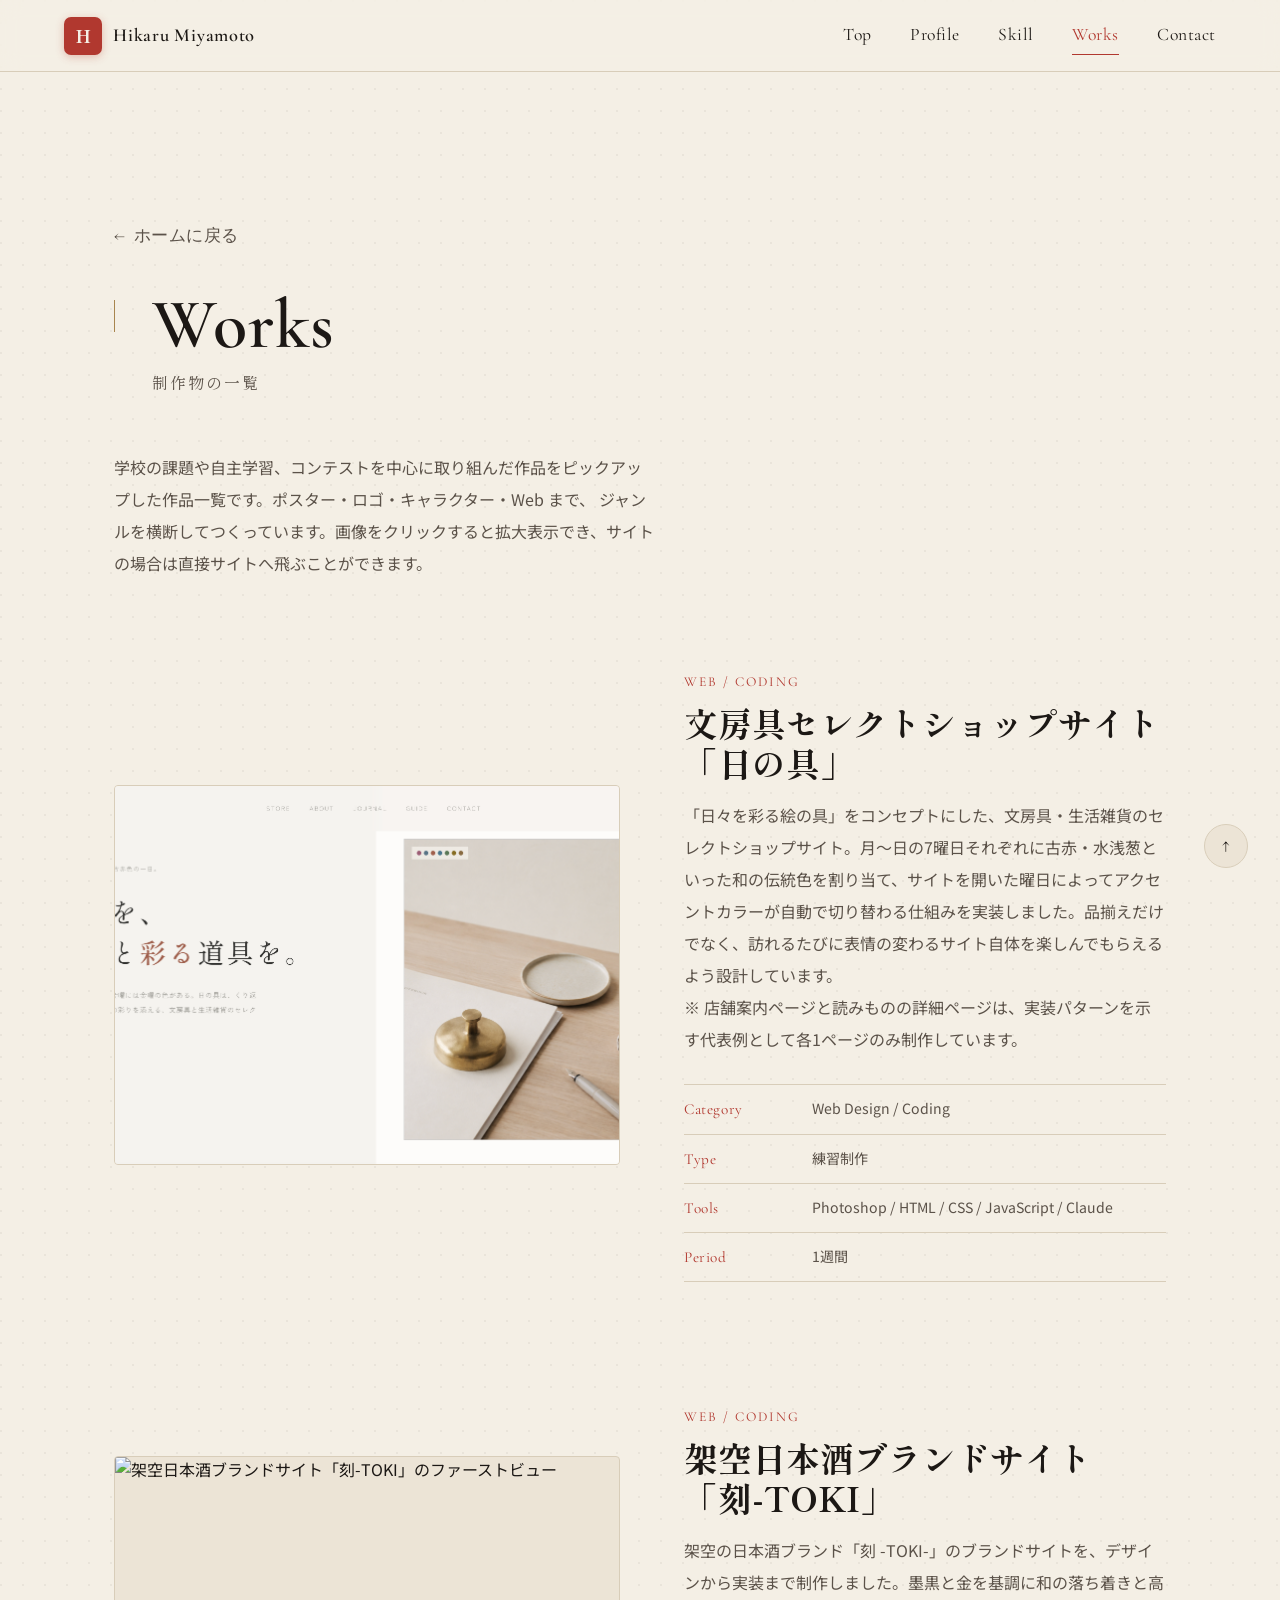
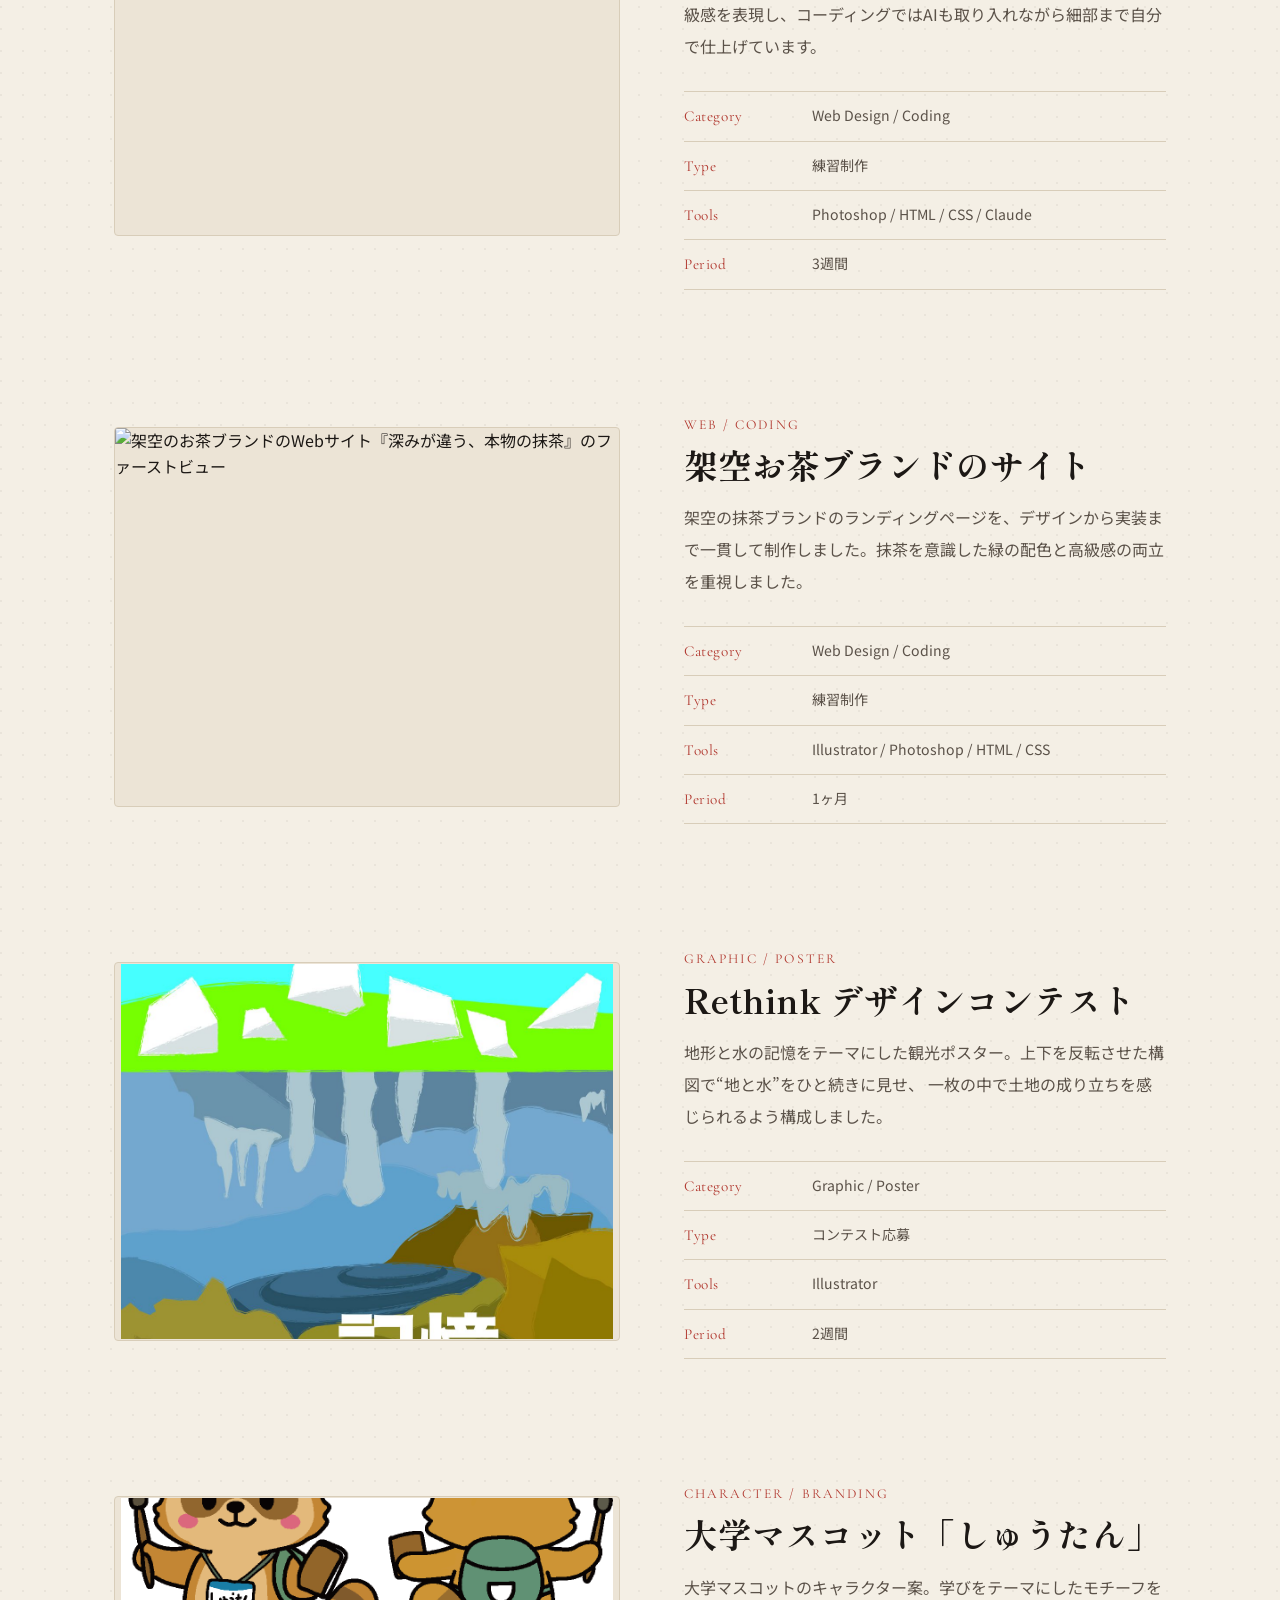
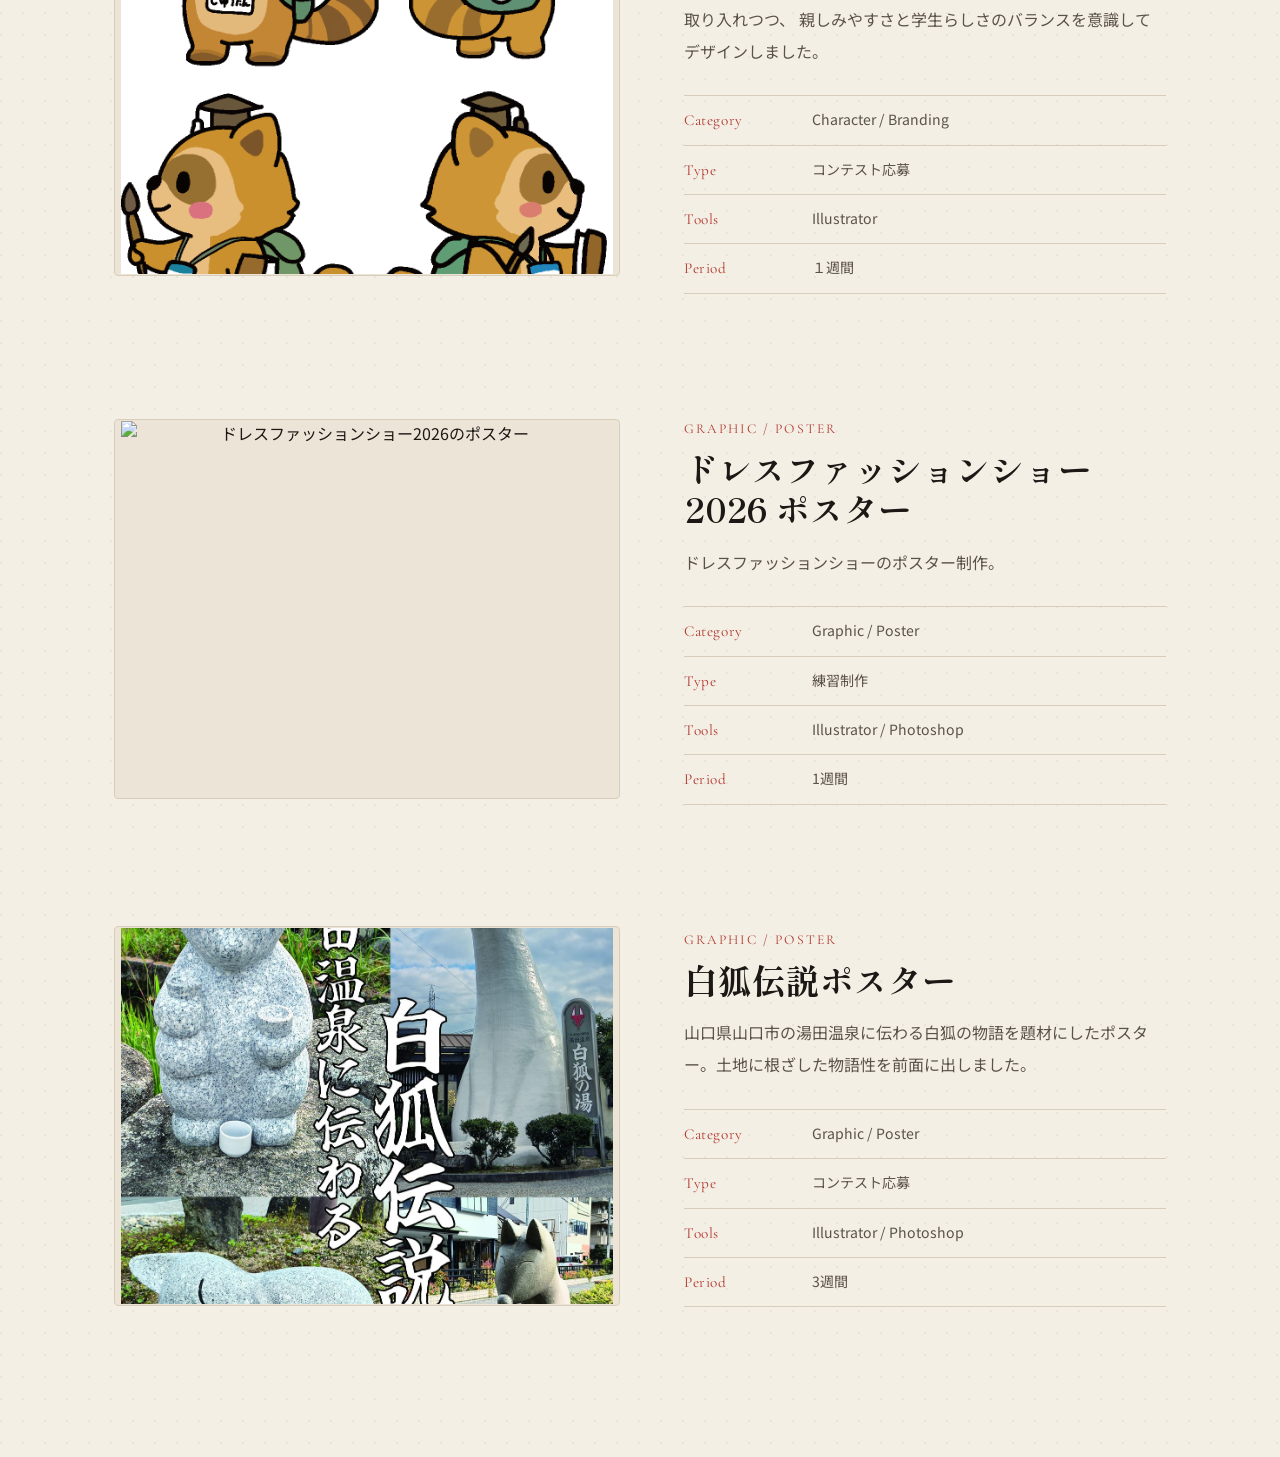
==== works.html @ 0b0c5d4d "Update works.html" ====
<!DOCTYPE html>
<html lang="ja">
<head>
  <meta charset="UTF-8">
  <meta name="viewport" content="width=device-width, initial-scale=1.0">
  <title>Works｜宮本 輝 Portfolio</title>
  <meta name="description" content="宮本 輝の全制作物。Webデザイン、ポスター、ロゴ、キャラクターデザインの作品一覧です。">
  <meta name="theme-color" content="#1c1815">

  <link rel="stylesheet" href="reset.css">
  <link rel="stylesheet" href="style.css">

  <link rel="preconnect" href="https://fonts.googleapis.com">
  <link rel="preconnect" href="https://fonts.gstatic.com" crossorigin>
  <link href="https://fonts.googleapis.com/css2?family=Cormorant+Garamond:ital,wght@0,500;0,600;1,500&family=Noto+Sans+JP:wght@400;500;700&family=Shippori+Mincho+B1:wght@600;700;800&display=swap" rel="stylesheet">
</head>
<body>

  <!-- ============ HEADER ============ -->
  <header class="site-header" id="siteHeader">
    <a class="brand" href="index.html#top" aria-label="ホームへ">
      <span class="brand__seal" aria-hidden="true">H</span>
      <span class="brand__name">Hikaru&nbsp;Miyamoto</span>
    </a>

    <button class="nav-toggle" id="navToggle" aria-expanded="false" aria-controls="primaryNav" aria-label="メニューを開く">
      <span></span><span></span><span></span>
    </button>

    <nav class="nav" id="primaryNav" aria-label="メインナビゲーション">
      <ul>
        <li><a href="index.html#top">Top</a></li>
        <li><a href="index.html#about">Profile</a></li>
        <li><a href="index.html#skill">Skill</a></li>
        <li><a href="works.html" aria-current="page" class="is-current">Works</a></li>
        <li><a href="index.html#contact">Contact</a></li>
      </ul>
    </nav>
  </header>

  <main>
    <!-- ============ PAGE HEAD ============ -->
    <section class="section works-page">
      <a href="index.html#works" class="backlink reveal">&larr; <span>ホームに戻る</span></a>

      <div class="section__head works-page__head">
        <span class="section__index" aria-hidden="true"></span>
        <h1 class="section__title">Works</h1>
        <span class="section__sub">制作物の一覧</span>
      </div>
      <p class="works-page__lead reveal">
        学校の課題や自主学習、コンテストを中心に取り組んだ作品をピックアップした作品一覧です。ポスター・ロゴ・キャラクター・Web まで、
        ジャンルを横断してつくっています。画像をクリックすると拡大表示でき、サイトの場合は直接サイトへ飛ぶことができます。
      </p>

      <!-- ============ WORK LIST ============ -->
      <div class="work-rows">

        <article class="work-row reveal">
          <a class="work-row__link" href="https://miyahikaru25-lab.github.io/Hinogu/" target="_blank" rel="noopener" aria-label="文房具セレクトショップサイト「日の具」を開く">
            <img src="img/work-hinogu.png" alt="文房具セレクトショップサイト「日の具」のファーストビュー">
          </a>
          <div class="work-row__body">
<span class="work__tag">Web / Coding</span>
            <h2 class="work-row__title">文房具セレクトショップサイト「日の具」</h2>
            <p class="work-row__desc">
              「日々を彩る絵の具」をコンセプトにした、文房具・生活雑貨のセレクトショップサイト。月〜日の7曜日それぞれに古赤・水浅葱といった和の伝統色を割り当て、サイトを開いた曜日によってアクセントカラーが自動で切り替わる仕組みを実装しました。品揃えだけでなく、訪れるたびに表情の変わるサイト自体を楽しんでもらえるよう設計しています。<br>※ 店舗案内ページと読みものの詳細ページは、実装パターンを示す代表例として各1ページのみ制作しています。
            </p>
            <dl class="work-row__meta">
              <div><dt>Category</dt><dd>Web Design / Coding</dd></div>
              <div><dt>Type</dt><dd>練習制作</dd></div>
              <div><dt>Tools</dt><dd>Photoshop / HTML / CSS / JavaScript / Claude</dd></div>
              <div><dt>Period</dt><dd>1週間</dd></div>
            </dl>
          </div>
        </article>

        <article class="work-row reveal">
          <a class="work-row__link" href="https://miyahikaru25-lab.github.io/toki/index.html" target="_blank" rel="noopener" aria-label="架空日本酒ブランドサイト「刻-TOKI」を開く">
            <img src="img/toki.png" alt="架空日本酒ブランドサイト「刻-TOKI」のファーストビュー">
          </a>
          <div class="work-row__body">
<span class="work__tag">Web / Coding</span>
            <h2 class="work-row__title">架空日本酒ブランドサイト「刻-TOKI」</h2>
            <p class="work-row__desc">
              架空の日本酒ブランド「刻 -TOKI-」のブランドサイトを、デザインから実装まで制作しました。墨黒と金を基調に和の落ち着きと高級感を表現し、コーディングではAIも取り入れながら細部まで自分で仕上げています。
            </p>
            <dl class="work-row__meta">
              <div><dt>Category</dt><dd>Web Design / Coding</dd></div>
              <div><dt>Type</dt><dd>練習制作</dd></div>
              <div><dt>Tools</dt><dd>Photoshop / HTML / CSS / Claude</dd></div>
              <div><dt>Period</dt><dd>3週間</dd></div>
            </dl>
          </div>
        </article>

        <article class="work-row reveal">
          <a class="work-row__link" href="https://miyahikaru25-lab.github.io/Matcha/" target="_blank" rel="noopener" aria-label="架空お茶ブランドサイトを開く">
            <img src="img/final_hero.png" alt="架空のお茶ブランドのWebサイト『深みが違う、本物の抹茶』のファーストビュー">
          </a>
          <div class="work-row__body">
<span class="work__tag">Web / Coding</span>
            <h2 class="work-row__title">架空お茶ブランドのサイト</h2>
            <p class="work-row__desc">
              架空の抹茶ブランドのランディングページを、デザインから実装まで一貫して制作しました。抹茶を意識した緑の配色と高級感の両立を重視しました。
            </p>
            <dl class="work-row__meta">
              <div><dt>Category</dt><dd>Web Design / Coding</dd></div>
              <div><dt>Type</dt><dd>練習制作</dd></div>
              <div><dt>Tools</dt><dd>Illustrator / Photoshop / HTML / CSS</dd></div>
              <div><dt>Period</dt><dd>1ヶ月</dd></div>
            </dl>
          </div>
        </article>

        <article class="work-row reveal">
          <button class="work-row__thumb" data-full="img/work-rethink.jpg" aria-label="Rethinkデザインコンテスト作品を拡大表示">
            <img src="img/work-rethink.jpg" alt="Rethinkデザインコンテスト応募ポスター『風が描いた台地／水が刻んだ記憶』">
          </button>
          <div class="work-row__body">
<span class="work__tag">Graphic / Poster</span>
            <h2 class="work-row__title">Rethink デザインコンテスト</h2>
            <p class="work-row__desc">
              地形と水の記憶をテーマにした観光ポスター。上下を反転させた構図で“地と水”をひと続きに見せ、
              一枚の中で土地の成り立ちを感じられるよう構成しました。
            </p>
            <dl class="work-row__meta">
              <div><dt>Category</dt><dd>Graphic / Poster</dd></div>
              <div><dt>Type</dt><dd>コンテスト応募</dd></div>
              <div><dt>Tools</dt><dd>Illustrator</dd></div>
              <div><dt>Period</dt><dd>2週間</dd></div>
            </dl>
          </div>
        </article>

        <article class="work-row reveal">
          <button class="work-row__thumb" data-full="img/syutan.png" aria-label="周南大学マスコット作品を拡大表示">
            <img src="img/syutan.png" alt="周南大学マスコットキャラクター案『しゅうたん』">
          </button>
          <div class="work-row__body">
<span class="work__tag">Character / Branding</span>
            <h2 class="work-row__title">大学マスコット「しゅうたん」</h2>
            <p class="work-row__desc">
              大学マスコットのキャラクター案。学びをテーマにしたモチーフを取り入れつつ、
              親しみやすさと学生らしさのバランスを意識してデザインしました。
            </p>
            <dl class="work-row__meta">
              <div><dt>Category</dt><dd>Character / Branding</dd></div>
              <div><dt>Type</dt><dd>コンテスト応募</dd></div>
              <div><dt>Tools</dt><dd>Illustrator</dd></div>
              <div><dt>Period</dt><dd>１週間</dd></div>
            </dl>
          </div>
        </article>

        <article class="work-row reveal">
          <button class="work-row__thumb" data-full="img/Dress Fashion Show 2026.png" aria-label="ドレスファッションショーポスターを拡大表示">
            <img src="img/Dress Fashion Show 2026.png" alt="ドレスファッションショー2026のポスター">
          </button>
          <div class="work-row__body">
<span class="work__tag">Graphic / Poster</span>
            <h2 class="work-row__title">ドレスファッションショー 2026 ポスター</h2>
            <p class="work-row__desc">
              ドレスファッションショーのポスター制作。
            </p>
            <dl class="work-row__meta">
              <div><dt>Category</dt><dd>Graphic / Poster</dd></div>
              <div><dt>Type</dt><dd>練習制作</dd></div>
              <div><dt>Tools</dt><dd>Illustrator / Photoshop</dd></div>
              <div><dt>Period</dt><dd>1週間</dd></div>
            </dl>
          </div>
        </article>

        <article class="work-row reveal">
          <button class="work-row__thumb" data-full="img/work-shirogitsune.jpg" aria-label="白狐伝説ポスター作品を拡大表示">
            <img src="img/work-shirogitsune.jpg" alt="湯田温泉の白狐伝説をテーマにしたポスター">
          </button>
          <div class="work-row__body">
<span class="work__tag">Graphic / Poster</span>
            <h2 class="work-row__title">白狐伝説ポスター</h2>
            <p class="work-row__desc">
              山口県山口市の湯田温泉に伝わる白狐の物語を題材にしたポスター。土地に根ざした物語性を前面に出しました。
            </p>
            <dl class="work-row__meta">
              <div><dt>Category</dt><dd>Graphic / Poster</dd></div>
              <div><dt>Type</dt><dd>コンテスト応募</dd></div>
              <div><dt>Tools</dt><dd>Illustrator / Photoshop</dd></div>
              <div><dt>Period</dt><dd>3週間</dd></div>
            </dl>
          </div>
        </article>

      </div>

    </section>
  </main>

  <a href="index.html#top" class="back-to-top" aria-label="ホームトップへ">&uarr;</a>

  <!-- ============ LIGHTBOX ============ -->
  <div class="lightbox" id="lightbox" aria-hidden="true">
    <button class="lightbox__close" id="lightboxClose" aria-label="閉じる">&times;</button>
    <img id="lightboxImg" alt="">
  </div>

  <script src="script.js"></script>
</body>
</html>
---- style.css ----
@charset "UTF-8";

:root {
  /* color */
  --ink:        #1c1815;   /* 墨（本文・見出し） */
  --ink-soft:   #5b5249;   /* 補助テキスト */
  --paper:      #f4efe5;   /* 紙の地色 */
  --paper-2:    #ece4d6;   /* 一段沈んだ面 */
  --line:       #d8cdb9;   /* 罫線 */
  --vermilion:  #b1382f;   /* 朱（アクセント／印） */
  --vermilion-d:#8f2b24;
  --brass:      #a8854e;   /* 真鍮（細い線・数字） */

  /* type */
  --serif: "Cormorant Garamond", serif;
  --mincho: "Shippori Mincho B1", serif;
  --sans: "Noto Sans JP", system-ui, sans-serif;

  /* layout */
  --maxw: 1180px;
  --gut: clamp(20px, 5vw, 64px);
  --header-h: 72px;

  /* motion */
  --ease: cubic-bezier(.2, .7, .2, 1);
}

/* =========================================================
   BASE
   ========================================================= */
body {
  font-family: var(--sans);
  color: var(--ink);
  background-color: var(--paper);
  background-image:
    radial-gradient(circle at 1px 1px, rgba(28,24,21,.05) 1px, transparent 0);
  background-size: 22px 22px;
  font-size: 16px;
}

main { display: block; }

/* 共通セクション */
.section {
  max-width: var(--maxw);
  margin-inline: auto;
  padding-inline: var(--gut);
  padding-block: clamp(72px, 12vw, 150px);
}

/* セクション見出し（縦の朱ラベル＋大きな英字） */
.section__head {
  position: relative;
  margin-bottom: clamp(40px, 6vw, 72px);
  padding-left: 2.4rem;
}
.section__index {
  position: absolute;
  left: 0; top: .1em;
  writing-mode: vertical-rl;
  font-family: var(--serif);
  font-size: .9rem;
  letter-spacing: .25em;
  color: var(--brass);
}
.section__index::after {
  content: "";
  display: block;
  width: 1px; height: 2.2em;
  margin: .6em auto 0;
  background: var(--brass);
}
.section__title {
  font-family: var(--serif);
  font-weight: 600;
  font-size: clamp(2.6rem, 8vw, 4.4rem);
  letter-spacing: .01em;
  line-height: 1;
}
.section__sub {
  display: block;
  margin-top: .6rem;
  font-family: var(--mincho);
  font-size: 1rem;
  color: var(--ink-soft);
  letter-spacing: .12em;
}

/* =========================================================
   HEADER
   ========================================================= */
.site-header {
  position: sticky;
  top: 0;
  z-index: 1000;
  height: var(--header-h);
  display: flex;
  align-items: center;
  justify-content: space-between;
  padding-inline: var(--gut);
  background: rgba(244, 239, 229, .82);
  -webkit-backdrop-filter: blur(10px);
  backdrop-filter: blur(10px);
  border-bottom: 1px solid var(--line);
}

.brand { display: flex; align-items: center; gap: .7rem; }
.brand__seal {
  display: grid;
  place-items: center;
  width: 38px; height: 38px;
  font-family: var(--mincho);
  font-weight: 800;
  font-size: 1.15rem;
  color: var(--paper);
  background: var(--vermilion);
  border-radius: 7px;
  box-shadow: 0 2px 8px rgba(177, 56, 47, .3);
}
.brand__name {
  font-family: var(--serif);
  font-weight: 600;
  font-size: 1.15rem;
  letter-spacing: .04em;
}

.nav ul { display: flex; gap: clamp(1rem, 3vw, 2.4rem); }
.nav a {
  position: relative;
  font-family: var(--serif);
  font-size: 1.1rem;
  letter-spacing: .03em;
  display: inline-flex;
  align-items: baseline;
  gap: .35em;
  padding-block: .3em;
}
.nav a::after {
  content: "";
  position: absolute;
  left: 0; bottom: 0;
  width: 100%; height: 1px;
  background: var(--vermilion);
  transform: scaleX(0);
  transform-origin: left;
  transition: transform .35s var(--ease);
}
.nav a:hover::after,
.nav a:focus-visible::after { transform: scaleX(1); }

/* ハンバーガー */
.nav-toggle { display: none; width: 40px; height: 40px; position: relative; z-index: 1100; }
.nav-toggle span {
  display: block;
  width: 24px; height: 2px;
  margin: 5px auto;
  background: var(--ink);
  transition: transform .3s var(--ease), opacity .3s var(--ease);
}
.nav-toggle[aria-expanded="true"] span:nth-child(1) { transform: translateY(7px) rotate(45deg); }
.nav-toggle[aria-expanded="true"] span:nth-child(2) { opacity: 0; }
.nav-toggle[aria-expanded="true"] span:nth-child(3) { transform: translateY(-7px) rotate(-45deg); }

/* =========================================================
   HERO
   ========================================================= */
.hero {
  position: relative;
  max-width: var(--maxw);
  margin-inline: auto;
  padding: clamp(70px, 18vh, 120px) var(--gut) clamp(80px, 14vh, 140px);
  overflow: hidden;
}
.hero__title {
  font-family: var(--mincho);
  font-weight: 800;
  font-size: clamp(3rem, 13vw, 7.5rem);
  line-height: 1.08;
  letter-spacing: .02em;
}
.hero__title span { display: block; }
.hero__lead {
  margin-top: 2rem;
  max-width: 42ch;
  font-size: clamp(.95rem, 2.4vw, 1.1rem);
  line-height: 2;
  color: var(--ink-soft);
}
.hero__cta {
  display: inline-flex;
  align-items: center;
  gap: .6em;
  margin-top: 2.6rem;
  padding: .85em 1.8em;
  font-family: var(--serif);
  font-size: 1.1rem;
  letter-spacing: .05em;
  color: var(--paper);
  background: var(--ink);
  border-radius: 999px;
  transition: background .3s var(--ease), transform .3s var(--ease);
}
.hero__cta span { transition: transform .3s var(--ease); }
.hero__cta:hover { background: var(--vermilion); transform: translateY(-2px); }
.hero__cta:hover span { transform: translateY(3px); }

/* =========================================================
   ABOUT
   ========================================================= */
.about__grid {
  display: grid;
  grid-template-columns: minmax(0, 320px) 1fr;
  gap: clamp(32px, 6vw, 72px);
  align-items: center;
}
.about__photo {
  aspect-ratio: 4 / 5;
  border: 1px solid var(--line);
  background: var(--paper-2);
  display: grid;
  place-items: center;
  overflow: hidden;
}
.about__photo img { width: 100%; height: 100%; object-fit: cover; }
.about__name {
  font-family: var(--mincho);
  font-weight: 700;
  font-size: clamp(1.8rem, 5vw, 2.6rem);
  margin-bottom: 1.4rem;
}
.about__romaji {
  font-family: var(--serif);
  font-weight: 500;
  font-size: .9em;
  color: #000;
  margin-left: .8em;
  letter-spacing: .05em;
}
.about__text { color: var(--ink-soft); margin-bottom: 1.1rem; line-height: 2; }
.about__text:last-child { margin-bottom: 0; }

/* =========================================================
   SKILL
   ========================================================= */
.skill__grid {
  display: grid;
  grid-template-columns: repeat(2, 1fr);
  gap: clamp(16px, 2.5vw, 28px);
}
.skill__card.skill__qual {
  grid-column: 1 / -1;
}
.skill__card {
  padding: clamp(28px, 4vw, 44px) clamp(22px, 3vw, 34px);
  background: var(--paper-2);
  border: 1px solid var(--line);
  border-radius: 4px;
  transition: transform .4s var(--ease), box-shadow .4s var(--ease);
}
.skill__card:hover {
  transform: translateY(-5px);
  box-shadow: 0 16px 32px rgba(28, 24, 21, .1);
}
.skill__cat {
  font-family: var(--serif);
  font-weight: 600;
  font-size: clamp(1.8rem, 4vw, 2.3rem);
  margin-bottom: 1.6rem;
}
.skill__tags { display: flex; flex-wrap: wrap; gap: .5rem; }
.skill__tags li {
  font-size: .82rem;
  letter-spacing: .04em;
  padding: .4em .9em;
  background: var(--paper);
  border: 1px solid var(--line);
  border-radius: 999px;
}

.skill__qual .skill__qual-list {
  margin-top: 1.6rem;
}
.skill__qual-list {
  display: flex;
  flex-wrap: wrap;
  gap: .6rem;
  list-style: none;
}
.skill__qual-list li {
  font-size: .82rem;
  letter-spacing: .04em;
  padding: .4em .9em;
  background: var(--paper);
  border: 1px solid var(--line);
  border-radius: 999px;
}

/* =========================================================
   WORKS
   ========================================================= */
.works__grid {
  display: grid;
  grid-template-columns: repeat(2, 1fr);
  gap: clamp(32px, 5vw, 64px);
}

.work__thumb {
  display: block;
  width: 100%;
  aspect-ratio: 4 / 3;
  background: var(--paper-2);
  border: 1px solid var(--line);
  overflow: hidden;
  border-radius: 4px;
}
.work__thumb img {
  width: 100%; height: 100%;
  object-fit: cover;
  transition: transform .6s var(--ease);
}
.work__thumb:hover img,
.work__thumb:focus-visible img { transform: scale(1.04); }

.work__meta { padding-top: 1.2rem; }
.work__tag {
  display: inline-block;
  font-family: var(--serif);
  font-size: .85rem;
  letter-spacing: .15em;
  text-transform: uppercase;
  color: var(--vermilion);
  margin-bottom: .5rem;
}
.work__title {
  font-family: var(--mincho);
  font-weight: 700;
  font-size: clamp(1.25rem, 3vw, 1.55rem);
  margin-bottom: .5rem;
}
.work__desc { font-size: .9rem; color: var(--ink-soft); line-height: 1.9; }

/* =========================================================
   CONTACT
   ========================================================= */
.contact__grid {
  display: grid;
  grid-template-columns: 1fr 1.3fr;
  gap: clamp(32px, 6vw, 80px);
}
.contact__intro p { font-family: var(--mincho); font-size: 1.05rem; line-height: 2; }
.contact__mail {
  display: inline-block;
  margin-top: 1.2rem;
  font-family: var(--serif);
  font-size: clamp(1.2rem, 4vw, 1.7rem);
  color: var(--vermilion);
  border-bottom: 1px solid currentColor;
  padding-bottom: .1em;
  transition: opacity .3s var(--ease);
}
.contact__mail:hover { opacity: .65; }

.contact__form { display: grid; gap: 1.2rem; }
.field { display: grid; gap: .4rem; }
.field label {
  font-family: var(--mincho);
  font-size: .9rem;
  font-weight: 700;
}
.field input,
.field textarea {
  width: 100%;
  padding: .8em 1em;
  background: var(--paper);
  border: 1px solid var(--line);
  border-radius: 4px;
  font-size: .95rem;
  transition: border-color .25s var(--ease), box-shadow .25s var(--ease);
}
.field input:focus,
.field textarea:focus {
  outline: none;
  border-color: var(--vermilion);
  box-shadow: 0 0 0 3px rgba(177, 56, 47, .12);
}
.field textarea { resize: vertical; }
.contact__submit {
  justify-self: start;
  padding: .9em 2.4em;
  font-family: var(--serif);
  font-size: 1.05rem;
  letter-spacing: .05em;
  color: var(--paper);
  background: var(--ink);
  border-radius: 999px;
  transition: background .3s var(--ease), transform .3s var(--ease);
}
.contact__submit:hover { background: var(--vermilion); transform: translateY(-2px); }
.contact__status { font-size: .85rem; color: var(--vermilion); min-height: 1.2em; }

/* =========================================================
   FOOTER
   ========================================================= */
.back-to-top {
  position: fixed;
  bottom: 2rem;
  right: 2rem;
  width: 44px;
  height: 44px;
  display: grid;
  place-items: center;
  background: var(--paper-2);
  border: 1px solid var(--line);
  border-radius: 50%;
  font-family: var(--serif);
  font-size: 1.1rem;
  color: var(--ink);
  transition: background .3s var(--ease), color .3s var(--ease);
  z-index: 100;
}
.back-to-top:hover { background: var(--ink); color: var(--paper); }

/* =========================================================
   LIGHTBOX
   ========================================================= */
.lightbox {
  position: fixed;
  inset: 0;
  z-index: 2000;
  display: grid;
  place-items: center;
  padding: 5vw;
  background: rgba(28, 24, 21, .9);
  opacity: 0;
  visibility: hidden;
  transition: opacity .35s var(--ease), visibility .35s var(--ease);
}
.lightbox.is-open { opacity: 1; visibility: visible; }
.lightbox img {
  max-width: 100%;
  max-height: 88vh;
  border-radius: 4px;
  box-shadow: 0 30px 80px rgba(0, 0, 0, .5);
  transform: scale(.96);
  transition: transform .35s var(--ease);
}
.lightbox.is-open img { transform: scale(1); }
.lightbox__close {
  position: absolute;
  top: clamp(12px, 3vw, 28px);
  right: clamp(12px, 3vw, 28px);
  width: 48px; height: 48px;
  font-size: 2rem;
  line-height: 1;
  color: var(--paper);
  border-radius: 50%;
  transition: background .25s var(--ease);
}
.lightbox__close:hover { background: rgba(255, 255, 255, .15); }

/* =========================================================
   SCROLL REVEAL
   ========================================================= */
.reveal {
  opacity: 0;
  transform: translateY(24px);
  transition: opacity .8s var(--ease), transform .8s var(--ease);
  transition-delay: var(--d, 0s);
}
.reveal.is-visible { opacity: 1; transform: none; }

/* =========================================================
   SHOW MORE / MORE LINK
   ========================================================= */
.works__more {
  margin-top: clamp(40px, 6vw, 72px);
  display: flex;
  justify-content: center;
}
.works__more--center { display: flex; justify-content: center; }

.more-link {
  display: inline-grid;
  grid-template-columns: auto auto;
  grid-template-areas:
    "label arrow"
    "sub   arrow";
  align-items: center;
  column-gap: 1.4rem;
  padding: 1.1em 2.2em;
  border: 1px solid var(--ink);
  border-radius: 999px;
  transition: background .35s var(--ease), color .35s var(--ease), border-color .35s var(--ease);
}
.more-link__label {
  grid-area: label;
  font-family: var(--serif);
  font-size: 1.35rem;
  letter-spacing: .06em;
  line-height: 1.1;
}
.more-link__sub {
  grid-area: sub;
  font-family: var(--mincho);
  font-size: .78rem;
  color: var(--ink-soft);
  transition: color .35s var(--ease);
}
.more-link__arrow {
  grid-area: arrow;
  font-size: 1.4rem;
  transition: transform .35s var(--ease);
}
.more-link:hover {
  background: var(--ink);
  color: var(--paper);
  border-color: var(--ink);
}
.more-link:hover .more-link__sub { color: rgba(244, 239, 229, .7); }
.more-link:hover .more-link__arrow { transform: translateX(6px); }

/* 現在のページを示すナビ */
.nav a.is-current { color: var(--vermilion); }
.nav a.is-current::after { transform: scaleX(1); }

/* =========================================================
   WORKS PAGE
   ========================================================= */
.backlink {
  display: inline-flex;
  align-items: center;
  gap: .5em;
  margin-bottom: 2.5rem;
  font-family: var(--serif);
  font-size: 1.05rem;
  letter-spacing: .03em;
  color: var(--ink-soft);
  transition: color .3s var(--ease), gap .3s var(--ease);
}
.backlink:hover { color: var(--vermilion); gap: .9em; }

.works-page__lead {
  max-width: 60ch;
  margin: -1rem 0 clamp(48px, 8vw, 88px);
  color: var(--ink-soft);
  line-height: 2;
}

.work-rows { display: grid; gap: clamp(64px, 10vw, 120px); }

.work-row {
  display: grid;
  grid-template-columns: 1.05fr 1fr;
  gap: clamp(32px, 5vw, 72px);
  align-items: center;
}
.work-row__link {
  display: block;
  position: relative;
  width: 100%;
  aspect-ratio: 4 / 3;
  background: var(--paper-2);
  border: 1px solid var(--line);
  border-radius: 4px;
  overflow: hidden;
}
.work-row__link img {
  position: absolute;
  inset: 0;
  width: 100%;
  height: 100%;
  object-fit: cover;
  transition: transform .6s var(--ease);
}
.work-row__link:hover img,
.work-row__link:focus-visible img { transform: scale(1.04); }

.work-row__thumb {
  display: block;
  width: 100%;
  aspect-ratio: 4 / 3;
  background: var(--paper-2);
  border: 1px solid var(--line);
  border-radius: 4px;
  overflow: hidden;
}
.work-row__thumb img {
  width: 100%; height: 100%;
  object-fit: cover;
  transition: transform .6s var(--ease);
}
.work-row__thumb:hover img,
.work-row__thumb:focus-visible img { transform: scale(1.04); }

.work-row__body { position: relative; }
.work-row .work__tag { margin-bottom: .6rem; }
.work-row__title {
  font-family: var(--mincho);
  font-weight: 700;
  font-size: clamp(1.5rem, 4vw, 2.1rem);
  margin-bottom: 1rem;
}
.work-row__desc {
  color: var(--ink-soft);
  line-height: 2;
  margin-bottom: 1.8rem;
}
.work-row__meta { border-top: 1px solid var(--line); }
.work-row__meta > div {
  display: grid;
  grid-template-columns: 7rem 1fr;
  gap: 1rem;
  padding: .75rem 0;
  border-bottom: 1px solid var(--line);
}
.work-row__meta dt {
  font-family: var(--serif);
  font-size: .95rem;
  letter-spacing: .04em;
  color: var(--vermilion);
}
.work-row__meta dd { font-size: .88rem; color: var(--ink-soft); }

/* =========================================================
   RESPONSIVE
   ========================================================= */
@media (max-width: 860px) {
  .about__grid { grid-template-columns: 1fr; }
  .about__photo { max-width: 280px; }
  .contact__grid { grid-template-columns: 1fr; }

  .work-row { grid-template-columns: 1fr; gap: 1.6rem; }
  .work-row__no { font-size: 2.2rem; }
}

@media (max-width: 720px) {
  :root { --header-h: 64px; }

  /* backdrop-filter は fixed 要素の基準になってしまうため、モバイルでは解除 */
  .site-header {
    -webkit-backdrop-filter: none;
    backdrop-filter: none;
    background: var(--paper);
  }

  /* モバイルナビ */
  .nav-toggle { display: block; }
  .nav {
    position: fixed;
    inset: 0;
    z-index: 1050;
    display: grid;
    place-items: center;
    background: var(--paper);
    transform: translateX(100%);
    transition: transform .4s var(--ease);
  }
  .nav.is-open { transform: none; }
  .nav ul { flex-direction: column; gap: 1.8rem; text-align: center; }
  .nav a { font-size: 1.6rem; flex-direction: column; gap: .2em; }
  .nav__num { font-size: .7rem; }

  .skill__grid { grid-template-columns: 1fr; }
  .works__grid { grid-template-columns: 1fr; gap: 48px; }
  .hero__lead br { display: none; }
}

/* =========================================================
   REDUCED MOTION
   ========================================================= */
@media (prefers-reduced-motion: reduce) {
  *, *::before, *::after {
    animation-duration: .01ms !important;
    transition-duration: .01ms !important;
    scroll-behavior: auto !important;
  }
  .reveal { opacity: 1; transform: none; }
}

html { scroll-behavior: smooth; scroll-padding-top: calc(var(--header-h) + 16px); }
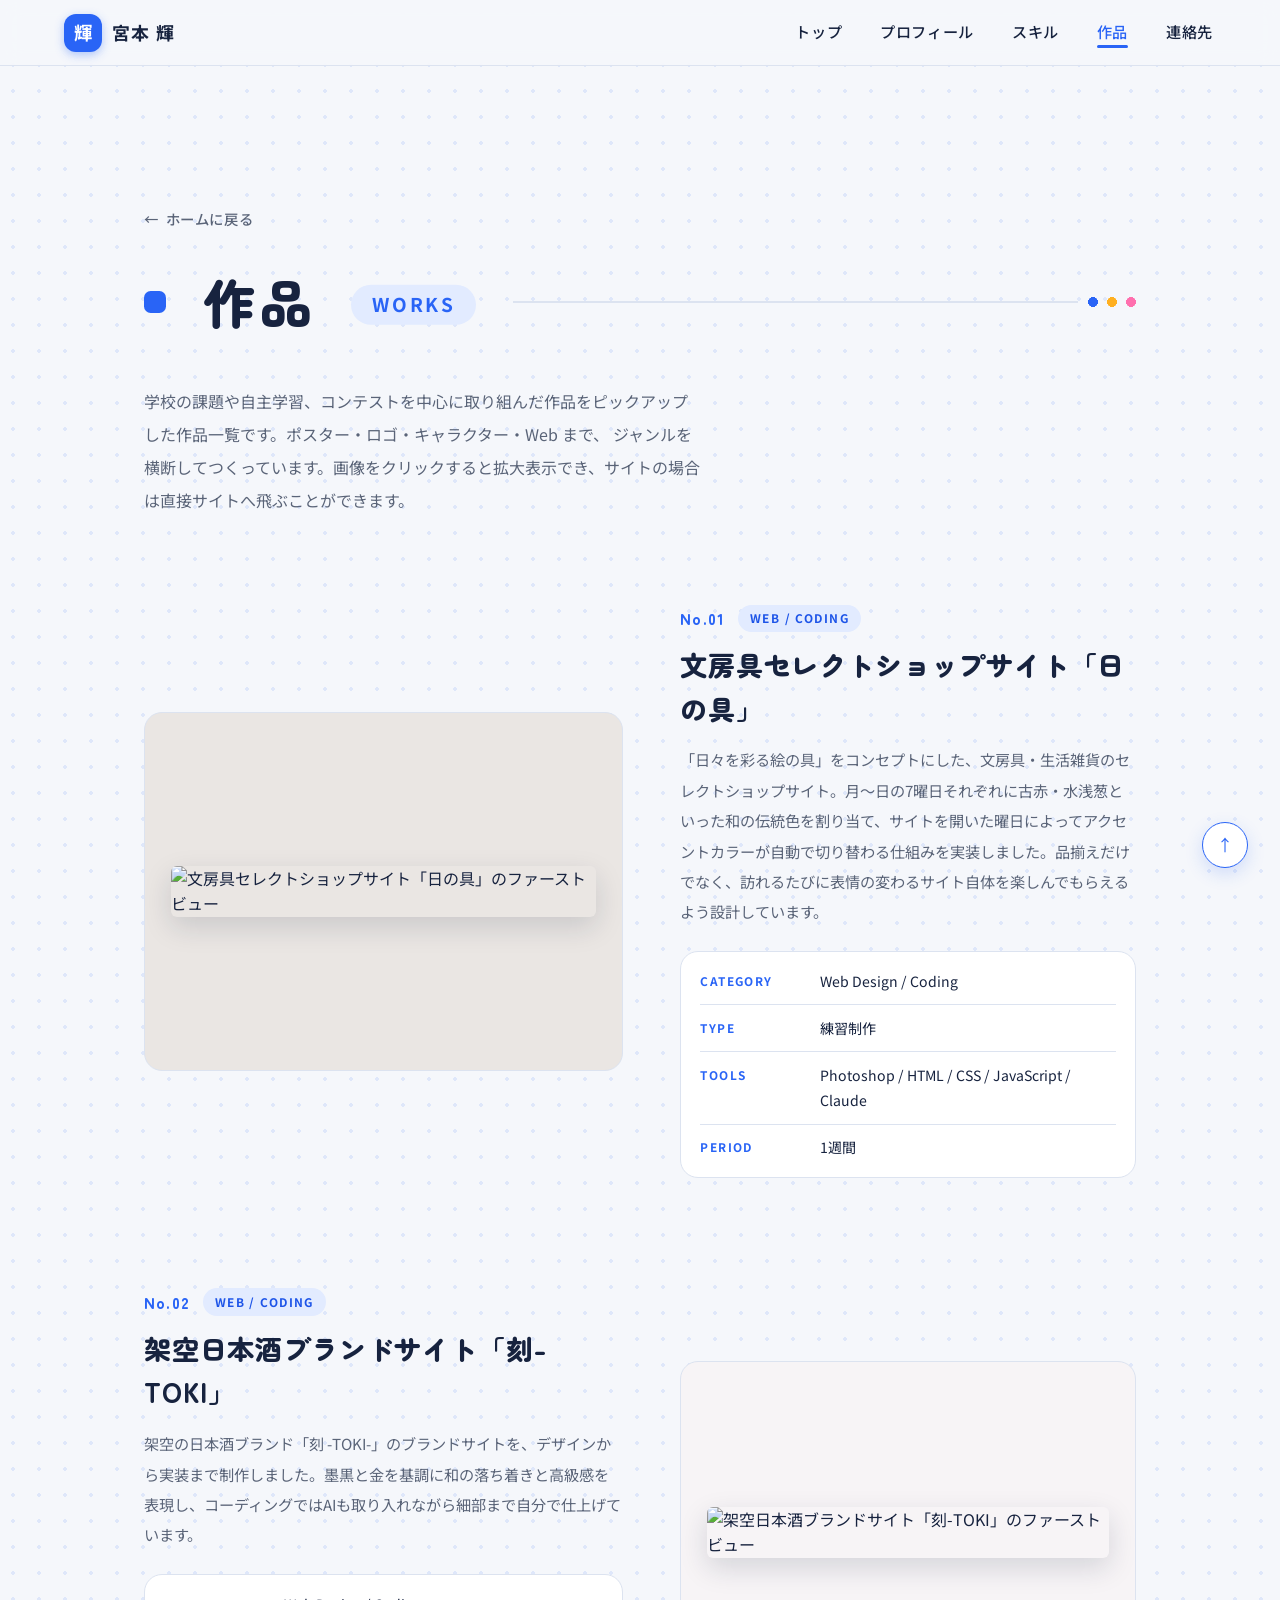
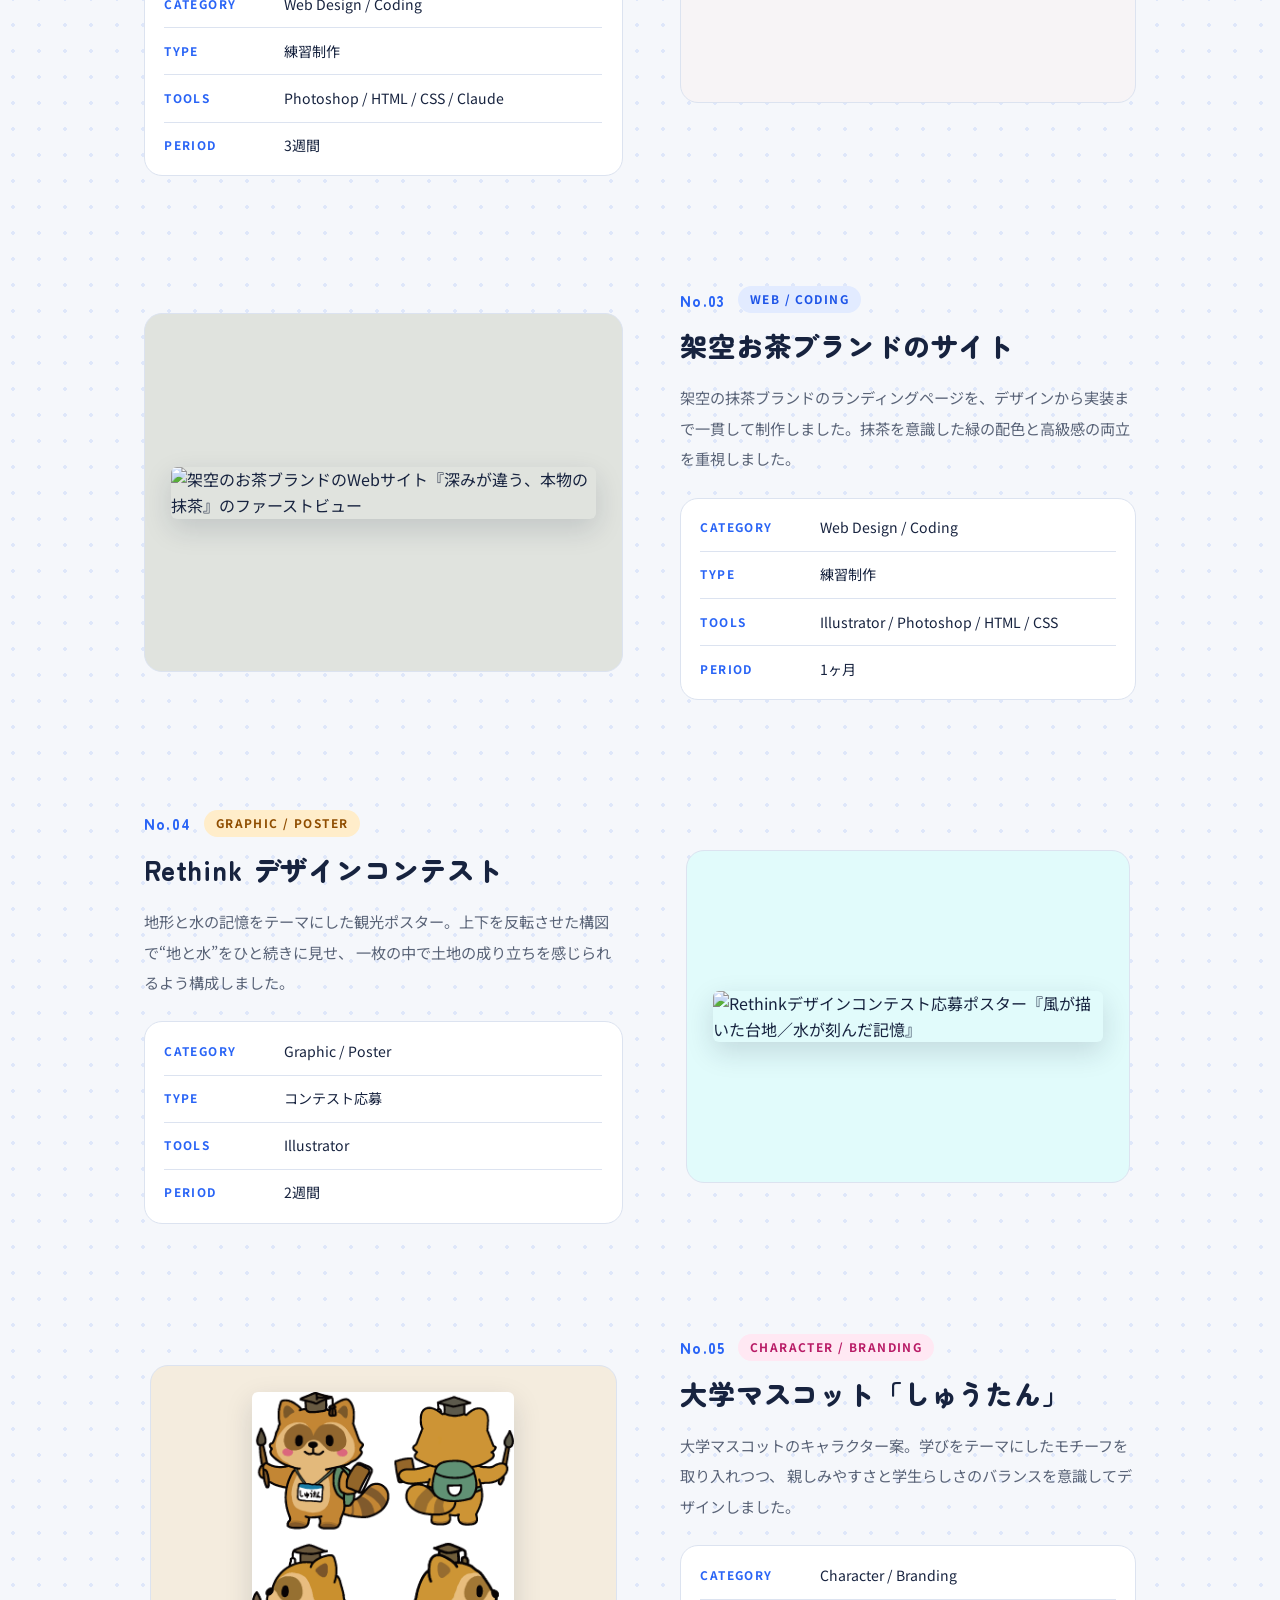
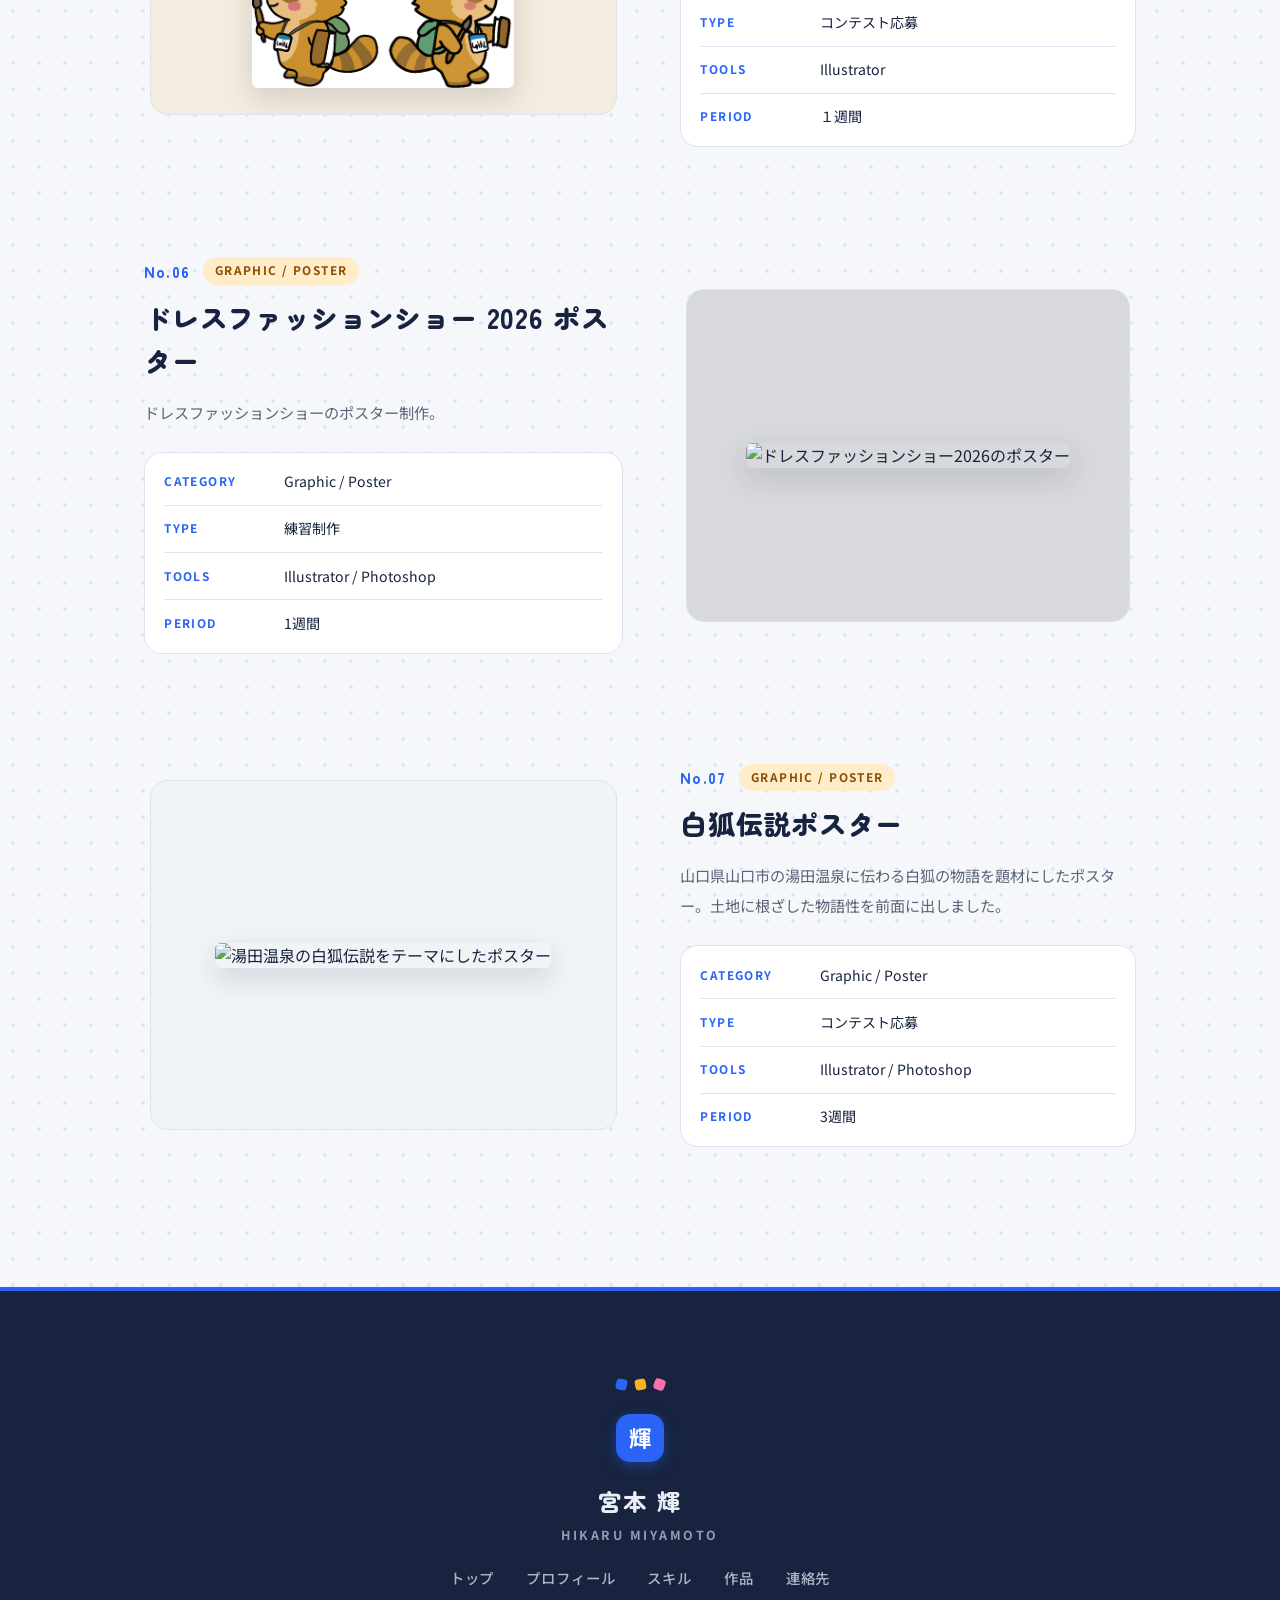
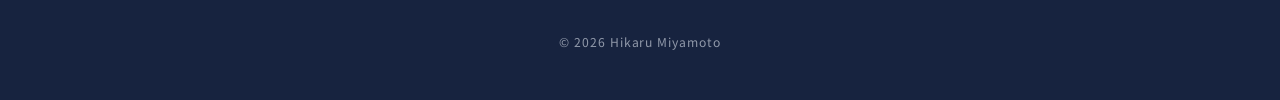
==== commit 1a383e13: "Add files via upload" ====
--- a/works.html
+++ b/works.html
@@ -3,24 +3,36 @@
 <head>
   <meta charset="UTF-8">
   <meta name="viewport" content="width=device-width, initial-scale=1.0">
-  <title>Works｜宮本 輝 Portfolio</title>
+  <title>作品一覧｜宮本 輝 Portfolio</title>
   <meta name="description" content="宮本 輝の全制作物。Webデザイン、ポスター、ロゴ、キャラクターデザインの作品一覧です。">
-  <meta name="theme-color" content="#1c1815">
+  <meta name="theme-color" content="#2964f6">
+
+  <meta property="og:title" content="作品一覧｜宮本 輝 Portfolio">
+  <meta property="og:description" content="Web / Graphic Design Portfolio">
+  <meta property="og:type" content="website">
+  <meta property="og:url" content="https://miyahikaru25-lab.github.io/miyamotoportfolio/works.html">
+  <meta property="og:image" content="https://miyahikaru25-lab.github.io/miyamotoportfolio/img/ogp.png">
+  <meta name="twitter:card" content="summary_large_image">
+
+  <link rel="icon" href="data:image/svg+xml,%3Csvg xmlns='http://www.w3.org/2000/svg' viewBox='0 0 64 64'%3E%3Crect width='64' height='64' rx='16' fill='%232964f6'/%3E%3Ctext x='32' y='45' font-size='34' text-anchor='middle' fill='%23ffffff' font-family='sans-serif' font-weight='700'%3E輝%3C/text%3E%3C/svg%3E">
 
   <link rel="stylesheet" href="reset.css">
   <link rel="stylesheet" href="style.css">
 
   <link rel="preconnect" href="https://fonts.googleapis.com">
   <link rel="preconnect" href="https://fonts.gstatic.com" crossorigin>
-  <link href="https://fonts.googleapis.com/css2?family=Cormorant+Garamond:ital,wght@0,500;0,600;1,500&family=Noto+Sans+JP:wght@400;500;700&family=Shippori+Mincho+B1:wght@600;700;800&display=swap" rel="stylesheet">
+  <link href="https://fonts.googleapis.com/css2?family=Zen+Maru+Gothic:wght@500;700;900&family=Noto+Sans+JP:wght@400;500;700&display=swap" rel="stylesheet">
+  <noscript><style>.reveal{opacity:1 !important;transform:none !important}</style></noscript>
 </head>
 <body>
+
+  <a class="skip-link" href="#main">本文へスキップ</a>
 
   <!-- ============ HEADER ============ -->
   <header class="site-header" id="siteHeader">
     <a class="brand" href="index.html#top" aria-label="ホームへ">
-      <span class="brand__seal" aria-hidden="true">H</span>
-      <span class="brand__name">Hikaru&nbsp;Miyamoto</span>
+      <span class="brand__mark" aria-hidden="true">輝</span>
+      <span class="brand__name">宮本 輝</span>
     </a>
 
     <button class="nav-toggle" id="navToggle" aria-expanded="false" aria-controls="primaryNav" aria-label="メニューを開く">
@@ -29,42 +41,40 @@
 
     <nav class="nav" id="primaryNav" aria-label="メインナビゲーション">
       <ul>
-        <li><a href="index.html#top">Top</a></li>
-        <li><a href="index.html#about">Profile</a></li>
-        <li><a href="index.html#skill">Skill</a></li>
-        <li><a href="works.html" aria-current="page" class="is-current">Works</a></li>
-        <li><a href="index.html#contact">Contact</a></li>
+        <li><a href="index.html#top">トップ</a></li>
+        <li><a href="index.html#about">プロフィール</a></li>
+        <li><a href="index.html#skill">スキル</a></li>
+        <li><a href="works.html" aria-current="page" class="is-current">作品</a></li>
+        <li><a href="index.html#contact">連絡先</a></li>
       </ul>
     </nav>
   </header>
 
-  <main>
-    <!-- ============ PAGE HEAD ============ -->
+  <main id="main">
     <section class="section works-page">
       <a href="index.html#works" class="backlink reveal">&larr; <span>ホームに戻る</span></a>
 
-      <div class="section__head works-page__head">
-        <span class="section__index" aria-hidden="true"></span>
-        <h1 class="section__title">Works</h1>
-        <span class="section__sub">制作物の一覧</span>
+      <div class="section__head reveal">
+        <h1 class="section__title">作品<span class="section__en">Works</span></h1>
       </div>
       <p class="works-page__lead reveal">
         学校の課題や自主学習、コンテストを中心に取り組んだ作品をピックアップした作品一覧です。ポスター・ロゴ・キャラクター・Web まで、
         ジャンルを横断してつくっています。画像をクリックすると拡大表示でき、サイトの場合は直接サイトへ飛ぶことができます。
       </p>
 
-      <!-- ============ WORK LIST ============ -->
+      <!-- ============ WORK LIST（コンパクトな行形式） ============ -->
       <div class="work-rows">
 
-        <article class="work-row reveal">
-          <a class="work-row__link" href="https://miyahikaru25-lab.github.io/Hinogu/" target="_blank" rel="noopener" aria-label="文房具セレクトショップサイト「日の具」を開く">
-            <img src="img/work-hinogu.png" alt="文房具セレクトショップサイト「日の具」のファーストビュー">
+        <article class="work-row reveal" id="w-hinogu">
+          <a class="work-row__media" style="--tint:#eae6e3" href="https://miyahikaru25-lab.github.io/Hinogu/" target="_blank" rel="noopener" aria-label="文房具セレクトショップサイト「日の具」を開く">
+            <span class="work-row__frame"><img src="img/work-hinogu.webp" alt="文房具セレクトショップサイト「日の具」のファーストビュー"></span>
+            <span class="work__action" aria-hidden="true">サイトを見る &nearr;</span>
           </a>
           <div class="work-row__body">
-<span class="work__tag">Web / Coding</span>
+            <p class="work-row__label"><span class="work-row__no">No.01</span><span class="tagpill">Web / Coding</span></p>
             <h2 class="work-row__title">文房具セレクトショップサイト「日の具」</h2>
             <p class="work-row__desc">
-              「日々を彩る絵の具」をコンセプトにした、文房具・生活雑貨のセレクトショップサイト。月〜日の7曜日それぞれに古赤・水浅葱といった和の伝統色を割り当て、サイトを開いた曜日によってアクセントカラーが自動で切り替わる仕組みを実装しました。品揃えだけでなく、訪れるたびに表情の変わるサイト自体を楽しんでもらえるよう設計しています。<br>※ 店舗案内ページと読みものの詳細ページは、実装パターンを示す代表例として各1ページのみ制作しています。
+              「日々を彩る絵の具」をコンセプトにした、文房具・生活雑貨のセレクトショップサイト。月〜日の7曜日それぞれに古赤・水浅葱といった和の伝統色を割り当て、サイトを開いた曜日によってアクセントカラーが自動で切り替わる仕組みを実装しました。品揃えだけでなく、訪れるたびに表情の変わるサイト自体を楽しんでもらえるよう設計しています。
             </p>
             <dl class="work-row__meta">
               <div><dt>Category</dt><dd>Web Design / Coding</dd></div>
@@ -75,12 +85,13 @@
           </div>
         </article>
 
-        <article class="work-row reveal">
-          <a class="work-row__link" href="https://miyahikaru25-lab.github.io/toki/index.html" target="_blank" rel="noopener" aria-label="架空日本酒ブランドサイト「刻-TOKI」を開く">
-            <img src="img/toki.png" alt="架空日本酒ブランドサイト「刻-TOKI」のファーストビュー">
+        <article class="work-row reveal" id="w-toki">
+          <a class="work-row__media" style="--tint:#f7f4f6" href="https://miyahikaru25-lab.github.io/toki/index.html" target="_blank" rel="noopener" aria-label="架空日本酒ブランドサイト「刻-TOKI」を開く">
+            <span class="work-row__frame"><img src="img/toki.webp" alt="架空日本酒ブランドサイト「刻-TOKI」のファーストビュー"></span>
+            <span class="work__action" aria-hidden="true">サイトを見る &nearr;</span>
           </a>
           <div class="work-row__body">
-<span class="work__tag">Web / Coding</span>
+            <p class="work-row__label"><span class="work-row__no">No.02</span><span class="tagpill">Web / Coding</span></p>
             <h2 class="work-row__title">架空日本酒ブランドサイト「刻-TOKI」</h2>
             <p class="work-row__desc">
               架空の日本酒ブランド「刻 -TOKI-」のブランドサイトを、デザインから実装まで制作しました。墨黒と金を基調に和の落ち着きと高級感を表現し、コーディングではAIも取り入れながら細部まで自分で仕上げています。
@@ -94,12 +105,13 @@
           </div>
         </article>
 
-        <article class="work-row reveal">
-          <a class="work-row__link" href="https://miyahikaru25-lab.github.io/Matcha/" target="_blank" rel="noopener" aria-label="架空お茶ブランドサイトを開く">
-            <img src="img/final_hero.png" alt="架空のお茶ブランドのWebサイト『深みが違う、本物の抹茶』のファーストビュー">
+        <article class="work-row reveal" id="w-matcha">
+          <a class="work-row__media" style="--tint:#e0e3de" href="https://miyahikaru25-lab.github.io/Matcha/" target="_blank" rel="noopener" aria-label="架空お茶ブランドサイトを開く">
+            <span class="work-row__frame"><img src="img/final_hero.webp" alt="架空のお茶ブランドのWebサイト『深みが違う、本物の抹茶』のファーストビュー"></span>
+            <span class="work__action" aria-hidden="true">サイトを見る &nearr;</span>
           </a>
           <div class="work-row__body">
-<span class="work__tag">Web / Coding</span>
+            <p class="work-row__label"><span class="work-row__no">No.03</span><span class="tagpill">Web / Coding</span></p>
             <h2 class="work-row__title">架空お茶ブランドのサイト</h2>
             <p class="work-row__desc">
               架空の抹茶ブランドのランディングページを、デザインから実装まで一貫して制作しました。抹茶を意識した緑の配色と高級感の両立を重視しました。
@@ -113,12 +125,13 @@
           </div>
         </article>
 
-        <article class="work-row reveal">
-          <button class="work-row__thumb" data-full="img/work-rethink.jpg" aria-label="Rethinkデザインコンテスト作品を拡大表示">
-            <img src="img/work-rethink.jpg" alt="Rethinkデザインコンテスト応募ポスター『風が描いた台地／水が刻んだ記憶』">
-          </button>
-          <div class="work-row__body">
-<span class="work__tag">Graphic / Poster</span>
+        <article class="work-row reveal" id="w-rethink">
+          <button class="work-row__media work-row__thumb" style="--tint:#e1fbfb" data-full="img/work-rethink.webp" aria-label="Rethinkデザインコンテスト作品を拡大表示">
+            <span class="work-row__frame"><img src="img/work-rethink.webp" alt="Rethinkデザインコンテスト応募ポスター『風が描いた台地／水が刻んだ記憶』"></span>
+            <span class="work__action" aria-hidden="true">拡大して見る +</span>
+          </button>
+          <div class="work-row__body">
+            <p class="work-row__label"><span class="work-row__no">No.04</span><span class="tagpill tagpill--g">Graphic / Poster</span></p>
             <h2 class="work-row__title">Rethink デザインコンテスト</h2>
             <p class="work-row__desc">
               地形と水の記憶をテーマにした観光ポスター。上下を反転させた構図で“地と水”をひと続きに見せ、
@@ -133,12 +146,13 @@
           </div>
         </article>
 
-        <article class="work-row reveal">
-          <button class="work-row__thumb" data-full="img/syutan.png" aria-label="周南大学マスコット作品を拡大表示">
-            <img src="img/syutan.png" alt="周南大学マスコットキャラクター案『しゅうたん』">
-          </button>
-          <div class="work-row__body">
-<span class="work__tag">Character / Branding</span>
+        <article class="work-row reveal" id="w-syutan">
+          <button class="work-row__media work-row__thumb" style="--tint:#f4ecde" data-full="img/syutan.png" aria-label="周南大学マスコット作品を拡大表示">
+            <span class="work-row__frame"><img src="img/syutan.png" alt="周南大学マスコットキャラクター案『しゅうたん』"></span>
+            <span class="work__action" aria-hidden="true">拡大して見る +</span>
+          </button>
+          <div class="work-row__body">
+            <p class="work-row__label"><span class="work-row__no">No.05</span><span class="tagpill tagpill--p">Character / Branding</span></p>
             <h2 class="work-row__title">大学マスコット「しゅうたん」</h2>
             <p class="work-row__desc">
               大学マスコットのキャラクター案。学びをテーマにしたモチーフを取り入れつつ、
@@ -153,12 +167,13 @@
           </div>
         </article>
 
-        <article class="work-row reveal">
-          <button class="work-row__thumb" data-full="img/Dress Fashion Show 2026.png" aria-label="ドレスファッションショーポスターを拡大表示">
-            <img src="img/Dress Fashion Show 2026.png" alt="ドレスファッションショー2026のポスター">
-          </button>
-          <div class="work-row__body">
-<span class="work__tag">Graphic / Poster</span>
+        <article class="work-row reveal" id="w-dress">
+          <button class="work-row__media work-row__thumb" style="--tint:#d8d9dd" data-full="img/dress-fashion-2026.webp" aria-label="ドレスファッションショーポスターを拡大表示">
+            <span class="work-row__frame"><img src="img/dress-fashion-2026.webp" alt="ドレスファッションショー2026のポスター"></span>
+            <span class="work__action" aria-hidden="true">拡大して見る +</span>
+          </button>
+          <div class="work-row__body">
+            <p class="work-row__label"><span class="work-row__no">No.06</span><span class="tagpill tagpill--g">Graphic / Poster</span></p>
             <h2 class="work-row__title">ドレスファッションショー 2026 ポスター</h2>
             <p class="work-row__desc">
               ドレスファッションショーのポスター制作。
@@ -172,12 +187,13 @@
           </div>
         </article>
 
-        <article class="work-row reveal">
-          <button class="work-row__thumb" data-full="img/work-shirogitsune.jpg" aria-label="白狐伝説ポスター作品を拡大表示">
-            <img src="img/work-shirogitsune.jpg" alt="湯田温泉の白狐伝説をテーマにしたポスター">
-          </button>
-          <div class="work-row__body">
-<span class="work__tag">Graphic / Poster</span>
+        <article class="work-row reveal" id="w-kitsune">
+          <button class="work-row__media work-row__thumb" style="--tint:#f0f4f6" data-full="img/work-shirogitsune.webp" aria-label="白狐伝説ポスター作品を拡大表示">
+            <span class="work-row__frame"><img src="img/work-shirogitsune.webp" alt="湯田温泉の白狐伝説をテーマにしたポスター"></span>
+            <span class="work__action" aria-hidden="true">拡大して見る +</span>
+          </button>
+          <div class="work-row__body">
+            <p class="work-row__label"><span class="work-row__no">No.07</span><span class="tagpill tagpill--g">Graphic / Poster</span></p>
             <h2 class="work-row__title">白狐伝説ポスター</h2>
             <p class="work-row__desc">
               山口県山口市の湯田温泉に伝わる白狐の物語を題材にしたポスター。土地に根ざした物語性を前面に出しました。
@@ -192,9 +208,25 @@
         </article>
 
       </div>
-
     </section>
   </main>
+
+  <!-- ============ FOOTER ============ -->
+  <footer class="site-footer">
+    <div class="site-footer__inner">
+      <span class="site-footer__dots" aria-hidden="true"><i></i><i></i><i></i></span>
+      <span class="site-footer__mark" aria-hidden="true">輝</span>
+      <p class="site-footer__name">宮本 輝<span>Hikaru Miyamoto</span></p>
+      <nav class="site-footer__nav" aria-label="フッターナビゲーション">
+        <a href="index.html#top">トップ</a>
+        <a href="index.html#about">プロフィール</a>
+        <a href="index.html#skill">スキル</a>
+        <a href="works.html">作品</a>
+        <a href="index.html#contact">連絡先</a>
+      </nav>
+      <p class="site-footer__copy">&copy; 2026 Hikaru Miyamoto</p>
+    </div>
+  </footer>
 
   <a href="index.html#top" class="back-to-top" aria-label="ホームトップへ">&uarr;</a>
 
--- a/style.css
+++ b/style.css
@@ -1,90 +1,131 @@
 @charset "UTF-8";
 
+/* =========================================================
+   DESIGN TOKENS
+   コンセプト：真面目感のあるポップ。
+   信頼感のある青を主役に、丸ゴシック・丸み・軽やかな動きで
+   「きちんとしているけど、親しみやすい」トーンをつくる。
+   作品は淡い台紙にトリミングせず展示（index の見せ方を継承）。
+   ========================================================= */
 :root {
   /* color */
-  --ink:        #1c1815;   /* 墨（本文・見出し） */
-  --ink-soft:   #5b5249;   /* 補助テキスト */
-  --paper:      #f4efe5;   /* 紙の地色 */
-  --paper-2:    #ece4d6;   /* 一段沈んだ面 */
-  --line:       #d8cdb9;   /* 罫線 */
-  --vermilion:  #b1382f;   /* 朱（アクセント／印） */
-  --vermilion-d:#8f2b24;
-  --brass:      #a8854e;   /* 真鍮（細い線・数字） */
+  --blue:      #2964f6;   /* メインの青（信頼＋元気） */
+  --blue-deep: #1d54e8;   /* ホバー・強調 */
+  --blue-soft: #e2ebff;   /* 淡い青（ピル・帯） */
+  --ink:       #17233f;   /* 文字（紺寄りの黒） */
+  --muted:     #5a6478;   /* 補助テキスト */
+  --bg:        #f5f7fb;   /* 地色（青みがかった白） */
+
+  /* 賑やかし用アクセント（テキストは必ず -text、背景は -soft を使う） */
+  --orange:      #ffb020;
+  --orange-soft: #ffedca;
+  --orange-text: #8f4d00;
+  --pink:        #ff6fae;
+  --pink-soft:   #ffe8f3;
+  --pink-text:   #b81b66;
+  --green:       #22b877;
+  --green-soft:  #dcf6ea;
+  --green-text:  #0a6e46;
+  --paper:     #ffffff;   /* カード・台紙 */
+  --line:      #dce3f0;   /* 罫線 */
 
   /* type */
-  --serif: "Cormorant Garamond", serif;
-  --mincho: "Shippori Mincho B1", serif;
-  --sans: "Noto Sans JP", system-ui, sans-serif;
+  --disp: "Zen Maru Gothic", "Noto Sans JP", sans-serif; /* 見出し：丸ゴシック */
+  --sans: "Noto Sans JP", system-ui, sans-serif;          /* 本文 */
 
   /* layout */
-  --maxw: 1180px;
+  --maxw: 1120px;
   --gut: clamp(20px, 5vw, 64px);
-  --header-h: 72px;
+  --header-h: 66px;
+  --r: 18px;              /* 基本の角丸 */
 
   /* motion */
   --ease: cubic-bezier(.2, .7, .2, 1);
-}
-
-/* =========================================================
-   BASE
+  --bounce: cubic-bezier(.34, 1.56, .64, 1);
+}
+
+/* =========================================================
+   BASE — 淡い青のドットで、ポップだけど静かな下地
    ========================================================= */
 body {
   font-family: var(--sans);
   color: var(--ink);
-  background-color: var(--paper);
-  background-image:
-    radial-gradient(circle at 1px 1px, rgba(28,24,21,.05) 1px, transparent 0);
-  background-size: 22px 22px;
+  background-color: var(--bg);
+  background-image: radial-gradient(rgba(41, 100, 246, .11) 1.7px, transparent 1.7px);
+  background-size: 26px 26px;
   font-size: 16px;
 }
-
 main { display: block; }
+::selection { background: var(--blue); color: #fff; }
 
 /* 共通セクション */
 .section {
   max-width: var(--maxw);
   margin-inline: auto;
   padding-inline: var(--gut);
-  padding-block: clamp(72px, 12vw, 150px);
-}
-
-/* セクション見出し（縦の朱ラベル＋大きな英字） */
-.section__head {
-  position: relative;
-  margin-bottom: clamp(40px, 6vw, 72px);
-  padding-left: 2.4rem;
-}
-.section__index {
-  position: absolute;
-  left: 0; top: .1em;
-  writing-mode: vertical-rl;
-  font-family: var(--serif);
+  padding-block: clamp(72px, 12vw, 140px);
+}
+
+/* セクション見出し：日本語が主役、青い点と英語ピルを添える */
+.section__head { margin-bottom: clamp(40px, 6vw, 68px); }
+.section__title {
+  display: flex;
+  align-items: center;
+  gap: .7em;
+  font-family: var(--disp);
+  font-weight: 900;
+  font-size: clamp(2rem, 6.4vw, 3.3rem);
+  letter-spacing: .05em;
+  line-height: 1.2;
+}
+.section__title::before {
+  content: "";
+  width: .42em; height: .42em;
+  border-radius: 30%;
+  background: var(--blue);
+  flex-shrink: 0;
+}
+.section__title::after {
+  content: "";
+  flex: 1;
+  height: 14px;
+  min-width: 60px;
+  background:
+    radial-gradient(circle 5px at calc(100% - 5px) 50%, var(--pink) 98%, transparent),
+    radial-gradient(circle 5px at calc(100% - 24px) 50%, var(--orange) 98%, transparent),
+    radial-gradient(circle 5px at calc(100% - 43px) 50%, var(--blue) 98%, transparent),
+    linear-gradient(var(--line), var(--line)) 0 50% / calc(100% - 58px) 2px no-repeat;
+}
+.section__en {
+  font-family: var(--disp);
+  font-weight: 700;
+  font-size: .36em;
+  letter-spacing: .14em;
+  text-transform: uppercase;
+  color: var(--blue);
+  background: var(--blue-soft);
+  padding: .45em 1.1em;
+  border-radius: 999px;
+  white-space: nowrap;
+  transform: translateY(.15em);
+}
+
+/* =========================================================
+   SKIP LINK
+   ========================================================= */
+.skip-link {
+  position: fixed;
+  top: 10px; left: 10px;
+  z-index: 2000;
+  padding: .6em 1.2em;
   font-size: .9rem;
-  letter-spacing: .25em;
-  color: var(--brass);
-}
-.section__index::after {
-  content: "";
-  display: block;
-  width: 1px; height: 2.2em;
-  margin: .6em auto 0;
-  background: var(--brass);
-}
-.section__title {
-  font-family: var(--serif);
-  font-weight: 600;
-  font-size: clamp(2.6rem, 8vw, 4.4rem);
-  letter-spacing: .01em;
-  line-height: 1;
-}
-.section__sub {
-  display: block;
-  margin-top: .6rem;
-  font-family: var(--mincho);
-  font-size: 1rem;
-  color: var(--ink-soft);
-  letter-spacing: .12em;
-}
+  color: #fff;
+  background: var(--blue);
+  border-radius: 10px;
+  transform: translateY(-200%);
+  transition: transform .25s var(--ease);
+}
+.skip-link:focus-visible { transform: none; }
 
 /* =========================================================
    HEADER
@@ -98,55 +139,61 @@
   align-items: center;
   justify-content: space-between;
   padding-inline: var(--gut);
-  background: rgba(244, 239, 229, .82);
+  background: rgba(245, 247, 251, .88);
   -webkit-backdrop-filter: blur(10px);
   backdrop-filter: blur(10px);
   border-bottom: 1px solid var(--line);
 }
 
-.brand { display: flex; align-items: center; gap: .7rem; }
-.brand__seal {
+.brand { display: flex; align-items: center; gap: .65rem; }
+.brand__mark {
   display: grid;
   place-items: center;
   width: 38px; height: 38px;
-  font-family: var(--mincho);
-  font-weight: 800;
+  font-family: var(--disp);
+  font-weight: 700;
   font-size: 1.15rem;
-  color: var(--paper);
-  background: var(--vermilion);
-  border-radius: 7px;
-  box-shadow: 0 2px 8px rgba(177, 56, 47, .3);
-}
+  color: #fff;
+  background: var(--blue);
+  border-radius: 12px;
+  box-shadow: 0 3px 10px rgba(41, 100, 246, .35);
+  transition: transform .3s var(--bounce);
+}
+.brand:hover .brand__mark { transform: rotate(-8deg) scale(1.06); }
 .brand__name {
-  font-family: var(--serif);
-  font-weight: 600;
-  font-size: 1.15rem;
-  letter-spacing: .04em;
-}
-
-.nav ul { display: flex; gap: clamp(1rem, 3vw, 2.4rem); }
+  font-family: var(--disp);
+  font-weight: 700;
+  font-size: 1.12rem;
+  letter-spacing: .06em;
+}
+
+.nav ul { display: flex; gap: clamp(.9rem, 2.6vw, 2rem); }
 .nav a {
   position: relative;
-  font-family: var(--serif);
-  font-size: 1.1rem;
-  letter-spacing: .03em;
-  display: inline-flex;
-  align-items: baseline;
-  gap: .35em;
-  padding-block: .3em;
+  font-family: var(--disp);
+  font-weight: 500;
+  font-size: .95rem;
+  letter-spacing: .04em;
+  padding: .35em .2em;
+  border-radius: 8px;
+  transition: color .25s var(--ease);
 }
 .nav a::after {
   content: "";
   position: absolute;
-  left: 0; bottom: 0;
-  width: 100%; height: 1px;
-  background: var(--vermilion);
+  left: .2em; right: .2em; bottom: 0;
+  height: 3px;
+  border-radius: 3px;
+  background: var(--blue);
   transform: scaleX(0);
   transform-origin: left;
-  transition: transform .35s var(--ease);
-}
+  transition: transform .3s var(--ease);
+}
+.nav a:hover { color: var(--blue); }
 .nav a:hover::after,
 .nav a:focus-visible::after { transform: scaleX(1); }
+.nav a.is-current { color: var(--blue); }
+.nav a.is-current::after { transform: scaleX(1); }
 
 /* ハンバーガー */
 .nav-toggle { display: none; width: 40px; height: 40px; position: relative; z-index: 1100; }
@@ -154,6 +201,7 @@
   display: block;
   width: 24px; height: 2px;
   margin: 5px auto;
+  border-radius: 2px;
   background: var(--ink);
   transition: transform .3s var(--ease), opacity .3s var(--ease);
 }
@@ -162,46 +210,172 @@
 .nav-toggle[aria-expanded="true"] span:nth-child(3) { transform: translateY(-7px) rotate(-45deg); }
 
 /* =========================================================
-   HERO
+   HERO — 青のマーカーが引かれた名前
    ========================================================= */
 .hero {
   position: relative;
   max-width: var(--maxw);
   margin-inline: auto;
-  padding: clamp(70px, 18vh, 120px) var(--gut) clamp(80px, 14vh, 140px);
+  padding: clamp(64px, 13vh, 110px) var(--gut) clamp(80px, 13vh, 130px);
   overflow: hidden;
 }
-.hero__title {
-  font-family: var(--mincho);
-  font-weight: 800;
-  font-size: clamp(3rem, 13vw, 7.5rem);
-  line-height: 1.08;
-  letter-spacing: .02em;
-}
-.hero__title span { display: block; }
+
+/* 右上にふわりと浮かぶ装飾（ポップの気配。数は少なく、動きはゆっくり） */
+.hero__deco { position: absolute; inset: 0; pointer-events: none; }
+.deco { position: absolute; display: block; }
+.deco--tile {
+  top: 16%; right: 12%;
+  width: clamp(56px, 7vw, 96px);
+  aspect-ratio: 1;
+  background: var(--blue-soft);
+  border-radius: 26%;
+  transform: rotate(12deg);
+  animation: float-a 7s ease-in-out infinite;
+}
+.deco--ring {
+  top: 46%; right: 24%;
+  width: clamp(36px, 4.6vw, 60px);
+  aspect-ratio: 1;
+  border: clamp(7px, 1vw, 11px) solid var(--blue);
+  border-radius: 50%;
+  opacity: .85;
+  animation: float-b 9s ease-in-out infinite;
+}
+.deco--dot {
+  top: 70%; right: 10%;
+  width: clamp(14px, 1.8vw, 22px);
+  aspect-ratio: 1;
+  background: var(--orange);
+  border-radius: 30%;
+  transform: rotate(20deg);
+  animation: float-a 8s ease-in-out 1s infinite;
+}
+.deco--tile2 {
+  top: 8%; right: 30%;
+  width: clamp(18px, 2.4vw, 30px);
+  aspect-ratio: 1;
+  border: 3px solid var(--pink);
+  opacity: .75;
+  border-radius: 30%;
+  transform: rotate(-14deg);
+  animation: float-b 10s ease-in-out .5s infinite;
+}
+
+/* キラッと（4角スター） */
+.deco--spark {
+  top: 26%; right: 6%;
+  width: clamp(22px, 2.8vw, 34px);
+  aspect-ratio: 1;
+  background: var(--green);
+  clip-path: polygon(50% 0, 62% 38%, 100% 50%, 62% 62%, 50% 100%, 38% 62%, 0 50%, 38% 38%);
+  animation: spin-slow 14s linear infinite;
+}
+/* 十字 */
+.deco--cross {
+  top: 60%; right: 30%;
+  width: clamp(16px, 2vw, 24px);
+  aspect-ratio: 1;
+  background:
+    linear-gradient(var(--pink), var(--pink)) center / 100% 26% no-repeat,
+    linear-gradient(var(--pink), var(--pink)) center / 26% 100% no-repeat;
+  opacity: .8;
+  transform: rotate(10deg);
+  animation: float-a 9s ease-in-out .8s infinite;
+}
+/* 紙吹雪（タイトルの左上あたりに散らす小さな粒） */
+.deco--confetti1,
+.deco--confetti2,
+.deco--confetti3 {
+  width: clamp(8px, 1vw, 12px);
+  aspect-ratio: 1;
+  border-radius: 30%;
+}
+.deco--confetti1 { top: 12%; left: 2%; background: var(--orange); transform: rotate(24deg); animation: float-b 8s ease-in-out infinite; }
+.deco--confetti2 { top: 34%; right: 16%; background: var(--green); transform: rotate(-16deg); animation: float-a 10s ease-in-out .6s infinite; }
+.deco--confetti3 { top: 6%; left: 26%;  background: var(--pink); border-radius: 50%; animation: float-b 11s ease-in-out 1.2s infinite; }
+
+@keyframes spin-slow {
+  from { transform: rotate(0deg); }
+  to   { transform: rotate(360deg); }
+}
+@keyframes float-a {
+  0%, 100% { translate: 0 0; }
+  50%      { translate: 0 -14px; }
+}
+@keyframes float-b {
+  0%, 100% { translate: 0 0; }
+  50%      { translate: 0 12px; }
+}
+
+/* バッジ（きちんとした名札） */
+.hero__eyebrow {
+  display: inline-block;
+  font-family: var(--disp);
+  font-weight: 700;
+  font-size: clamp(.82rem, 2vw, .95rem);
+  letter-spacing: .1em;
+  color: var(--blue);
+  background: var(--paper);
+  border: 1.5px solid var(--blue);
+  padding: .5em 1.3em;
+  border-radius: 999px;
+  margin-bottom: clamp(1.8rem, 4.5vh, 2.8rem);
+}
+.hero__eyebrow em { font-style: normal; font-weight: 500; color: var(--muted); }
+
+.hero__title { line-height: 1; }
+.hero__ja {
+  display: inline-block;
+  font-family: var(--disp);
+  font-weight: 900;
+  font-size: clamp(3.2rem, 12.5vw, 7.4rem);
+  letter-spacing: .05em;
+  /* 青のマーカー */
+  background: linear-gradient(transparent 64%, rgba(41, 100, 246, .32) 64%, rgba(41, 100, 246, .32) 96%, transparent 96%);
+  padding-inline: .06em;
+  margin-inline: -.06em;
+}
+.hero__en {
+  display: block;
+  margin-top: .7em;
+  font-family: var(--disp);
+  font-weight: 700;
+  font-size: clamp(1rem, 2.8vw, 1.35rem);
+  letter-spacing: .18em;
+  text-transform: uppercase;
+  color: var(--blue);
+}
+
 .hero__lead {
-  margin-top: 2rem;
-  max-width: 42ch;
-  font-size: clamp(.95rem, 2.4vw, 1.1rem);
-  line-height: 2;
-  color: var(--ink-soft);
-}
+  margin-top: clamp(2rem, 5vh, 3rem);
+  max-width: 46ch;
+  font-size: clamp(.95rem, 2.4vw, 1.08rem);
+  line-height: 2.05;
+  color: var(--muted);
+}
+
 .hero__cta {
   display: inline-flex;
   align-items: center;
   gap: .6em;
   margin-top: 2.6rem;
-  padding: .85em 1.8em;
-  font-family: var(--serif);
-  font-size: 1.1rem;
-  letter-spacing: .05em;
-  color: var(--paper);
-  background: var(--ink);
+  padding: .95em 2.3em;
+  font-family: var(--disp);
+  font-weight: 700;
+  font-size: 1.05rem;
+  letter-spacing: .1em;
+  color: #fff;
+  background: var(--blue);
   border-radius: 999px;
-  transition: background .3s var(--ease), transform .3s var(--ease);
+  box-shadow: 0 6px 18px rgba(41, 100, 246, .3);
+  transition: transform .3s var(--bounce), box-shadow .3s var(--ease), background .3s var(--ease);
 }
 .hero__cta span { transition: transform .3s var(--ease); }
-.hero__cta:hover { background: var(--vermilion); transform: translateY(-2px); }
+.hero__cta:hover {
+  background: var(--blue-deep);
+  transform: translateY(-3px);
+  box-shadow: 0 14px 28px rgba(41, 100, 246, .38);
+}
 .hero__cta:hover span { transform: translateY(3px); }
 
 /* =========================================================
@@ -209,216 +383,447 @@
    ========================================================= */
 .about__grid {
   display: grid;
-  grid-template-columns: minmax(0, 320px) 1fr;
+  grid-template-columns: minmax(0, 300px) 1fr;
   gap: clamp(32px, 6vw, 72px);
   align-items: center;
 }
 .about__photo {
+  position: relative;
   aspect-ratio: 4 / 5;
-  border: 1px solid var(--line);
-  background: var(--paper-2);
-  display: grid;
-  place-items: center;
-  overflow: hidden;
-}
-.about__photo img { width: 100%; height: 100%; object-fit: cover; }
+}
+/* 写真の後ろにずらした青の色面 */
+.about__photo::before {
+  content: "";
+  position: absolute;
+  inset: 0;
+  transform: translate(14px, 14px) rotate(1.5deg);
+  background: var(--blue-soft);
+  border-radius: var(--r);
+}
+.about__photo img {
+  position: relative;
+  width: 100%; height: 100%;
+  object-fit: cover;
+  border-radius: var(--r);
+  border: 4px solid #fff;
+  box-shadow: 0 10px 28px rgba(23, 35, 63, .14);
+  transform: rotate(-1.5deg);
+  transition: transform .4s var(--bounce);
+}
+.about__photo:hover img { transform: rotate(0deg); }
 .about__name {
-  font-family: var(--mincho);
-  font-weight: 700;
-  font-size: clamp(1.8rem, 5vw, 2.6rem);
+  font-family: var(--disp);
+  font-weight: 900;
+  font-size: clamp(1.7rem, 5vw, 2.3rem);
+  letter-spacing: .05em;
   margin-bottom: 1.4rem;
 }
 .about__romaji {
-  font-family: var(--serif);
-  font-weight: 500;
-  font-size: .9em;
-  color: #000;
-  margin-left: .8em;
-  letter-spacing: .05em;
-}
-.about__text { color: var(--ink-soft); margin-bottom: 1.1rem; line-height: 2; }
+  display: inline-block;
+  font-family: var(--disp);
+  font-weight: 700;
+  font-size: .42em;
+  letter-spacing: .16em;
+  text-transform: uppercase;
+  color: var(--blue);
+  margin-left: 1em;
+  vertical-align: .4em;
+}
+.about__text { color: var(--muted); margin-bottom: 1.1rem; line-height: 2.1; }
 .about__text:last-child { margin-bottom: 0; }
 
 /* =========================================================
-   SKILL
-   ========================================================= */
-.skill__grid {
+   SKILL — 白いカードの3段（丸み＋青見出し）
+   ========================================================= */
+.skill__list {
   display: grid;
   grid-template-columns: repeat(2, 1fr);
-  gap: clamp(16px, 2.5vw, 28px);
-}
-.skill__card.skill__qual {
-  grid-column: 1 / -1;
-}
-.skill__card {
-  padding: clamp(28px, 4vw, 44px) clamp(22px, 3vw, 34px);
-  background: var(--paper-2);
-  border: 1px solid var(--line);
-  border-radius: 4px;
-  transition: transform .4s var(--ease), box-shadow .4s var(--ease);
-}
-.skill__card:hover {
-  transform: translateY(-5px);
-  box-shadow: 0 16px 32px rgba(28, 24, 21, .1);
-}
-.skill__cat {
-  font-family: var(--serif);
-  font-weight: 600;
-  font-size: clamp(1.8rem, 4vw, 2.3rem);
-  margin-bottom: 1.6rem;
-}
-.skill__tags { display: flex; flex-wrap: wrap; gap: .5rem; }
-.skill__tags li {
-  font-size: .82rem;
-  letter-spacing: .04em;
-  padding: .4em .9em;
+  gap: clamp(14px, 2vw, 22px);
+}
+.skill__row {
+  display: grid;
+  grid-template-columns: 1fr;
+  gap: 1rem;
+  align-content: start;
+  padding: clamp(1.5rem, 3vw, 2.1rem) clamp(1.4rem, 3vw, 2.2rem);
   background: var(--paper);
   border: 1px solid var(--line);
+  border-radius: var(--r);
+  box-shadow: 0 4px 16px rgba(23, 35, 63, .05);
+  transition: transform .35s var(--bounce), box-shadow .35s var(--ease), border-color .35s var(--ease);
+}
+.skill__row:hover {
+  transform: translateY(-4px);
+  border-color: var(--blue);
+  box-shadow: 0 14px 30px rgba(41, 100, 246, .13);
+}
+.skill__row { position: relative; overflow: hidden; }
+.skill__row::before {
+  content: "";
+  position: absolute;
+  top: 0; left: 0; right: 0;
+  height: 6px;
+  background: var(--accent, var(--blue));
+  border-radius: 6px 6px 0 0;
+}
+.skill__row:nth-child(1) { --accent: var(--blue);   --accent-text: var(--blue-deep); }
+.skill__row:nth-child(2) { --accent: var(--green);  --accent-text: var(--green-text); }
+.skill__row:nth-child(3) { --accent: var(--orange); --accent-text: var(--orange-text); }
+.skill__row:hover { border-color: var(--accent); }
+.skill__row dt em {
+  display: block;
+  font-family: var(--disp);
+  font-style: normal;
+  font-weight: 900;
+  font-size: 1.45rem;
+  letter-spacing: .04em;
+  line-height: 1.15;
+  color: var(--accent-text, var(--blue-deep));
+}
+.skill__row dt span {
+  display: block;
+  margin-top: .35rem;
+  font-size: .8rem;
+  letter-spacing: .12em;
+  color: var(--muted);
+}
+.skill__row:nth-child(3) {
+  grid-column: 1 / -1;
+  grid-template-columns: 230px 1fr;
+  gap: clamp(1rem, 4vw, 3rem);
+}
+.skill__row dd {
+  font-weight: 500;
+  font-size: clamp(.98rem, 2.6vw, 1.1rem);
+  letter-spacing: .04em;
+  line-height: 2;
+  align-self: center;
+}
+.skill__quals { list-style: none; }
+.skill__quals li { position: relative; padding-left: 1.4em; }
+.skill__quals li::before {
+  content: "";
+  position: absolute;
+  left: 0; top: .8em;
+  width: .55em; height: .55em;
+  border-radius: 30%;
+  background: var(--blue-soft);
+  border: 1.5px solid var(--accent, var(--blue));
+  background: color-mix(in srgb, var(--accent, var(--blue)) 18%, #fff);
+}
+
+/* =========================================================
+   WORKS（index）— 淡い台紙にトリミングせず展示
+   ========================================================= */
+.gallery {
+  display: grid;
+  grid-template-columns: repeat(2, 1fr);
+  gap: clamp(36px, 5vw, 56px);
+}
+.gallery > li { min-width: 0; }
+/* 偶数番目を下げてリズムを出す */
+.gallery > li:nth-child(even) { margin-top: clamp(2.5rem, 6vw, 5rem); }
+
+.work__thumb {
+  display: block;
+  position: relative;
+  width: 100%;
+  text-align: left;
+}
+.work__frame {
+  display: flex;
+  align-items: center;
+  justify-content: center;
+  aspect-ratio: 4 / 3;
+  padding: clamp(16px, 2.6vw, 30px);
+  background: var(--tint, var(--paper));
+  border: 1px solid var(--line);
+  border-radius: var(--r);
+  overflow: hidden;
+  transition: box-shadow .45s var(--ease), transform .4s var(--bounce), border-color .45s var(--ease);
+}
+.work__frame img {
+  max-width: 100%;
+  max-height: 100%;
+  object-fit: contain;
+  border-radius: 6px;
+  box-shadow: 0 10px 30px rgba(23, 35, 63, .16);
+  transition: transform .5s var(--ease);
+}
+.work__thumb:hover .work__frame,
+.work__thumb:focus-visible .work__frame {
+  transform: translateY(-5px);
+  border-color: var(--blue);
+  box-shadow: 0 20px 40px rgba(41, 100, 246, .16);
+}
+.work__thumb:hover .work__frame img,
+.work__thumb:focus-visible .work__frame img { transform: scale(1.025); }
+
+/* ホバーで行き先を示すチップ */
+.work__action {
+  position: absolute;
+  right: 14px; bottom: 14px;
+  font-family: var(--disp);
+  font-size: .8rem;
+  font-weight: 700;
+  letter-spacing: .06em;
+  color: #fff;
+  background: var(--blue);
+  padding: .55em 1.15em;
   border-radius: 999px;
-}
-
-.skill__qual .skill__qual-list {
-  margin-top: 1.6rem;
-}
-.skill__qual-list {
+  box-shadow: 0 6px 16px rgba(41, 100, 246, .35);
+  opacity: 0;
+  transform: translateY(6px);
+  transition: opacity .3s var(--ease), transform .3s var(--bounce);
+}
+.work__thumb:hover .work__action,
+.work__thumb:focus-visible .work__action,
+.work-row__media:hover .work__action,
+.work-row__media:focus-visible .work__action {
+  opacity: 1;
+  transform: none;
+}
+
+.work__caption { padding-top: 1.2rem; }
+.work__tag--g, .tagpill--g { color: var(--orange-text) !important; background: var(--orange-soft) !important; }
+.tagpill--p { color: var(--pink-text) !important; background: var(--pink-soft) !important; }
+.work__tag,
+.tagpill {
+  display: inline-block;
+  font-family: var(--disp);
+  font-size: .74rem;
+  font-weight: 700;
+  letter-spacing: .12em;
+  text-transform: uppercase;
+  color: var(--blue-deep);
+  background: var(--blue-soft);
+  padding: .35em 1em;
+  border-radius: 999px;
+  margin-bottom: .55rem;
+}
+.work__title {
+  font-family: var(--disp);
+  font-weight: 700;
+  font-size: clamp(1.08rem, 3vw, 1.28rem);
+  letter-spacing: .02em;
+  line-height: 1.6;
+  margin-bottom: .5rem;
+}
+.work__desc { font-size: .9rem; color: var(--muted); line-height: 1.95; }
+
+/* =========================================================
+   SHOW MORE
+   ========================================================= */
+.works__more {
+  margin-top: clamp(44px, 6vw, 72px);
+  display: flex;
+  justify-content: center;
+}
+.more-link {
+  display: inline-grid;
+  grid-template-columns: auto auto;
+  grid-template-areas:
+    "label arrow"
+    "sub   arrow";
+  align-items: center;
+  column-gap: 1.3rem;
+  padding: 1em 2.4em;
+  background: var(--paper);
+  border: 1.5px solid var(--blue);
+  border-radius: 999px;
+  transition: background .3s var(--ease), color .3s var(--ease), box-shadow .3s var(--ease), transform .3s var(--bounce);
+}
+.more-link__label {
+  grid-area: label;
+  font-family: var(--disp);
+  font-weight: 700;
+  font-size: 1.05rem;
+  letter-spacing: .08em;
+  line-height: 1.3;
+  color: var(--blue-deep);
+  transition: color .3s var(--ease);
+}
+.more-link__sub {
+  grid-area: sub;
+  font-size: .78rem;
+  letter-spacing: .1em;
+  color: var(--muted);
+  transition: color .3s var(--ease);
+}
+.more-link__sub em { font-style: normal; }
+.more-link__arrow {
+  grid-area: arrow;
+  font-size: 1.3rem;
+  color: var(--blue);
+  transition: transform .3s var(--ease), color .3s var(--ease);
+}
+.more-link:hover {
+  background: var(--blue);
+  transform: translateY(-3px);
+  box-shadow: 0 14px 28px rgba(41, 100, 246, .32);
+}
+.more-link:hover .more-link__label,
+.more-link:hover .more-link__arrow { color: #fff; }
+.more-link:hover .more-link__sub { color: rgba(255, 255, 255, .78); }
+.more-link:hover .more-link__arrow { transform: translateX(6px); }
+
+/* =========================================================
+   CONTACT — 青いカードで、明るくきちんと締める
+   ========================================================= */
+.contact__box {
+  position: relative;
+  display: grid;
+  justify-items: center;
+  gap: 1.6rem;
+  text-align: center;
+  padding: clamp(48px, 7vw, 76px) var(--gut);
+  background: var(--blue-soft);
+  border-radius: calc(var(--r) + 8px);
+  overflow: hidden;
+}
+/* カードの角にも小さな装飾 */
+.contact__box::before,
+.contact__box::after {
+  content: "";
+  position: absolute;
+  border-radius: 30%;
+  pointer-events: none;
+}
+.contact__box::before {
+  top: -22px; left: -22px;
+  width: 90px; height: 90px;
+  background: rgba(41, 100, 246, .12);
+  transform: rotate(14deg);
+}
+.contact__box::after {
+  bottom: -26px; right: -20px;
+  width: 110px; height: 110px;
+  border: 10px solid rgba(41, 100, 246, .14);
+  border-radius: 50%;
+}
+.contact__spark {
+  position: absolute;
+  top: 16px; right: 24px;
+  width: 22px; aspect-ratio: 1;
+  background: var(--orange);
+  clip-path: polygon(50% 0, 62% 38%, 100% 50%, 62% 62%, 50% 100%, 38% 62%, 0 50%, 38% 38%);
+  animation: spin-slow 16s linear infinite;
+  pointer-events: none;
+}
+.contact__intro { font-size: 1.08rem; line-height: 2; color: var(--ink); font-weight: 500; }
+.contact__mail {
+  font-family: var(--disp);
+  font-weight: 700;
+  font-size: clamp(1.05rem, 3.2vw, 1.5rem);
+  letter-spacing: .03em;
+  color: #fff;
+  background: var(--blue-deep);
+  padding: .8em 1.8em;
+  border-radius: 999px;
+  box-shadow: 0 8px 22px rgba(41, 100, 246, .32);
+  transition: transform .3s var(--bounce), box-shadow .3s var(--ease), background .3s var(--ease);
+  word-break: break-all;
+}
+.contact__mail:hover {
+  background: var(--blue);
+  transform: translateY(-3px);
+  box-shadow: 0 14px 30px rgba(41, 100, 246, .4);
+}
+
+/* =========================================================
+   FOOTER
+   ========================================================= */
+.site-footer {
+  background: var(--ink);
+  color: #e9edf6;
+  border-top: 4px solid var(--blue);
+}
+.site-footer__inner {
+  max-width: var(--maxw);
+  margin-inline: auto;
+  padding: clamp(56px, 8vw, 88px) var(--gut) clamp(32px, 5vw, 48px);
+  display: grid;
+  justify-items: center;
+  gap: 1.3rem;
+  text-align: center;
+}
+.site-footer__dots { display: flex; gap: 8px; margin-bottom: .2rem; }
+.site-footer__dots i {
+  width: 11px; height: 11px;
+  border-radius: 30%;
+}
+.site-footer__dots i:nth-child(1) { background: var(--blue); transform: rotate(12deg); }
+.site-footer__dots i:nth-child(2) { background: var(--orange); transform: rotate(-10deg); }
+.site-footer__dots i:nth-child(3) { background: var(--pink); transform: rotate(20deg); }
+.site-footer__mark {
+  display: grid;
+  place-items: center;
+  width: 48px; height: 48px;
+  font-family: var(--disp);
+  font-weight: 700;
+  font-size: 1.4rem;
+  color: #fff;
+  background: var(--blue);
+  border-radius: 14px;
+  box-shadow: 0 4px 14px rgba(41, 100, 246, .4);
+}
+.site-footer__name {
+  font-family: var(--disp);
+  font-weight: 900;
+  font-size: 1.45rem;
+  letter-spacing: .08em;
+}
+.site-footer__name span {
+  display: block;
+  margin-top: .35rem;
+  font-weight: 700;
+  font-size: .78rem;
+  letter-spacing: .2em;
+  text-transform: uppercase;
+  color: rgba(233, 237, 246, .6);
+}
+.site-footer__nav {
   display: flex;
   flex-wrap: wrap;
-  gap: .6rem;
-  list-style: none;
-}
-.skill__qual-list li {
-  font-size: .82rem;
-  letter-spacing: .04em;
-  padding: .4em .9em;
-  background: var(--paper);
-  border: 1px solid var(--line);
-  border-radius: 999px;
-}
-
-/* =========================================================
-   WORKS
-   ========================================================= */
-.works__grid {
-  display: grid;
-  grid-template-columns: repeat(2, 1fr);
-  gap: clamp(32px, 5vw, 64px);
-}
-
-.work__thumb {
-  display: block;
-  width: 100%;
-  aspect-ratio: 4 / 3;
-  background: var(--paper-2);
-  border: 1px solid var(--line);
-  overflow: hidden;
-  border-radius: 4px;
-}
-.work__thumb img {
-  width: 100%; height: 100%;
-  object-fit: cover;
-  transition: transform .6s var(--ease);
-}
-.work__thumb:hover img,
-.work__thumb:focus-visible img { transform: scale(1.04); }
-
-.work__meta { padding-top: 1.2rem; }
-.work__tag {
-  display: inline-block;
-  font-family: var(--serif);
-  font-size: .85rem;
-  letter-spacing: .15em;
-  text-transform: uppercase;
-  color: var(--vermilion);
-  margin-bottom: .5rem;
-}
-.work__title {
-  font-family: var(--mincho);
-  font-weight: 700;
-  font-size: clamp(1.25rem, 3vw, 1.55rem);
-  margin-bottom: .5rem;
-}
-.work__desc { font-size: .9rem; color: var(--ink-soft); line-height: 1.9; }
-
-/* =========================================================
-   CONTACT
-   ========================================================= */
-.contact__grid {
-  display: grid;
-  grid-template-columns: 1fr 1.3fr;
-  gap: clamp(32px, 6vw, 80px);
-}
-.contact__intro p { font-family: var(--mincho); font-size: 1.05rem; line-height: 2; }
-.contact__mail {
-  display: inline-block;
-  margin-top: 1.2rem;
-  font-family: var(--serif);
-  font-size: clamp(1.2rem, 4vw, 1.7rem);
-  color: var(--vermilion);
-  border-bottom: 1px solid currentColor;
-  padding-bottom: .1em;
-  transition: opacity .3s var(--ease);
-}
-.contact__mail:hover { opacity: .65; }
-
-.contact__form { display: grid; gap: 1.2rem; }
-.field { display: grid; gap: .4rem; }
-.field label {
-  font-family: var(--mincho);
+  justify-content: center;
+  gap: clamp(1rem, 3vw, 2rem);
+}
+.site-footer__nav a {
+  font-family: var(--disp);
+  font-weight: 500;
   font-size: .9rem;
-  font-weight: 700;
-}
-.field input,
-.field textarea {
-  width: 100%;
-  padding: .8em 1em;
-  background: var(--paper);
-  border: 1px solid var(--line);
-  border-radius: 4px;
-  font-size: .95rem;
-  transition: border-color .25s var(--ease), box-shadow .25s var(--ease);
-}
-.field input:focus,
-.field textarea:focus {
-  outline: none;
-  border-color: var(--vermilion);
-  box-shadow: 0 0 0 3px rgba(177, 56, 47, .12);
-}
-.field textarea { resize: vertical; }
-.contact__submit {
-  justify-self: start;
-  padding: .9em 2.4em;
-  font-family: var(--serif);
-  font-size: 1.05rem;
-  letter-spacing: .05em;
-  color: var(--paper);
-  background: var(--ink);
-  border-radius: 999px;
-  transition: background .3s var(--ease), transform .3s var(--ease);
-}
-.contact__submit:hover { background: var(--vermilion); transform: translateY(-2px); }
-.contact__status { font-size: .85rem; color: var(--vermilion); min-height: 1.2em; }
-
-/* =========================================================
-   FOOTER
+  letter-spacing: .06em;
+  color: rgba(233, 237, 246, .72);
+  transition: color .3s var(--ease);
+}
+.site-footer__nav a:hover { color: #fff; }
+.site-footer__copy {
+  margin-top: 1.4rem;
+  font-size: .76rem;
+  letter-spacing: .08em;
+  color: rgba(233, 237, 246, .58);
+}
+
+/* =========================================================
+   BACK TO TOP
    ========================================================= */
 .back-to-top {
   position: fixed;
   bottom: 2rem;
   right: 2rem;
-  width: 44px;
-  height: 44px;
+  width: 46px; height: 46px;
   display: grid;
   place-items: center;
-  background: var(--paper-2);
-  border: 1px solid var(--line);
+  background: var(--paper);
+  border: 1.5px solid var(--blue);
   border-radius: 50%;
-  font-family: var(--serif);
-  font-size: 1.1rem;
-  color: var(--ink);
-  transition: background .3s var(--ease), color .3s var(--ease);
+  font-size: 1rem;
+  color: var(--blue);
+  box-shadow: 0 6px 18px rgba(41, 100, 246, .18);
+  transition: background .3s var(--ease), color .3s var(--ease), transform .3s var(--bounce);
   z-index: 100;
 }
-.back-to-top:hover { background: var(--ink); color: var(--paper); }
+.back-to-top:hover { background: var(--blue); color: #fff; transform: translateY(-3px); }
 
 /* =========================================================
    LIGHTBOX
@@ -430,7 +835,7 @@
   display: grid;
   place-items: center;
   padding: 5vw;
-  background: rgba(28, 24, 21, .9);
+  background: rgba(23, 35, 63, .93);
   opacity: 0;
   visibility: hidden;
   transition: opacity .35s var(--ease), visibility .35s var(--ease);
@@ -439,7 +844,7 @@
 .lightbox img {
   max-width: 100%;
   max-height: 88vh;
-  border-radius: 4px;
+  border-radius: 8px;
   box-shadow: 0 30px 80px rgba(0, 0, 0, .5);
   transform: scale(.96);
   transition: transform .35s var(--ease);
@@ -452,7 +857,7 @@
   width: 48px; height: 48px;
   font-size: 2rem;
   line-height: 1;
-  color: var(--paper);
+  color: #fff;
   border-radius: 50%;
   transition: background .25s var(--ease);
 }
@@ -463,184 +868,157 @@
    ========================================================= */
 .reveal {
   opacity: 0;
-  transform: translateY(24px);
+  transform: translateY(22px);
   transition: opacity .8s var(--ease), transform .8s var(--ease);
   transition-delay: var(--d, 0s);
 }
 .reveal.is-visible { opacity: 1; transform: none; }
 
 /* =========================================================
-   SHOW MORE / MORE LINK
-   ========================================================= */
-.works__more {
-  margin-top: clamp(40px, 6vw, 72px);
-  display: flex;
-  justify-content: center;
-}
-.works__more--center { display: flex; justify-content: center; }
-
-.more-link {
-  display: inline-grid;
-  grid-template-columns: auto auto;
-  grid-template-areas:
-    "label arrow"
-    "sub   arrow";
-  align-items: center;
-  column-gap: 1.4rem;
-  padding: 1.1em 2.2em;
-  border: 1px solid var(--ink);
-  border-radius: 999px;
-  transition: background .35s var(--ease), color .35s var(--ease), border-color .35s var(--ease);
-}
-.more-link__label {
-  grid-area: label;
-  font-family: var(--serif);
-  font-size: 1.35rem;
-  letter-spacing: .06em;
-  line-height: 1.1;
-}
-.more-link__sub {
-  grid-area: sub;
-  font-family: var(--mincho);
-  font-size: .78rem;
-  color: var(--ink-soft);
-  transition: color .35s var(--ease);
-}
-.more-link__arrow {
-  grid-area: arrow;
-  font-size: 1.4rem;
-  transition: transform .35s var(--ease);
-}
-.more-link:hover {
-  background: var(--ink);
-  color: var(--paper);
-  border-color: var(--ink);
-}
-.more-link:hover .more-link__sub { color: rgba(244, 239, 229, .7); }
-.more-link:hover .more-link__arrow { transform: translateX(6px); }
-
-/* 現在のページを示すナビ */
-.nav a.is-current { color: var(--vermilion); }
-.nav a.is-current::after { transform: scaleX(1); }
-
-/* =========================================================
-   WORKS PAGE
+   WORKS PAGE — コンパクトな行形式（画像｜テキスト）
    ========================================================= */
 .backlink {
   display: inline-flex;
   align-items: center;
   gap: .5em;
   margin-bottom: 2.5rem;
-  font-family: var(--serif);
-  font-size: 1.05rem;
-  letter-spacing: .03em;
-  color: var(--ink-soft);
+  font-family: var(--disp);
+  font-weight: 500;
+  font-size: .9rem;
+  letter-spacing: .04em;
+  color: var(--muted);
   transition: color .3s var(--ease), gap .3s var(--ease);
 }
-.backlink:hover { color: var(--vermilion); gap: .9em; }
+.backlink:hover { color: var(--blue); gap: .9em; }
 
 .works-page__lead {
-  max-width: 60ch;
+  max-width: 62ch;
   margin: -1rem 0 clamp(48px, 8vw, 88px);
-  color: var(--ink-soft);
-  line-height: 2;
-}
-
-.work-rows { display: grid; gap: clamp(64px, 10vw, 120px); }
+  color: var(--muted);
+  line-height: 2.05;
+}
+
+.work-rows { display: grid; gap: clamp(64px, 10vw, 110px); }
 
 .work-row {
   display: grid;
   grid-template-columns: 1.05fr 1fr;
-  gap: clamp(32px, 5vw, 72px);
+  gap: clamp(28px, 4.5vw, 60px);
   align-items: center;
-}
-.work-row__link {
+  scroll-margin-top: calc(var(--header-h) + 24px);
+}
+.work-row > * { min-width: 0; }
+/* 偶数行は画像を右に */
+.work-row:nth-child(even) .work-row__media { order: 2; }
+
+.work-row__media {
   display: block;
   position: relative;
   width: 100%;
+  text-align: left;
+}
+.work-row__frame {
+  display: flex;
+  align-items: center;
+  justify-content: center;
   aspect-ratio: 4 / 3;
-  background: var(--paper-2);
+  padding: clamp(14px, 2.4vw, 26px);
+  background: var(--tint, var(--paper));
   border: 1px solid var(--line);
-  border-radius: 4px;
+  border-radius: var(--r);
   overflow: hidden;
-}
-.work-row__link img {
-  position: absolute;
-  inset: 0;
-  width: 100%;
-  height: 100%;
-  object-fit: cover;
-  transition: transform .6s var(--ease);
-}
-.work-row__link:hover img,
-.work-row__link:focus-visible img { transform: scale(1.04); }
-
-.work-row__thumb {
-  display: block;
-  width: 100%;
-  aspect-ratio: 4 / 3;
-  background: var(--paper-2);
+  transition: box-shadow .45s var(--ease), transform .4s var(--bounce), border-color .45s var(--ease);
+}
+.work-row__frame img {
+  max-width: 100%;
+  max-height: 100%;
+  object-fit: contain;
+  border-radius: 6px;
+  box-shadow: 0 10px 28px rgba(23, 35, 63, .15);
+  transition: transform .5s var(--ease);
+}
+.work-row__media:hover .work-row__frame,
+.work-row__media:focus-visible .work-row__frame {
+  transform: translateY(-5px);
+  border-color: var(--blue);
+  box-shadow: 0 20px 40px rgba(41, 100, 246, .15);
+}
+.work-row__media:hover .work-row__frame img,
+.work-row__media:focus-visible .work-row__frame img { transform: scale(1.025); }
+
+.work-row__label {
+  display: flex;
+  align-items: center;
+  gap: .8rem;
+  margin-bottom: .7rem;
+}
+.work-row__no {
+  font-family: var(--disp);
+  font-weight: 900;
+  font-size: .95rem;
+  letter-spacing: .08em;
+  color: var(--blue);
+}
+.work-row__label .tagpill { margin-bottom: 0; }
+
+.work-row__title {
+  font-family: var(--disp);
+  font-weight: 900;
+  font-size: clamp(1.3rem, 3.6vw, 1.7rem);
+  letter-spacing: .03em;
+  line-height: 1.6;
+  margin-bottom: .9rem;
+}
+.work-row__desc {
+  font-size: .95rem;
+  color: var(--muted);
+  line-height: 2;
+  margin-bottom: 1.5rem;
+}
+.work-row__meta {
+  background: var(--paper);
   border: 1px solid var(--line);
-  border-radius: 4px;
-  overflow: hidden;
-}
-.work-row__thumb img {
-  width: 100%; height: 100%;
-  object-fit: cover;
-  transition: transform .6s var(--ease);
-}
-.work-row__thumb:hover img,
-.work-row__thumb:focus-visible img { transform: scale(1.04); }
-
-.work-row__body { position: relative; }
-.work-row .work__tag { margin-bottom: .6rem; }
-.work-row__title {
-  font-family: var(--mincho);
-  font-weight: 700;
-  font-size: clamp(1.5rem, 4vw, 2.1rem);
-  margin-bottom: 1rem;
-}
-.work-row__desc {
-  color: var(--ink-soft);
-  line-height: 2;
-  margin-bottom: 1.8rem;
-}
-.work-row__meta { border-top: 1px solid var(--line); }
+  border-radius: var(--r);
+  padding: .4rem 1.2rem;
+}
 .work-row__meta > div {
   display: grid;
-  grid-template-columns: 7rem 1fr;
+  grid-template-columns: 6.5rem 1fr;
   gap: 1rem;
-  padding: .75rem 0;
+  padding: .65rem 0;
   border-bottom: 1px solid var(--line);
 }
+.work-row__meta > div:last-child { border-bottom: none; }
 .work-row__meta dt {
-  font-family: var(--serif);
-  font-size: .95rem;
-  letter-spacing: .04em;
-  color: var(--vermilion);
-}
-.work-row__meta dd { font-size: .88rem; color: var(--ink-soft); }
+  font-family: var(--disp);
+  font-weight: 700;
+  font-size: .74rem;
+  letter-spacing: .12em;
+  text-transform: uppercase;
+  color: var(--blue);
+  padding-top: .25em;
+}
+.work-row__meta dd { font-size: .88rem; line-height: 1.8; }
 
 /* =========================================================
    RESPONSIVE
    ========================================================= */
-@media (max-width: 860px) {
+@media (max-width: 900px) {
   .about__grid { grid-template-columns: 1fr; }
   .about__photo { max-width: 280px; }
-  .contact__grid { grid-template-columns: 1fr; }
-
-  .work-row { grid-template-columns: 1fr; gap: 1.6rem; }
-  .work-row__no { font-size: 2.2rem; }
+
+  .work-row { grid-template-columns: 1fr; gap: 1.5rem; }
+  .work-row:nth-child(even) .work-row__media { order: 0; }
 }
 
 @media (max-width: 720px) {
-  :root { --header-h: 64px; }
-
-  /* backdrop-filter は fixed 要素の基準になってしまうため、モバイルでは解除 */
+  :root { --header-h: 60px; }
+
+  /* backdrop-filterはfixed要素の基準になるため、モバイルでは解除 */
   .site-header {
     -webkit-backdrop-filter: none;
     backdrop-filter: none;
-    background: var(--paper);
+    background: var(--bg);
   }
 
   /* モバイルナビ */
@@ -651,17 +1029,28 @@
     z-index: 1050;
     display: grid;
     place-items: center;
-    background: var(--paper);
+    background: var(--bg);
     transform: translateX(100%);
     transition: transform .4s var(--ease);
   }
   .nav.is-open { transform: none; }
   .nav ul { flex-direction: column; gap: 1.8rem; text-align: center; }
-  .nav a { font-size: 1.6rem; flex-direction: column; gap: .2em; }
-  .nav__num { font-size: .7rem; }
-
-  .skill__grid { grid-template-columns: 1fr; }
-  .works__grid { grid-template-columns: 1fr; gap: 48px; }
+  .nav a { font-size: 1.35rem; font-weight: 700; }
+
+  .skill__list { grid-template-columns: 1fr; }
+  .skill__row:nth-child(3) { grid-template-columns: 1fr; gap: .8rem; }
+  .deco { opacity: .55; scale: .75; }
+  .deco--ring { right: 6%; top: 72%; }
+  .deco--tile { top: 6%; right: 4%; }
+  .deco--tile2, .deco--cross { display: none; }
+  .contact__spark { scale: .8; }
+}
+
+/* さらに狭い画面では、大きい装飾を消して粒だけ残す */
+@media (max-width: 520px) {
+  .deco--tile, .deco--ring, .deco--spark { display: none; }
+  .gallery { grid-template-columns: 1fr; gap: 48px; }
+  .gallery > li:nth-child(even) { margin-top: 0; }
   .hero__lead br { display: none; }
 }
 
@@ -671,10 +1060,19 @@
 @media (prefers-reduced-motion: reduce) {
   *, *::before, *::after {
     animation-duration: .01ms !important;
+    animation-delay: 0s !important;
     transition-duration: .01ms !important;
+    transition-delay: 0s !important;
     scroll-behavior: auto !important;
   }
   .reveal { opacity: 1; transform: none; }
 }
 
 html { scroll-behavior: smooth; scroll-padding-top: calc(var(--header-h) + 16px); }
+
+/* キーボードフォーカス */
+:focus-visible {
+  outline: 2.5px solid var(--blue);
+  outline-offset: 3px;
+  border-radius: 6px;
+}
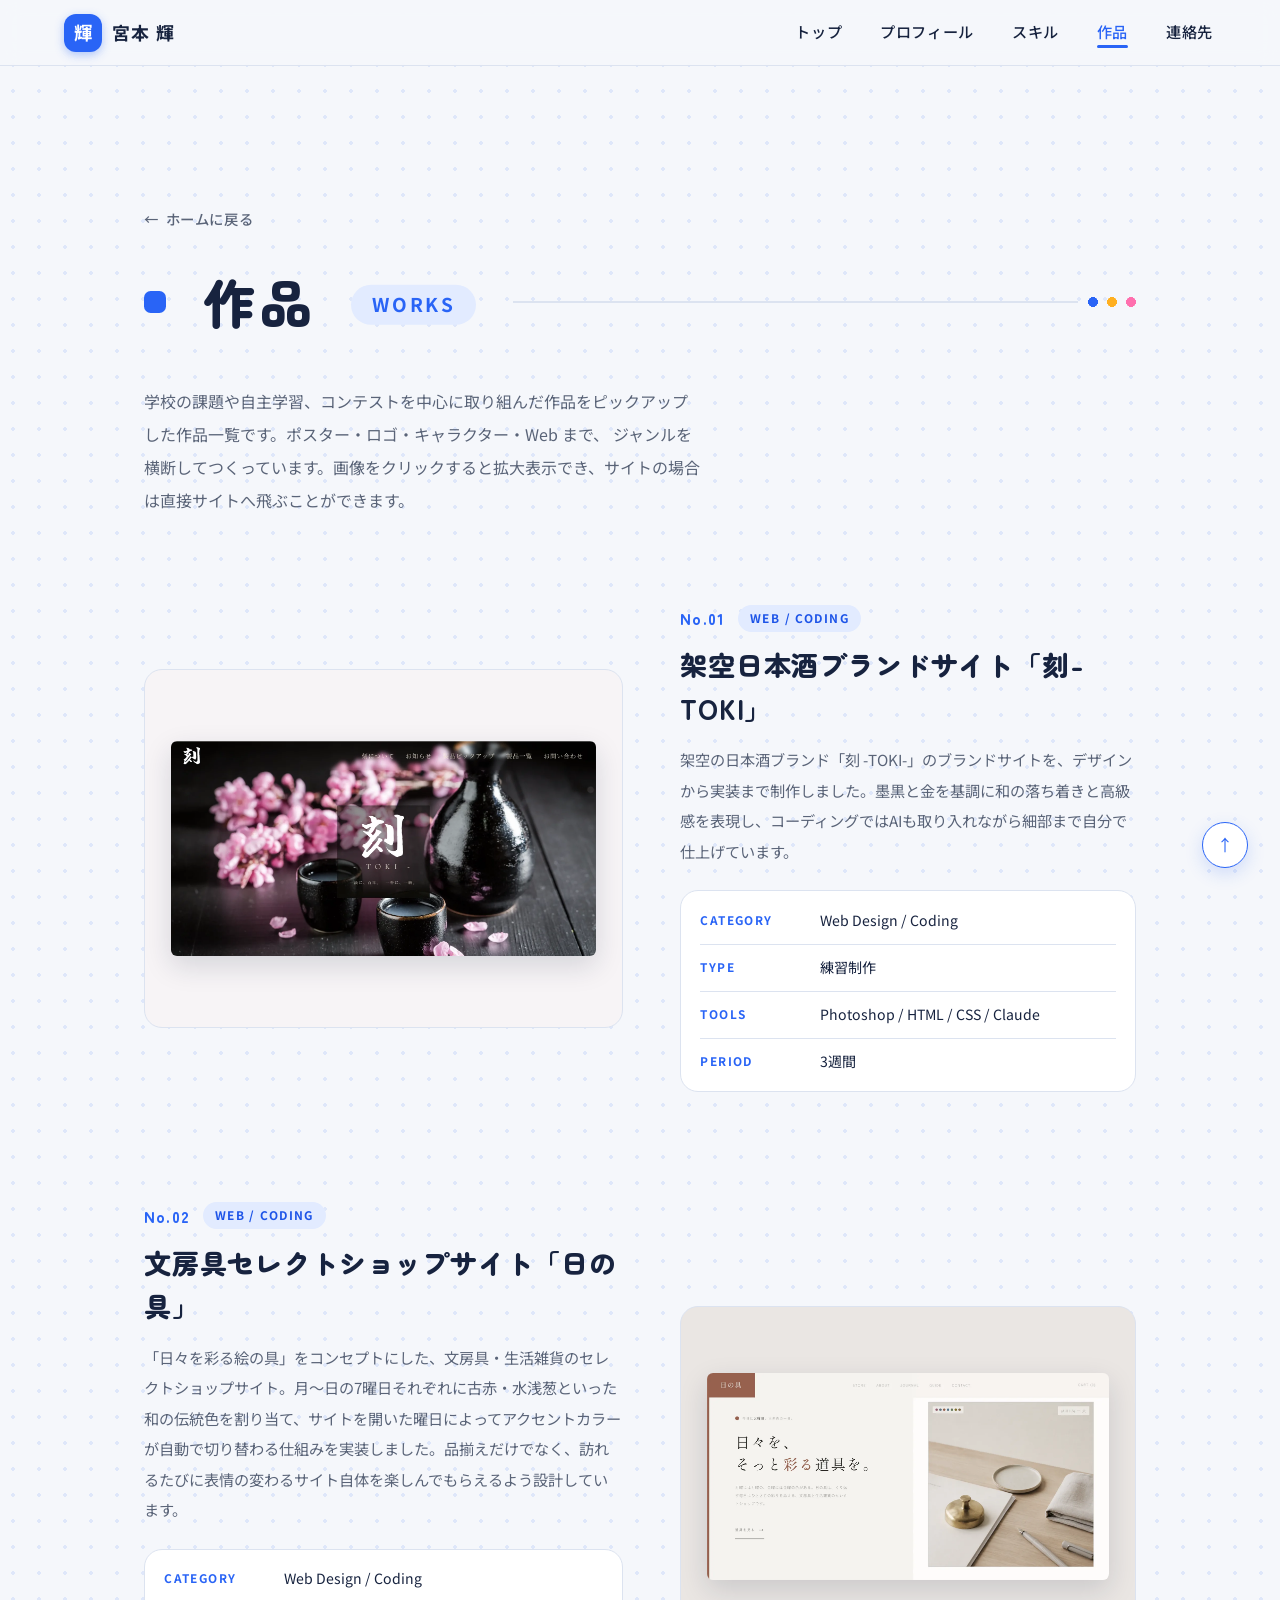
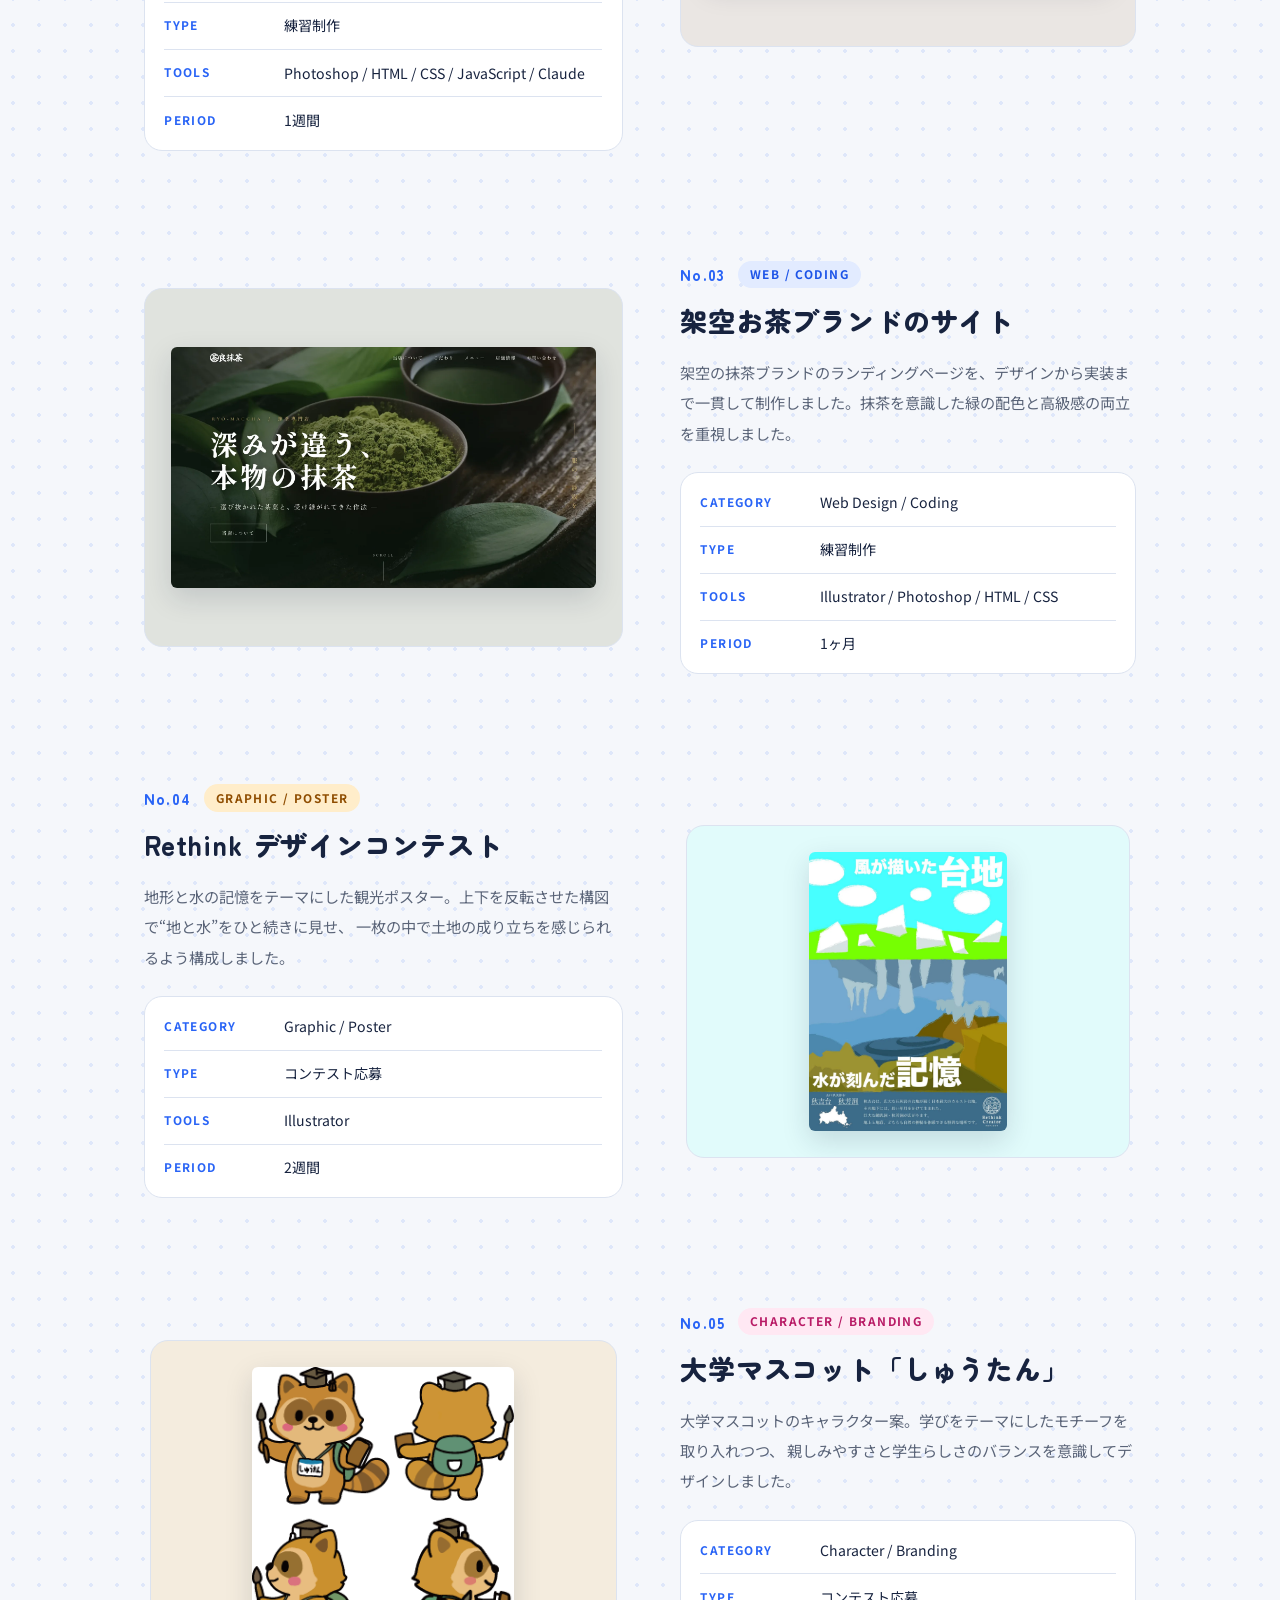
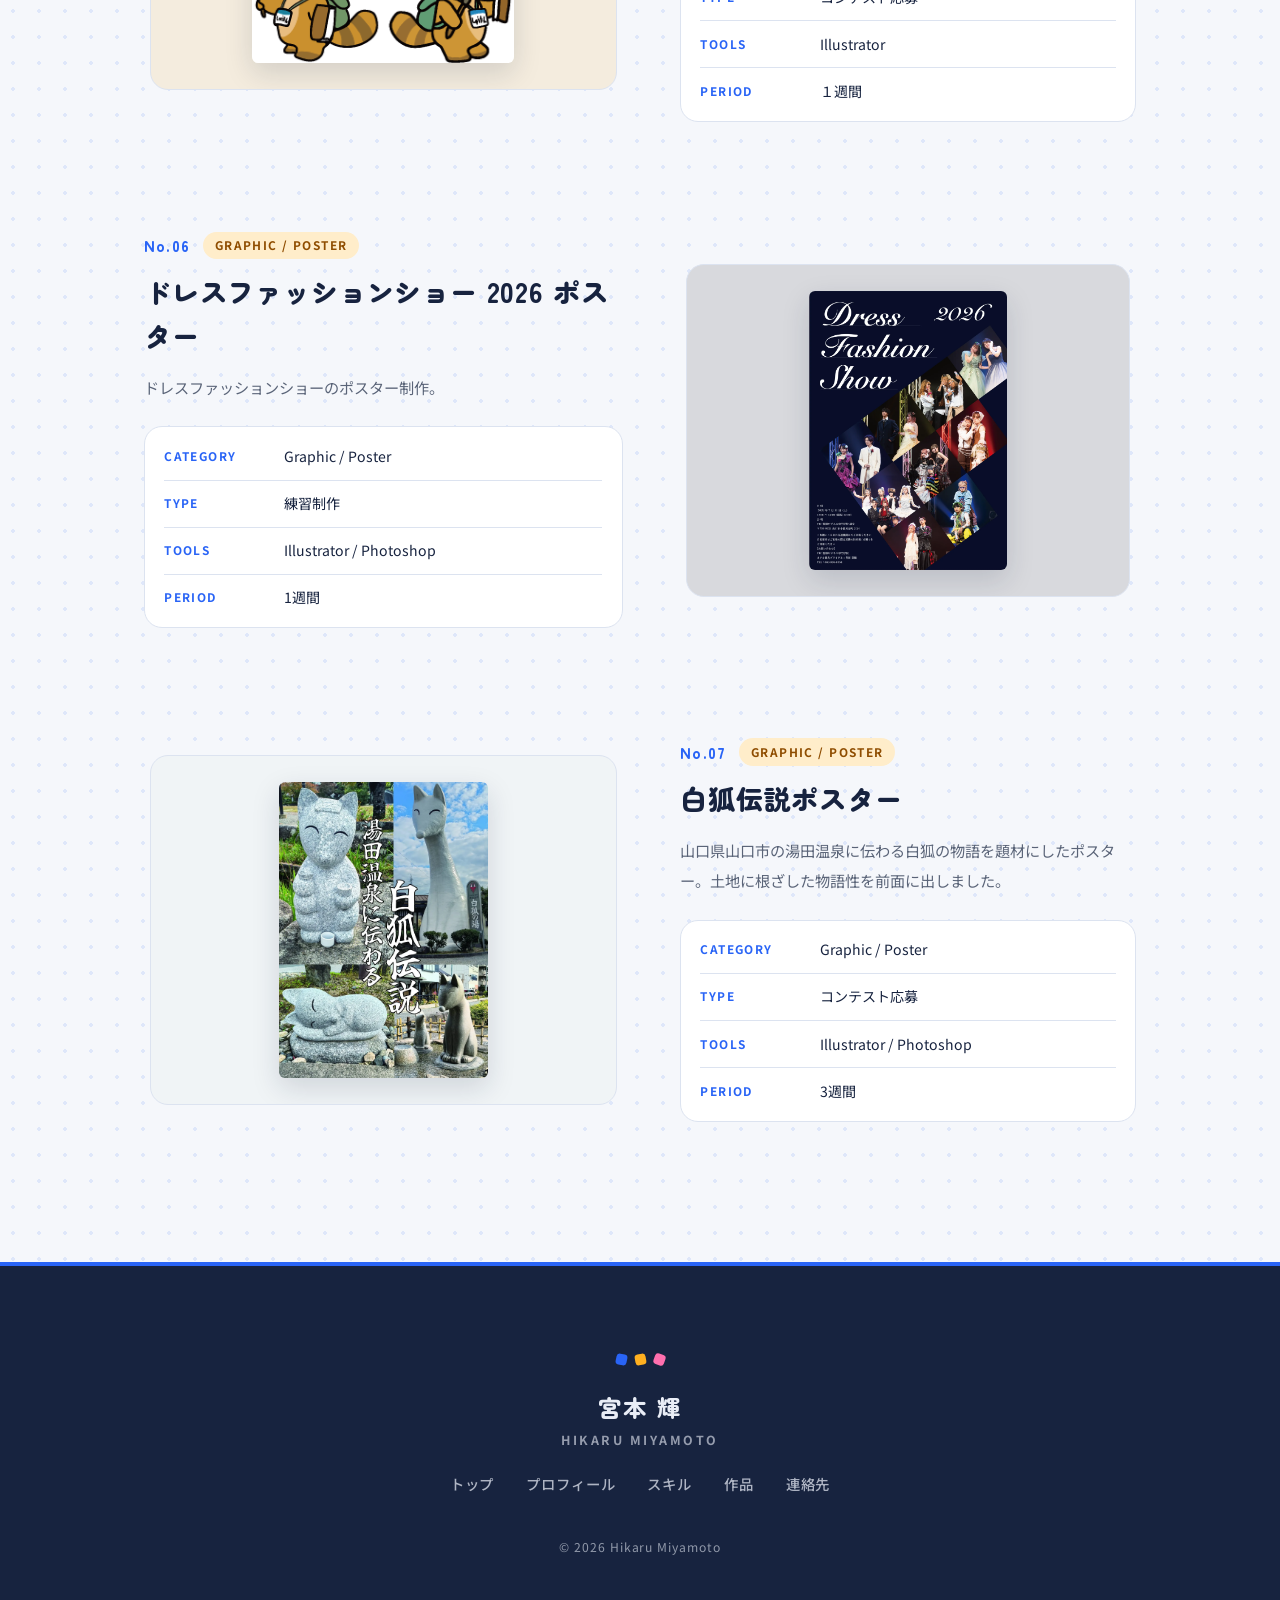
==== commit e32ee0a5: "Add files via upload" ====
--- a/works.html
+++ b/works.html
@@ -65,13 +65,33 @@
       <!-- ============ WORK LIST（コンパクトな行形式） ============ -->
       <div class="work-rows">
 
+        <article class="work-row reveal" id="w-toki">
+          <a class="work-row__media" style="--tint:#f7f4f6" href="https://miyahikaru25-lab.github.io/toki/index.html" target="_blank" rel="noopener" aria-label="架空日本酒ブランドサイト「刻-TOKI」を開く">
+            <span class="work-row__frame"><img src="img/toki.webp" alt="架空日本酒ブランドサイト「刻-TOKI」のファーストビュー"></span>
+            <span class="work__action" aria-hidden="true">サイトを見る &nearr;</span>
+          </a>
+          <div class="work-row__body">
+            <p class="work-row__label"><span class="work-row__no">No.01</span><span class="tagpill">Web / Coding</span></p>
+            <h2 class="work-row__title">架空日本酒ブランドサイト「刻-TOKI」</h2>
+            <p class="work-row__desc">
+              架空の日本酒ブランド「刻 -TOKI-」のブランドサイトを、デザインから実装まで制作しました。墨黒と金を基調に和の落ち着きと高級感を表現し、コーディングではAIも取り入れながら細部まで自分で仕上げています。
+            </p>
+            <dl class="work-row__meta">
+              <div><dt>Category</dt><dd>Web Design / Coding</dd></div>
+              <div><dt>Type</dt><dd>練習制作</dd></div>
+              <div><dt>Tools</dt><dd>Photoshop / HTML / CSS / Claude</dd></div>
+              <div><dt>Period</dt><dd>3週間</dd></div>
+            </dl>
+          </div>
+        </article>
+
         <article class="work-row reveal" id="w-hinogu">
           <a class="work-row__media" style="--tint:#eae6e3" href="https://miyahikaru25-lab.github.io/Hinogu/" target="_blank" rel="noopener" aria-label="文房具セレクトショップサイト「日の具」を開く">
             <span class="work-row__frame"><img src="img/work-hinogu.webp" alt="文房具セレクトショップサイト「日の具」のファーストビュー"></span>
             <span class="work__action" aria-hidden="true">サイトを見る &nearr;</span>
           </a>
           <div class="work-row__body">
-            <p class="work-row__label"><span class="work-row__no">No.01</span><span class="tagpill">Web / Coding</span></p>
+            <p class="work-row__label"><span class="work-row__no">No.02</span><span class="tagpill">Web / Coding</span></p>
             <h2 class="work-row__title">文房具セレクトショップサイト「日の具」</h2>
             <p class="work-row__desc">
               「日々を彩る絵の具」をコンセプトにした、文房具・生活雑貨のセレクトショップサイト。月〜日の7曜日それぞれに古赤・水浅葱といった和の伝統色を割り当て、サイトを開いた曜日によってアクセントカラーが自動で切り替わる仕組みを実装しました。品揃えだけでなく、訪れるたびに表情の変わるサイト自体を楽しんでもらえるよう設計しています。
@@ -81,26 +101,6 @@
               <div><dt>Type</dt><dd>練習制作</dd></div>
               <div><dt>Tools</dt><dd>Photoshop / HTML / CSS / JavaScript / Claude</dd></div>
               <div><dt>Period</dt><dd>1週間</dd></div>
-            </dl>
-          </div>
-        </article>
-
-        <article class="work-row reveal" id="w-toki">
-          <a class="work-row__media" style="--tint:#f7f4f6" href="https://miyahikaru25-lab.github.io/toki/index.html" target="_blank" rel="noopener" aria-label="架空日本酒ブランドサイト「刻-TOKI」を開く">
-            <span class="work-row__frame"><img src="img/toki.webp" alt="架空日本酒ブランドサイト「刻-TOKI」のファーストビュー"></span>
-            <span class="work__action" aria-hidden="true">サイトを見る &nearr;</span>
-          </a>
-          <div class="work-row__body">
-            <p class="work-row__label"><span class="work-row__no">No.02</span><span class="tagpill">Web / Coding</span></p>
-            <h2 class="work-row__title">架空日本酒ブランドサイト「刻-TOKI」</h2>
-            <p class="work-row__desc">
-              架空の日本酒ブランド「刻 -TOKI-」のブランドサイトを、デザインから実装まで制作しました。墨黒と金を基調に和の落ち着きと高級感を表現し、コーディングではAIも取り入れながら細部まで自分で仕上げています。
-            </p>
-            <dl class="work-row__meta">
-              <div><dt>Category</dt><dd>Web Design / Coding</dd></div>
-              <div><dt>Type</dt><dd>練習制作</dd></div>
-              <div><dt>Tools</dt><dd>Photoshop / HTML / CSS / Claude</dd></div>
-              <div><dt>Period</dt><dd>3週間</dd></div>
             </dl>
           </div>
         </article>
@@ -215,7 +215,6 @@
   <footer class="site-footer">
     <div class="site-footer__inner">
       <span class="site-footer__dots" aria-hidden="true"><i></i><i></i><i></i></span>
-      <span class="site-footer__mark" aria-hidden="true">輝</span>
       <p class="site-footer__name">宮本 輝<span>Hikaru Miyamoto</span></p>
       <nav class="site-footer__nav" aria-label="フッターナビゲーション">
         <a href="index.html#top">トップ</a>
--- a/style.css
+++ b/style.css
@@ -755,18 +755,6 @@
 .site-footer__dots i:nth-child(1) { background: var(--blue); transform: rotate(12deg); }
 .site-footer__dots i:nth-child(2) { background: var(--orange); transform: rotate(-10deg); }
 .site-footer__dots i:nth-child(3) { background: var(--pink); transform: rotate(20deg); }
-.site-footer__mark {
-  display: grid;
-  place-items: center;
-  width: 48px; height: 48px;
-  font-family: var(--disp);
-  font-weight: 700;
-  font-size: 1.4rem;
-  color: #fff;
-  background: var(--blue);
-  border-radius: 14px;
-  box-shadow: 0 4px 14px rgba(41, 100, 246, .4);
-}
 .site-footer__name {
   font-family: var(--disp);
   font-weight: 900;
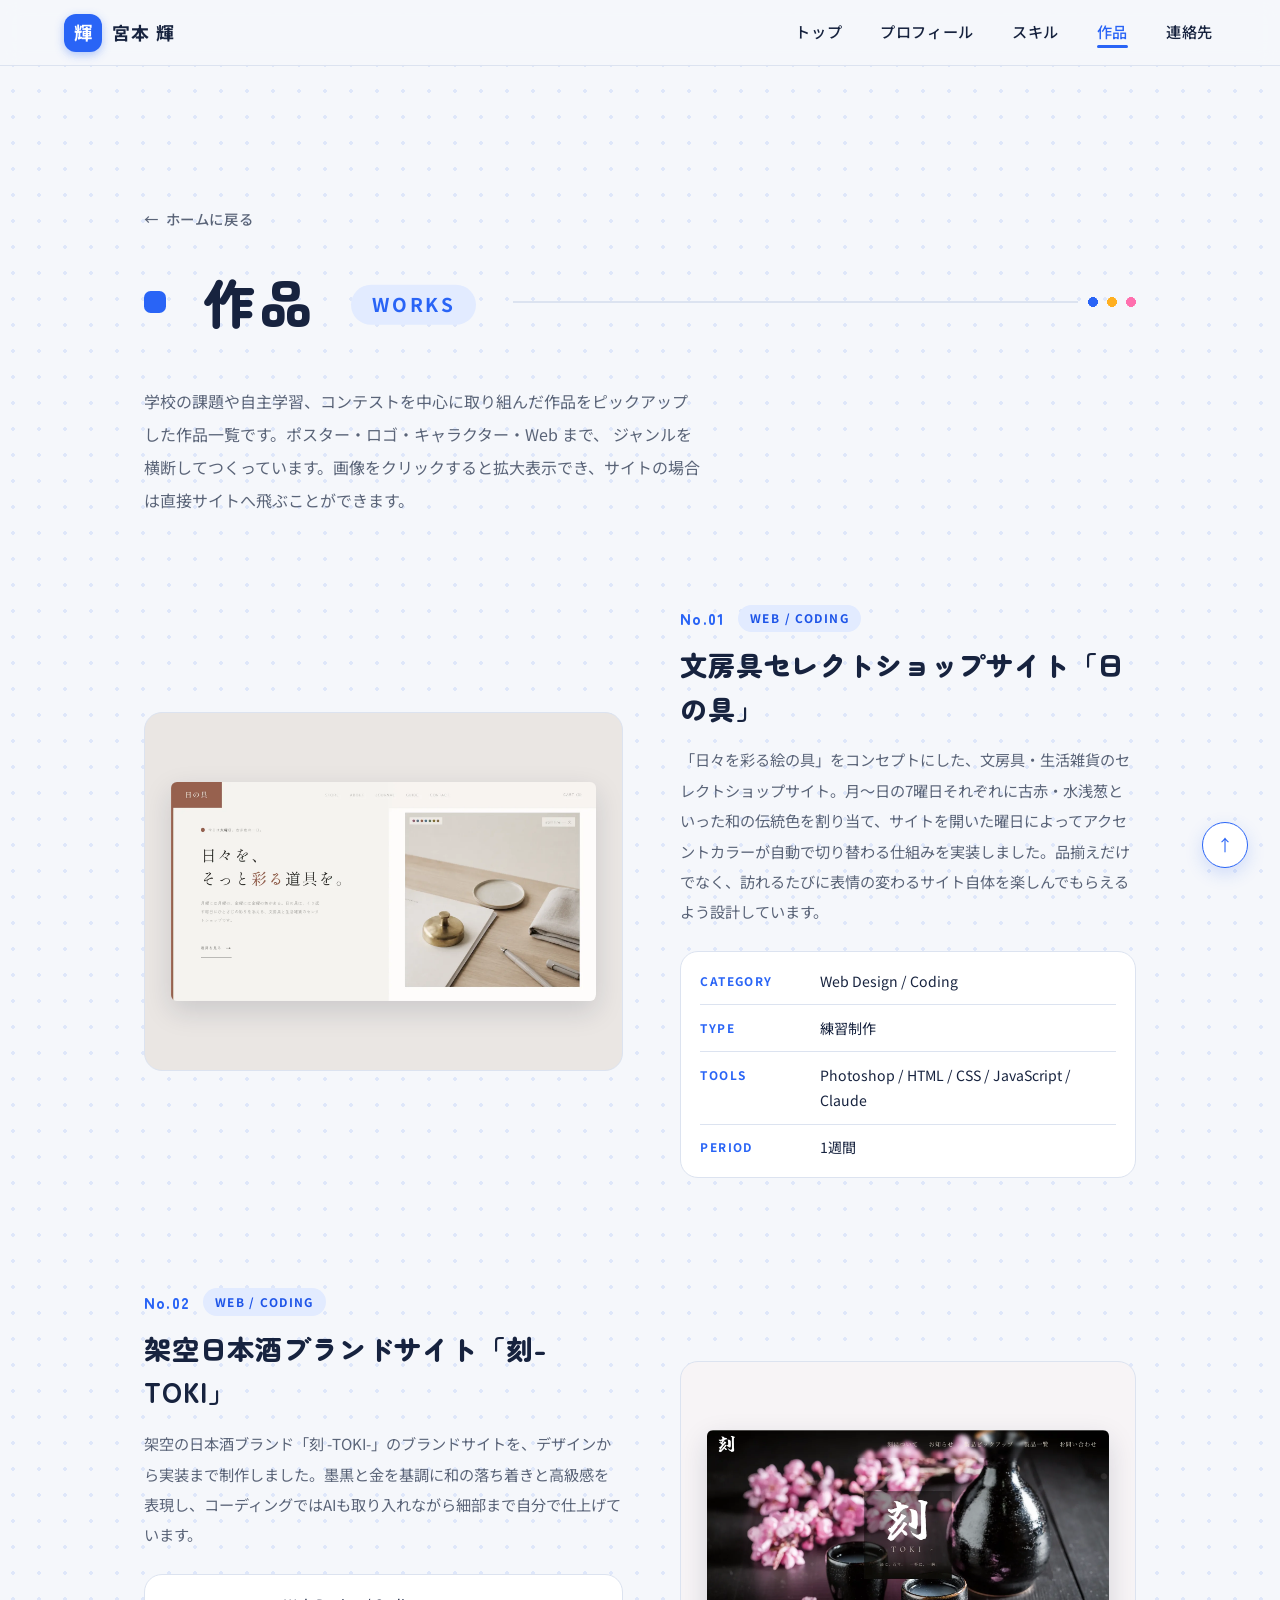
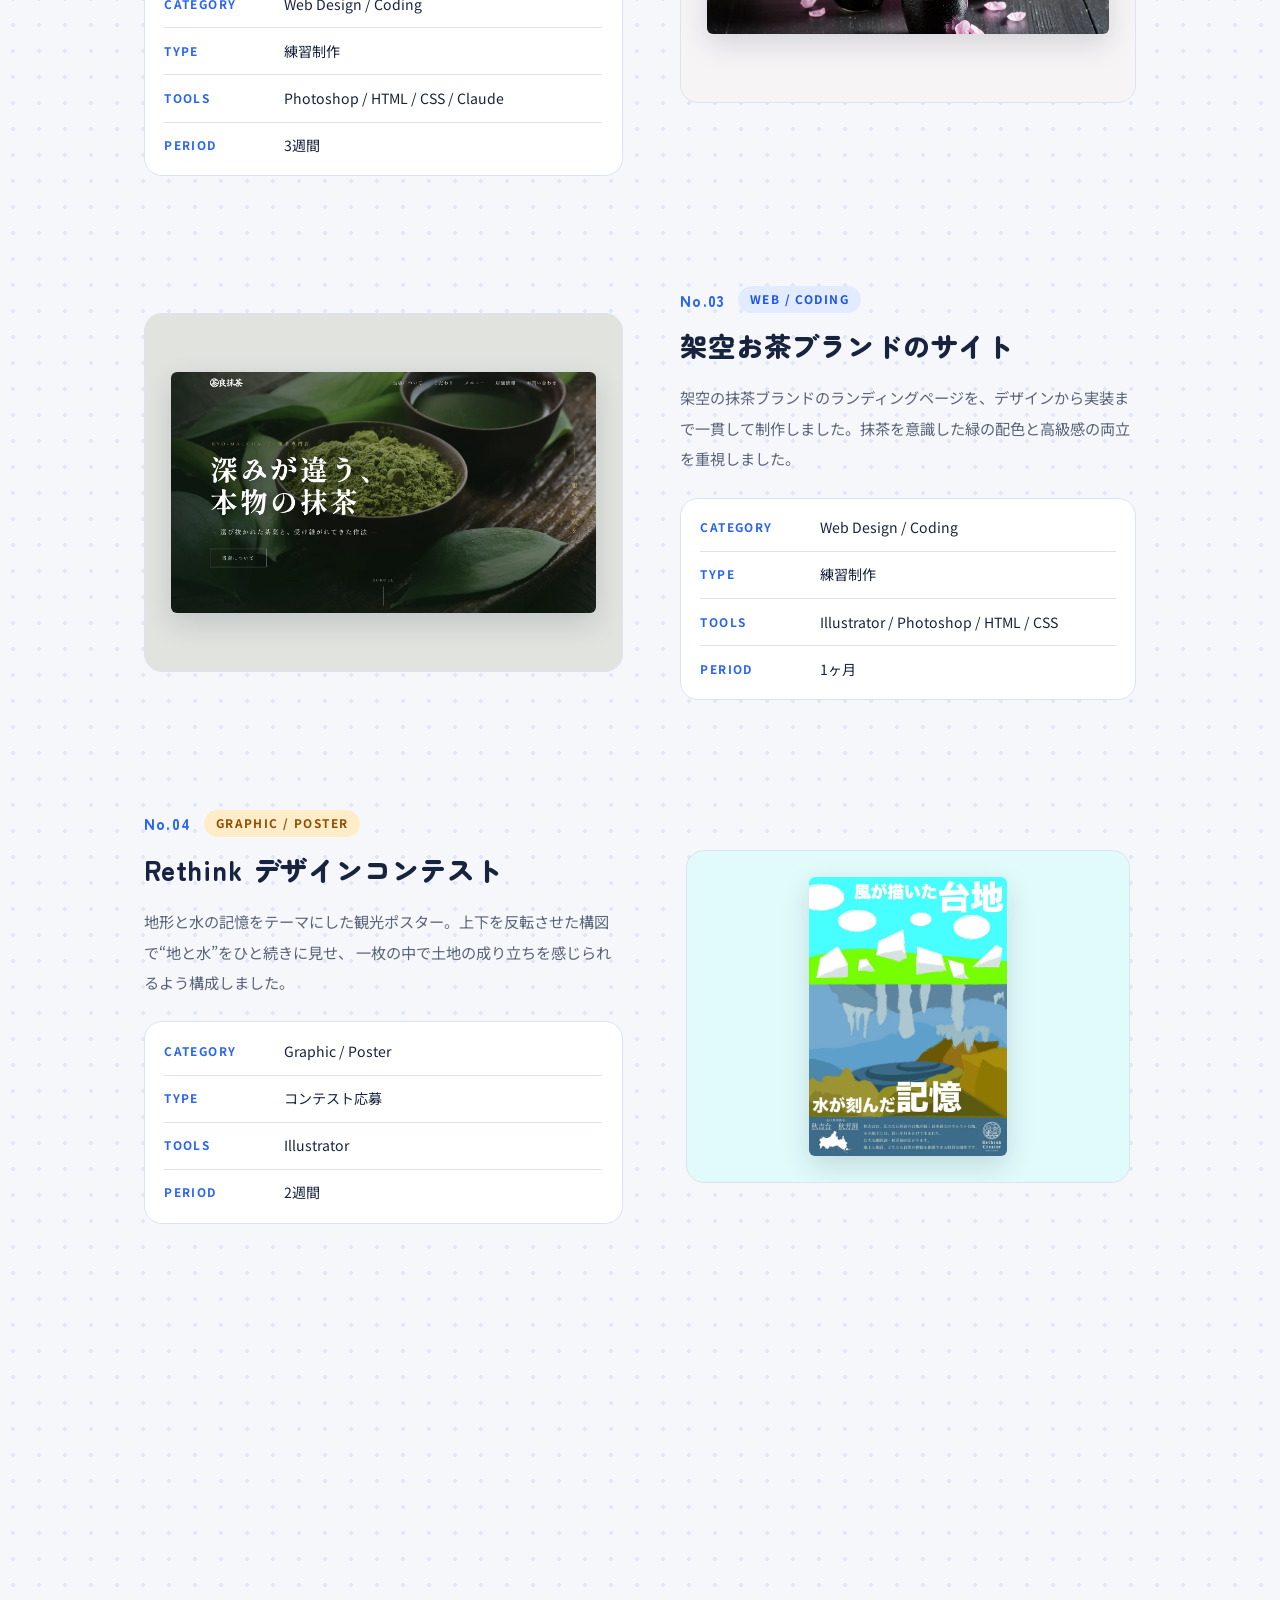
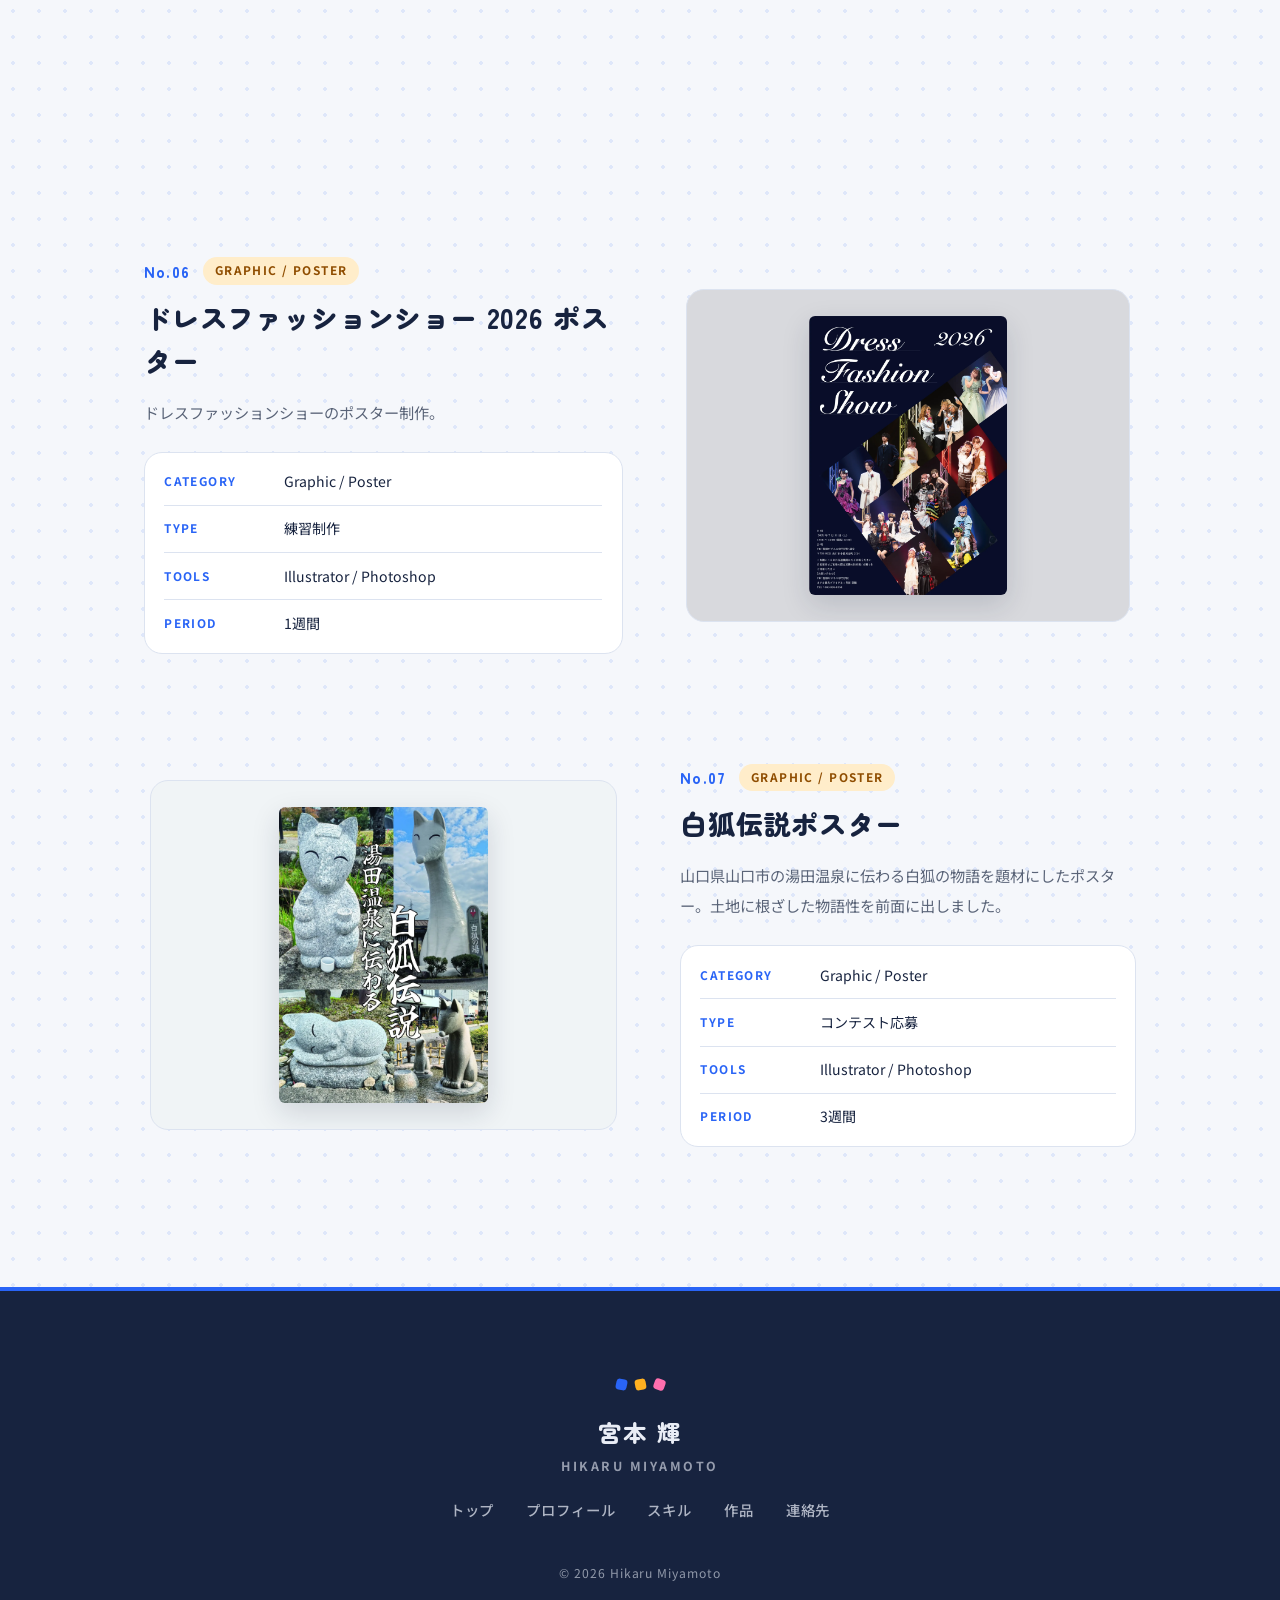
==== commit dea608b2: "Add files via upload" ====
--- a/works.html
+++ b/works.html
@@ -28,7 +28,7 @@
 
   <a class="skip-link" href="#main">本文へスキップ</a>
 
-  <!-- ============ HEADER ============ -->
+  <!-- ヘッダー -->
   <header class="site-header" id="siteHeader">
     <a class="brand" href="index.html#top" aria-label="ホームへ">
       <span class="brand__mark" aria-hidden="true">輝</span>
@@ -62,8 +62,28 @@
         ジャンルを横断してつくっています。画像をクリックすると拡大表示でき、サイトの場合は直接サイトへ飛ぶことができます。
       </p>
 
-      <!-- ============ WORK LIST（コンパクトな行形式） ============ -->
+      <!-- 作品一覧 -->
       <div class="work-rows">
+
+        <article class="work-row reveal" id="w-hinogu">
+          <a class="work-row__media" style="--tint:#eae6e3" href="https://miyahikaru25-lab.github.io/Hinogu/" target="_blank" rel="noopener" aria-label="文房具セレクトショップサイト「日の具」を開く">
+            <span class="work-row__frame"><img src="img/work-hinogu.webp" alt="文房具セレクトショップサイト「日の具」のファーストビュー"></span>
+            <span class="work__action" aria-hidden="true">サイトを見る &nearr;</span>
+          </a>
+          <div class="work-row__body">
+            <p class="work-row__label"><span class="work-row__no">No.01</span><span class="tagpill">Web / Coding</span></p>
+            <h2 class="work-row__title">文房具セレクトショップサイト「日の具」</h2>
+            <p class="work-row__desc">
+              「日々を彩る絵の具」をコンセプトにした、文房具・生活雑貨のセレクトショップサイト。月〜日の7曜日それぞれに古赤・水浅葱といった和の伝統色を割り当て、サイトを開いた曜日によってアクセントカラーが自動で切り替わる仕組みを実装しました。品揃えだけでなく、訪れるたびに表情の変わるサイト自体を楽しんでもらえるよう設計しています。
+            </p>
+            <dl class="work-row__meta">
+              <div><dt>Category</dt><dd>Web Design / Coding</dd></div>
+              <div><dt>Type</dt><dd>練習制作</dd></div>
+              <div><dt>Tools</dt><dd>Photoshop / HTML / CSS / JavaScript / Claude</dd></div>
+              <div><dt>Period</dt><dd>1週間</dd></div>
+            </dl>
+          </div>
+        </article>
 
         <article class="work-row reveal" id="w-toki">
           <a class="work-row__media" style="--tint:#f7f4f6" href="https://miyahikaru25-lab.github.io/toki/index.html" target="_blank" rel="noopener" aria-label="架空日本酒ブランドサイト「刻-TOKI」を開く">
@@ -71,7 +91,7 @@
             <span class="work__action" aria-hidden="true">サイトを見る &nearr;</span>
           </a>
           <div class="work-row__body">
-            <p class="work-row__label"><span class="work-row__no">No.01</span><span class="tagpill">Web / Coding</span></p>
+            <p class="work-row__label"><span class="work-row__no">No.02</span><span class="tagpill">Web / Coding</span></p>
             <h2 class="work-row__title">架空日本酒ブランドサイト「刻-TOKI」</h2>
             <p class="work-row__desc">
               架空の日本酒ブランド「刻 -TOKI-」のブランドサイトを、デザインから実装まで制作しました。墨黒と金を基調に和の落ち着きと高級感を表現し、コーディングではAIも取り入れながら細部まで自分で仕上げています。
@@ -81,26 +101,6 @@
               <div><dt>Type</dt><dd>練習制作</dd></div>
               <div><dt>Tools</dt><dd>Photoshop / HTML / CSS / Claude</dd></div>
               <div><dt>Period</dt><dd>3週間</dd></div>
-            </dl>
-          </div>
-        </article>
-
-        <article class="work-row reveal" id="w-hinogu">
-          <a class="work-row__media" style="--tint:#eae6e3" href="https://miyahikaru25-lab.github.io/Hinogu/" target="_blank" rel="noopener" aria-label="文房具セレクトショップサイト「日の具」を開く">
-            <span class="work-row__frame"><img src="img/work-hinogu.webp" alt="文房具セレクトショップサイト「日の具」のファーストビュー"></span>
-            <span class="work__action" aria-hidden="true">サイトを見る &nearr;</span>
-          </a>
-          <div class="work-row__body">
-            <p class="work-row__label"><span class="work-row__no">No.02</span><span class="tagpill">Web / Coding</span></p>
-            <h2 class="work-row__title">文房具セレクトショップサイト「日の具」</h2>
-            <p class="work-row__desc">
-              「日々を彩る絵の具」をコンセプトにした、文房具・生活雑貨のセレクトショップサイト。月〜日の7曜日それぞれに古赤・水浅葱といった和の伝統色を割り当て、サイトを開いた曜日によってアクセントカラーが自動で切り替わる仕組みを実装しました。品揃えだけでなく、訪れるたびに表情の変わるサイト自体を楽しんでもらえるよう設計しています。
-            </p>
-            <dl class="work-row__meta">
-              <div><dt>Category</dt><dd>Web Design / Coding</dd></div>
-              <div><dt>Type</dt><dd>練習制作</dd></div>
-              <div><dt>Tools</dt><dd>Photoshop / HTML / CSS / JavaScript / Claude</dd></div>
-              <div><dt>Period</dt><dd>1週間</dd></div>
             </dl>
           </div>
         </article>
@@ -211,7 +211,7 @@
     </section>
   </main>
 
-  <!-- ============ FOOTER ============ -->
+  <!-- フッター -->
   <footer class="site-footer">
     <div class="site-footer__inner">
       <span class="site-footer__dots" aria-hidden="true"><i></i><i></i><i></i></span>
@@ -229,7 +229,7 @@
 
   <a href="index.html#top" class="back-to-top" aria-label="ホームトップへ">&uarr;</a>
 
-  <!-- ============ LIGHTBOX ============ -->
+  <!-- 拡大表示 -->
   <div class="lightbox" id="lightbox" aria-hidden="true">
     <button class="lightbox__close" id="lightboxClose" aria-label="閉じる">&times;</button>
     <img id="lightboxImg" alt="">
--- a/style.css
+++ b/style.css
@@ -1,52 +1,38 @@
-@charset "UTF-8";
-
-/* =========================================================
-   DESIGN TOKENS
-   コンセプト：真面目感のあるポップ。
-   信頼感のある青を主役に、丸ゴシック・丸み・軽やかな動きで
-   「きちんとしているけど、親しみやすい」トーンをつくる。
-   作品は淡い台紙にトリミングせず展示（index の見せ方を継承）。
-   ========================================================= */
+@charset "UTF-8"; /* 変数 */
 :root {
-  /* color */
-  --blue:      #2964f6;   /* メインの青（信頼＋元気） */
-  --blue-deep: #1d54e8;   /* ホバー・強調 */
-  --blue-soft: #e2ebff;   /* 淡い青（ピル・帯） */
-  --ink:       #17233f;   /* 文字（紺寄りの黒） */
-  --muted:     #5a6478;   /* 補助テキスト */
-  --bg:        #f5f7fb;   /* 地色（青みがかった白） */
-
-  /* 賑やかし用アクセント（テキストは必ず -text、背景は -soft を使う） */
-  --orange:      #ffb020;
+  --blue: #2964f6; /* メインカラー */
+  --blue-deep: #1d54e8; /* 濃い青 */
+  --blue-soft: #e2ebff; /* うすい青 */
+  --ink: #17233f; /* 文字色 */
+  --muted: #5a6478; /* 補助テキスト */
+  --bg: #f5f7fb; /* 背景 */
+
+  /* アクセント色。文字には-textの方を使う */
+  --orange: #ffb020;
   --orange-soft: #ffedca;
   --orange-text: #8f4d00;
-  --pink:        #ff6fae;
-  --pink-soft:   #ffe8f3;
-  --pink-text:   #b81b66;
-  --green:       #22b877;
-  --green-soft:  #dcf6ea;
-  --green-text:  #0a6e46;
-  --paper:     #ffffff;   /* カード・台紙 */
-  --line:      #dce3f0;   /* 罫線 */
-
-  /* type */
-  --disp: "Zen Maru Gothic", "Noto Sans JP", sans-serif; /* 見出し：丸ゴシック */
-  --sans: "Noto Sans JP", system-ui, sans-serif;          /* 本文 */
-
-  /* layout */
+  --pink: #ff6fae;
+  --pink-soft: #ffe8f3;
+  --pink-text: #b81b66;
+  --green: #22b877;
+  --green-soft: #dcf6ea;
+  --green-text: #0a6e46;
+  --paper: #ffffff; /* カード背景 */
+  --line: #dce3f0; /* 罫線 */
+
+  --disp: "Zen Maru Gothic", "Noto Sans JP", sans-serif; /* 見出し用 */
+  --sans: "Noto Sans JP", system-ui, sans-serif; /* 本文 */
+
   --maxw: 1120px;
   --gut: clamp(20px, 5vw, 64px);
   --header-h: 66px;
-  --r: 18px;              /* 基本の角丸 */
-
-  /* motion */
+  --r: 18px; /* 角丸 */
+
   --ease: cubic-bezier(.2, .7, .2, 1);
   --bounce: cubic-bezier(.34, 1.56, .64, 1);
 }
 
-/* =========================================================
-   BASE — 淡い青のドットで、ポップだけど静かな下地
-   ========================================================= */
+/* 共通 */
 body {
   font-family: var(--sans);
   color: var(--ink);
@@ -58,7 +44,7 @@
 main { display: block; }
 ::selection { background: var(--blue); color: #fff; }
 
-/* 共通セクション */
+/* 各セクション共通 */
 .section {
   max-width: var(--maxw);
   margin-inline: auto;
@@ -66,7 +52,7 @@
   padding-block: clamp(72px, 12vw, 140px);
 }
 
-/* セクション見出し：日本語が主役、青い点と英語ピルを添える */
+/* セクション見出し */
 .section__head { margin-bottom: clamp(40px, 6vw, 68px); }
 .section__title {
   display: flex;
@@ -110,9 +96,7 @@
   transform: translateY(.15em);
 }
 
-/* =========================================================
-   SKIP LINK
-   ========================================================= */
+/* スキップリンク */
 .skip-link {
   position: fixed;
   top: 10px; left: 10px;
@@ -127,9 +111,7 @@
 }
 .skip-link:focus-visible { transform: none; }
 
-/* =========================================================
-   HEADER
-   ========================================================= */
+/* ヘッダー */
 .site-header {
   position: sticky;
   top: 0;
@@ -209,9 +191,7 @@
 .nav-toggle[aria-expanded="true"] span:nth-child(2) { opacity: 0; }
 .nav-toggle[aria-expanded="true"] span:nth-child(3) { transform: translateY(-7px) rotate(-45deg); }
 
-/* =========================================================
-   HERO — 青のマーカーが引かれた名前
-   ========================================================= */
+/* メインビジュアル */
 .hero {
   position: relative;
   max-width: var(--maxw);
@@ -220,7 +200,7 @@
   overflow: hidden;
 }
 
-/* 右上にふわりと浮かぶ装飾（ポップの気配。数は少なく、動きはゆっくり） */
+/* メインビジュアルの飾り */
 .hero__deco { position: absolute; inset: 0; pointer-events: none; }
 .deco { position: absolute; display: block; }
 .deco--tile {
@@ -261,7 +241,7 @@
   animation: float-b 10s ease-in-out .5s infinite;
 }
 
-/* キラッと（4角スター） */
+/* 星 */
 .deco--spark {
   top: 26%; right: 6%;
   width: clamp(22px, 2.8vw, 34px);
@@ -282,7 +262,7 @@
   transform: rotate(10deg);
   animation: float-a 9s ease-in-out .8s infinite;
 }
-/* 紙吹雪（タイトルの左上あたりに散らす小さな粒） */
+/* 紙吹雪 */
 .deco--confetti1,
 .deco--confetti2,
 .deco--confetti3 {
@@ -307,7 +287,7 @@
   50%      { translate: 0 12px; }
 }
 
-/* バッジ（きちんとした名札） */
+/* 上のバッジ */
 .hero__eyebrow {
   display: inline-block;
   font-family: var(--disp);
@@ -329,8 +309,7 @@
   font-family: var(--disp);
   font-weight: 900;
   font-size: clamp(3.2rem, 12.5vw, 7.4rem);
-  letter-spacing: .05em;
-  /* 青のマーカー */
+  letter-spacing: .05em; /* 名前のマーカー線 */
   background: linear-gradient(transparent 64%, rgba(41, 100, 246, .32) 64%, rgba(41, 100, 246, .32) 96%, transparent 96%);
   padding-inline: .06em;
   margin-inline: -.06em;
@@ -378,9 +357,7 @@
 }
 .hero__cta:hover span { transform: translateY(3px); }
 
-/* =========================================================
-   ABOUT
-   ========================================================= */
+/* プロフィール */
 .about__grid {
   display: grid;
   grid-template-columns: minmax(0, 300px) 1fr;
@@ -432,9 +409,7 @@
 .about__text { color: var(--muted); margin-bottom: 1.1rem; line-height: 2.1; }
 .about__text:last-child { margin-bottom: 0; }
 
-/* =========================================================
-   SKILL — 白いカードの3段（丸み＋青見出し）
-   ========================================================= */
+/* スキル */
 .skill__list {
   display: grid;
   grid-template-columns: repeat(2, 1fr);
@@ -512,16 +487,14 @@
   background: color-mix(in srgb, var(--accent, var(--blue)) 18%, #fff);
 }
 
-/* =========================================================
-   WORKS（index）— 淡い台紙にトリミングせず展示
-   ========================================================= */
+/* 作品（トップ） */
 .gallery {
   display: grid;
   grid-template-columns: repeat(2, 1fr);
   gap: clamp(36px, 5vw, 56px);
 }
 .gallery > li { min-width: 0; }
-/* 偶数番目を下げてリズムを出す */
+/* 偶数は少し下げる */
 .gallery > li:nth-child(even) { margin-top: clamp(2.5rem, 6vw, 5rem); }
 
 .work__thumb {
@@ -559,7 +532,7 @@
 .work__thumb:hover .work__frame img,
 .work__thumb:focus-visible .work__frame img { transform: scale(1.025); }
 
-/* ホバーで行き先を示すチップ */
+/* ホバーで出るボタン */
 .work__action {
   position: absolute;
   right: 14px; bottom: 14px;
@@ -611,9 +584,7 @@
 }
 .work__desc { font-size: .9rem; color: var(--muted); line-height: 1.95; }
 
-/* =========================================================
-   SHOW MORE
-   ========================================================= */
+/* もっと見るボタン */
 .works__more {
   margin-top: clamp(44px, 6vw, 72px);
   display: flex;
@@ -667,9 +638,7 @@
 .more-link:hover .more-link__sub { color: rgba(255, 255, 255, .78); }
 .more-link:hover .more-link__arrow { transform: translateX(6px); }
 
-/* =========================================================
-   CONTACT — 青いカードで、明るくきちんと締める
-   ========================================================= */
+/* お問い合わせ */
 .contact__box {
   position: relative;
   display: grid;
@@ -681,7 +650,7 @@
   border-radius: calc(var(--r) + 8px);
   overflow: hidden;
 }
-/* カードの角にも小さな装飾 */
+/* 角の飾り */
 .contact__box::before,
 .contact__box::after {
   content: "";
@@ -730,9 +699,7 @@
   box-shadow: 0 14px 30px rgba(41, 100, 246, .4);
 }
 
-/* =========================================================
-   FOOTER
-   ========================================================= */
+/* フッター */
 .site-footer {
   background: var(--ink);
   color: #e9edf6;
@@ -792,9 +759,7 @@
   color: rgba(233, 237, 246, .58);
 }
 
-/* =========================================================
-   BACK TO TOP
-   ========================================================= */
+/* ページトップへ戻る */
 .back-to-top {
   position: fixed;
   bottom: 2rem;
@@ -813,9 +778,7 @@
 }
 .back-to-top:hover { background: var(--blue); color: #fff; transform: translateY(-3px); }
 
-/* =========================================================
-   LIGHTBOX
-   ========================================================= */
+/* 画像の拡大表示 */
 .lightbox {
   position: fixed;
   inset: 0;
@@ -851,9 +814,7 @@
 }
 .lightbox__close:hover { background: rgba(255, 255, 255, .15); }
 
-/* =========================================================
-   SCROLL REVEAL
-   ========================================================= */
+/* スクロールで表示 */
 .reveal {
   opacity: 0;
   transform: translateY(22px);
@@ -862,9 +823,7 @@
 }
 .reveal.is-visible { opacity: 1; transform: none; }
 
-/* =========================================================
-   WORKS PAGE — コンパクトな行形式（画像｜テキスト）
-   ========================================================= */
+/* 作品一覧ページ */
 .backlink {
   display: inline-flex;
   align-items: center;
@@ -988,9 +947,7 @@
 }
 .work-row__meta dd { font-size: .88rem; line-height: 1.8; }
 
-/* =========================================================
-   RESPONSIVE
-   ========================================================= */
+/* レスポンシブ */
 @media (max-width: 900px) {
   .about__grid { grid-template-columns: 1fr; }
   .about__photo { max-width: 280px; }
@@ -1002,7 +959,7 @@
 @media (max-width: 720px) {
   :root { --header-h: 60px; }
 
-  /* backdrop-filterはfixed要素の基準になるため、モバイルでは解除 */
+  /* スマホだとblurでメニューがずれるのでオフ */
   .site-header {
     -webkit-backdrop-filter: none;
     backdrop-filter: none;
@@ -1034,7 +991,7 @@
   .contact__spark { scale: .8; }
 }
 
-/* さらに狭い画面では、大きい装飾を消して粒だけ残す */
+/* 狭い画面は飾りを減らす */
 @media (max-width: 520px) {
   .deco--tile, .deco--ring, .deco--spark { display: none; }
   .gallery { grid-template-columns: 1fr; gap: 48px; }
@@ -1042,9 +999,7 @@
   .hero__lead br { display: none; }
 }
 
-/* =========================================================
-   REDUCED MOTION
-   ========================================================= */
+/* 動きを減らす設定 */
 @media (prefers-reduced-motion: reduce) {
   *, *::before, *::after {
     animation-duration: .01ms !important;
@@ -1058,7 +1013,7 @@
 
 html { scroll-behavior: smooth; scroll-padding-top: calc(var(--header-h) + 16px); }
 
-/* キーボードフォーカス */
+/* フォーカスの枠線 */
 :focus-visible {
   outline: 2.5px solid var(--blue);
   outline-offset: 3px;
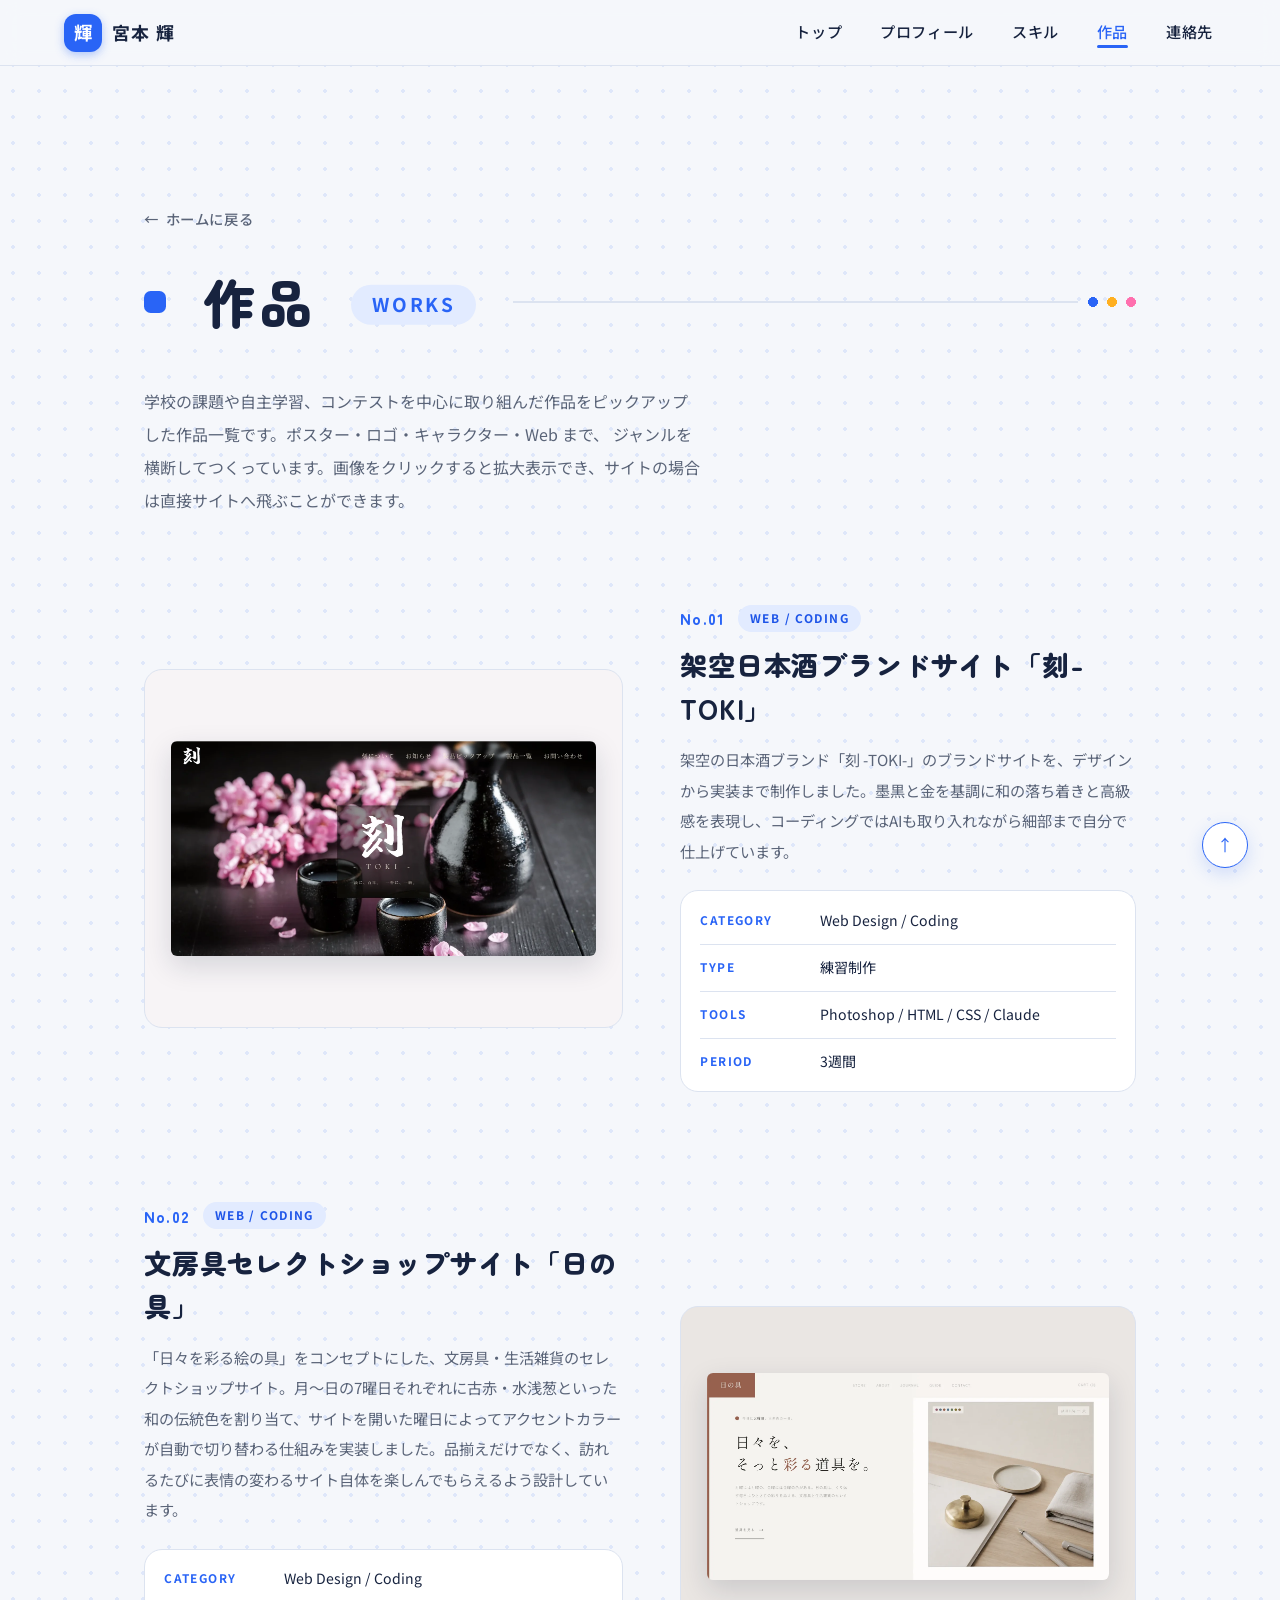
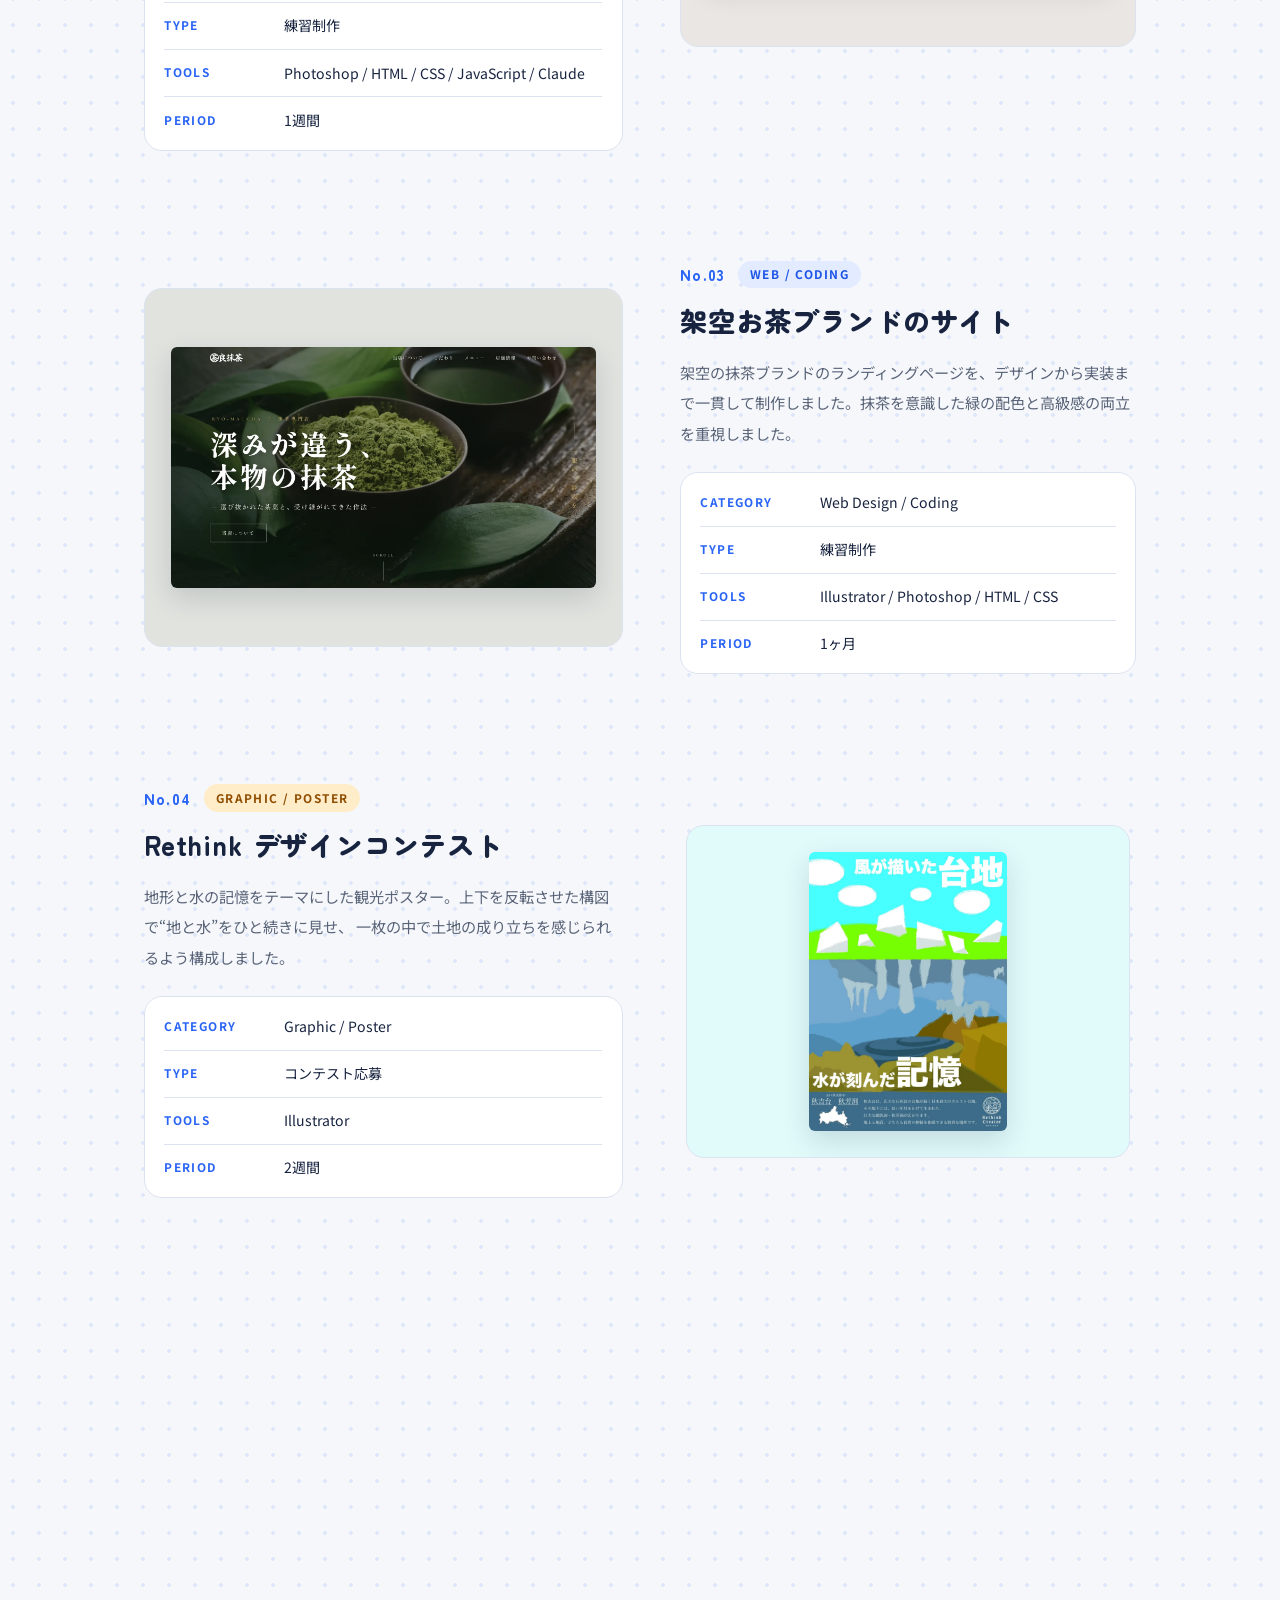
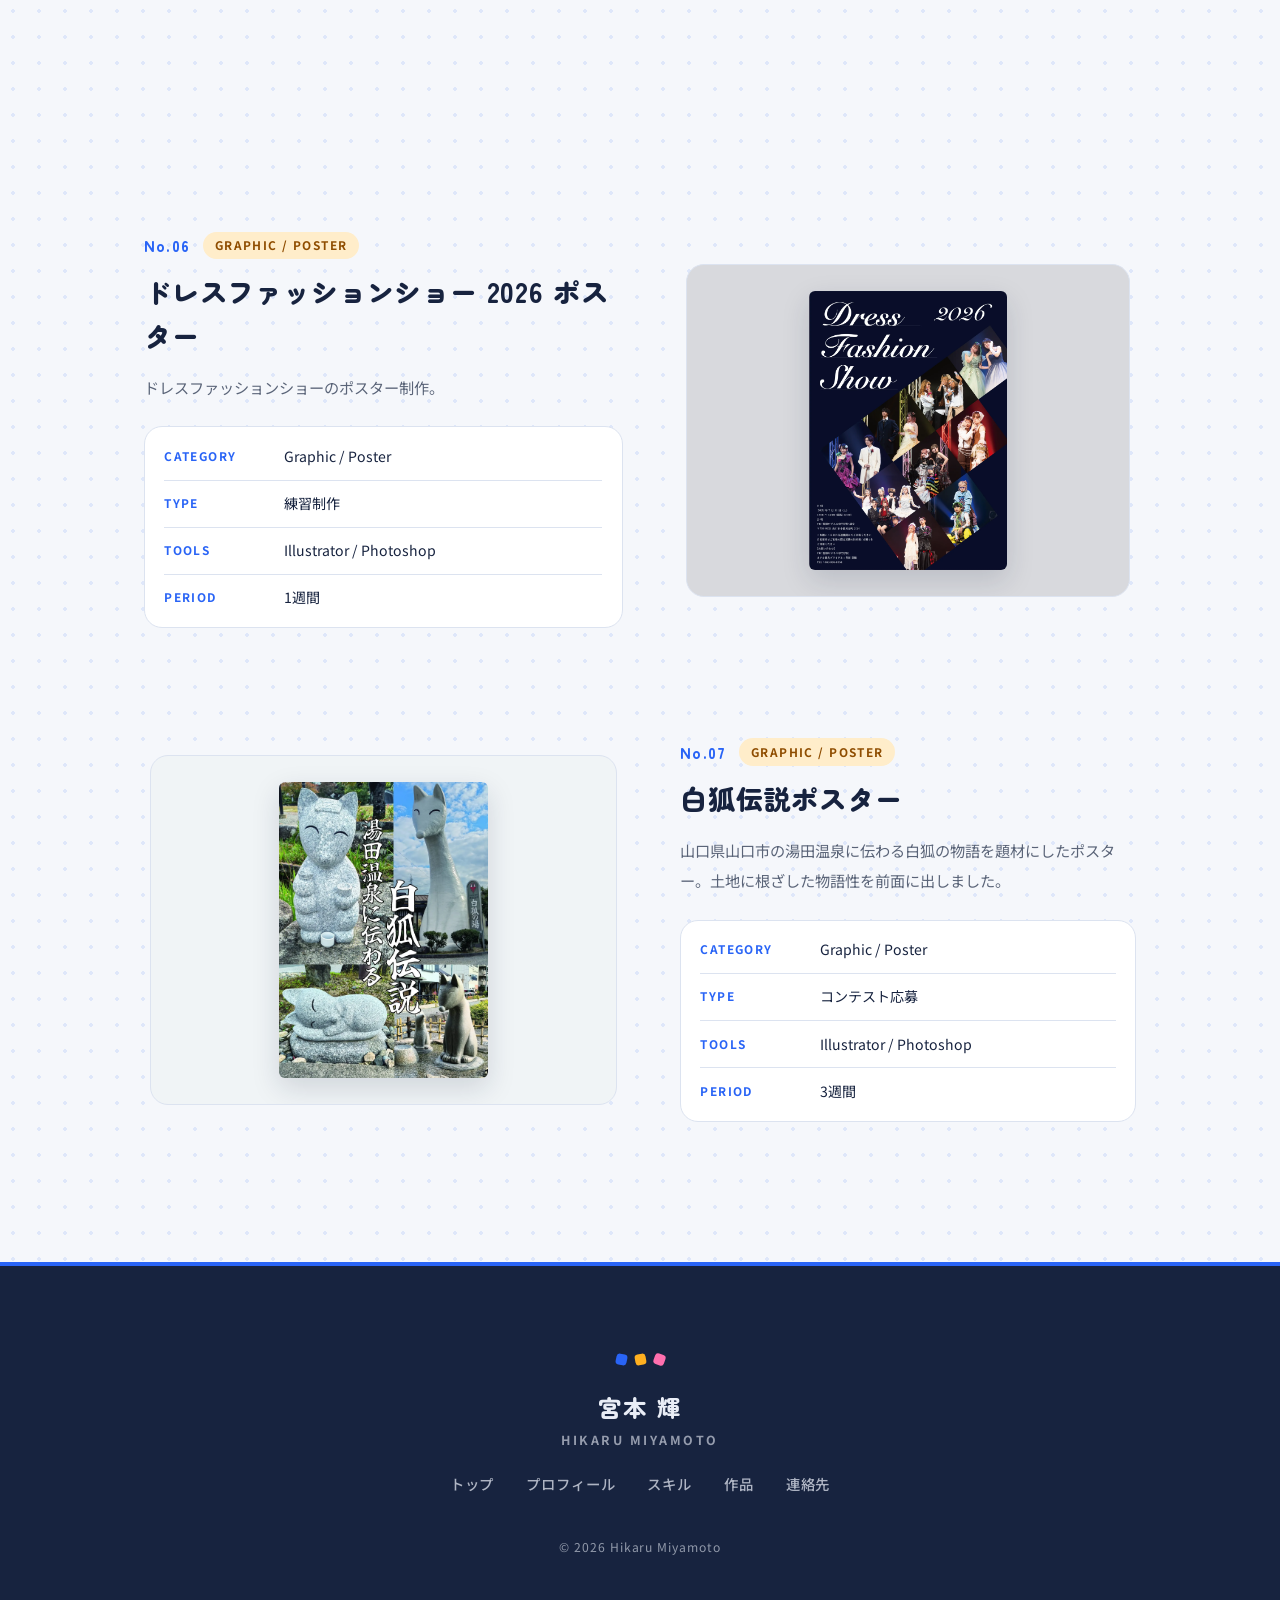
==== commit 2dfacaa8: "Add files via upload" ====
--- a/works.html
+++ b/works.html
@@ -65,13 +65,33 @@
       <!-- 作品一覧 -->
       <div class="work-rows">
 
+        <article class="work-row reveal" id="w-toki">
+          <a class="work-row__media" style="--tint:#f7f4f6" href="https://miyahikaru25-lab.github.io/toki/index.html" target="_blank" rel="noopener" aria-label="架空日本酒ブランドサイト「刻-TOKI」を開く">
+            <span class="work-row__frame"><img src="img/toki.webp" alt="架空日本酒ブランドサイト「刻-TOKI」のファーストビュー"></span>
+            <span class="work__action" aria-hidden="true">サイトを見る &nearr;</span>
+          </a>
+          <div class="work-row__body">
+            <p class="work-row__label"><span class="work-row__no">No.01</span><span class="tagpill">Web / Coding</span></p>
+            <h2 class="work-row__title">架空日本酒ブランドサイト「刻-TOKI」</h2>
+            <p class="work-row__desc">
+              架空の日本酒ブランド「刻 -TOKI-」のブランドサイトを、デザインから実装まで制作しました。墨黒と金を基調に和の落ち着きと高級感を表現し、コーディングではAIも取り入れながら細部まで自分で仕上げています。
+            </p>
+            <dl class="work-row__meta">
+              <div><dt>Category</dt><dd>Web Design / Coding</dd></div>
+              <div><dt>Type</dt><dd>練習制作</dd></div>
+              <div><dt>Tools</dt><dd>Photoshop / HTML / CSS / Claude</dd></div>
+              <div><dt>Period</dt><dd>3週間</dd></div>
+            </dl>
+          </div>
+        </article>
+
         <article class="work-row reveal" id="w-hinogu">
           <a class="work-row__media" style="--tint:#eae6e3" href="https://miyahikaru25-lab.github.io/Hinogu/" target="_blank" rel="noopener" aria-label="文房具セレクトショップサイト「日の具」を開く">
             <span class="work-row__frame"><img src="img/work-hinogu.webp" alt="文房具セレクトショップサイト「日の具」のファーストビュー"></span>
             <span class="work__action" aria-hidden="true">サイトを見る &nearr;</span>
           </a>
           <div class="work-row__body">
-            <p class="work-row__label"><span class="work-row__no">No.01</span><span class="tagpill">Web / Coding</span></p>
+            <p class="work-row__label"><span class="work-row__no">No.02</span><span class="tagpill">Web / Coding</span></p>
             <h2 class="work-row__title">文房具セレクトショップサイト「日の具」</h2>
             <p class="work-row__desc">
               「日々を彩る絵の具」をコンセプトにした、文房具・生活雑貨のセレクトショップサイト。月〜日の7曜日それぞれに古赤・水浅葱といった和の伝統色を割り当て、サイトを開いた曜日によってアクセントカラーが自動で切り替わる仕組みを実装しました。品揃えだけでなく、訪れるたびに表情の変わるサイト自体を楽しんでもらえるよう設計しています。
@@ -81,26 +101,6 @@
               <div><dt>Type</dt><dd>練習制作</dd></div>
               <div><dt>Tools</dt><dd>Photoshop / HTML / CSS / JavaScript / Claude</dd></div>
               <div><dt>Period</dt><dd>1週間</dd></div>
-            </dl>
-          </div>
-        </article>
-
-        <article class="work-row reveal" id="w-toki">
-          <a class="work-row__media" style="--tint:#f7f4f6" href="https://miyahikaru25-lab.github.io/toki/index.html" target="_blank" rel="noopener" aria-label="架空日本酒ブランドサイト「刻-TOKI」を開く">
-            <span class="work-row__frame"><img src="img/toki.webp" alt="架空日本酒ブランドサイト「刻-TOKI」のファーストビュー"></span>
-            <span class="work__action" aria-hidden="true">サイトを見る &nearr;</span>
-          </a>
-          <div class="work-row__body">
-            <p class="work-row__label"><span class="work-row__no">No.02</span><span class="tagpill">Web / Coding</span></p>
-            <h2 class="work-row__title">架空日本酒ブランドサイト「刻-TOKI」</h2>
-            <p class="work-row__desc">
-              架空の日本酒ブランド「刻 -TOKI-」のブランドサイトを、デザインから実装まで制作しました。墨黒と金を基調に和の落ち着きと高級感を表現し、コーディングではAIも取り入れながら細部まで自分で仕上げています。
-            </p>
-            <dl class="work-row__meta">
-              <div><dt>Category</dt><dd>Web Design / Coding</dd></div>
-              <div><dt>Type</dt><dd>練習制作</dd></div>
-              <div><dt>Tools</dt><dd>Photoshop / HTML / CSS / Claude</dd></div>
-              <div><dt>Period</dt><dd>3週間</dd></div>
             </dl>
           </div>
         </article>
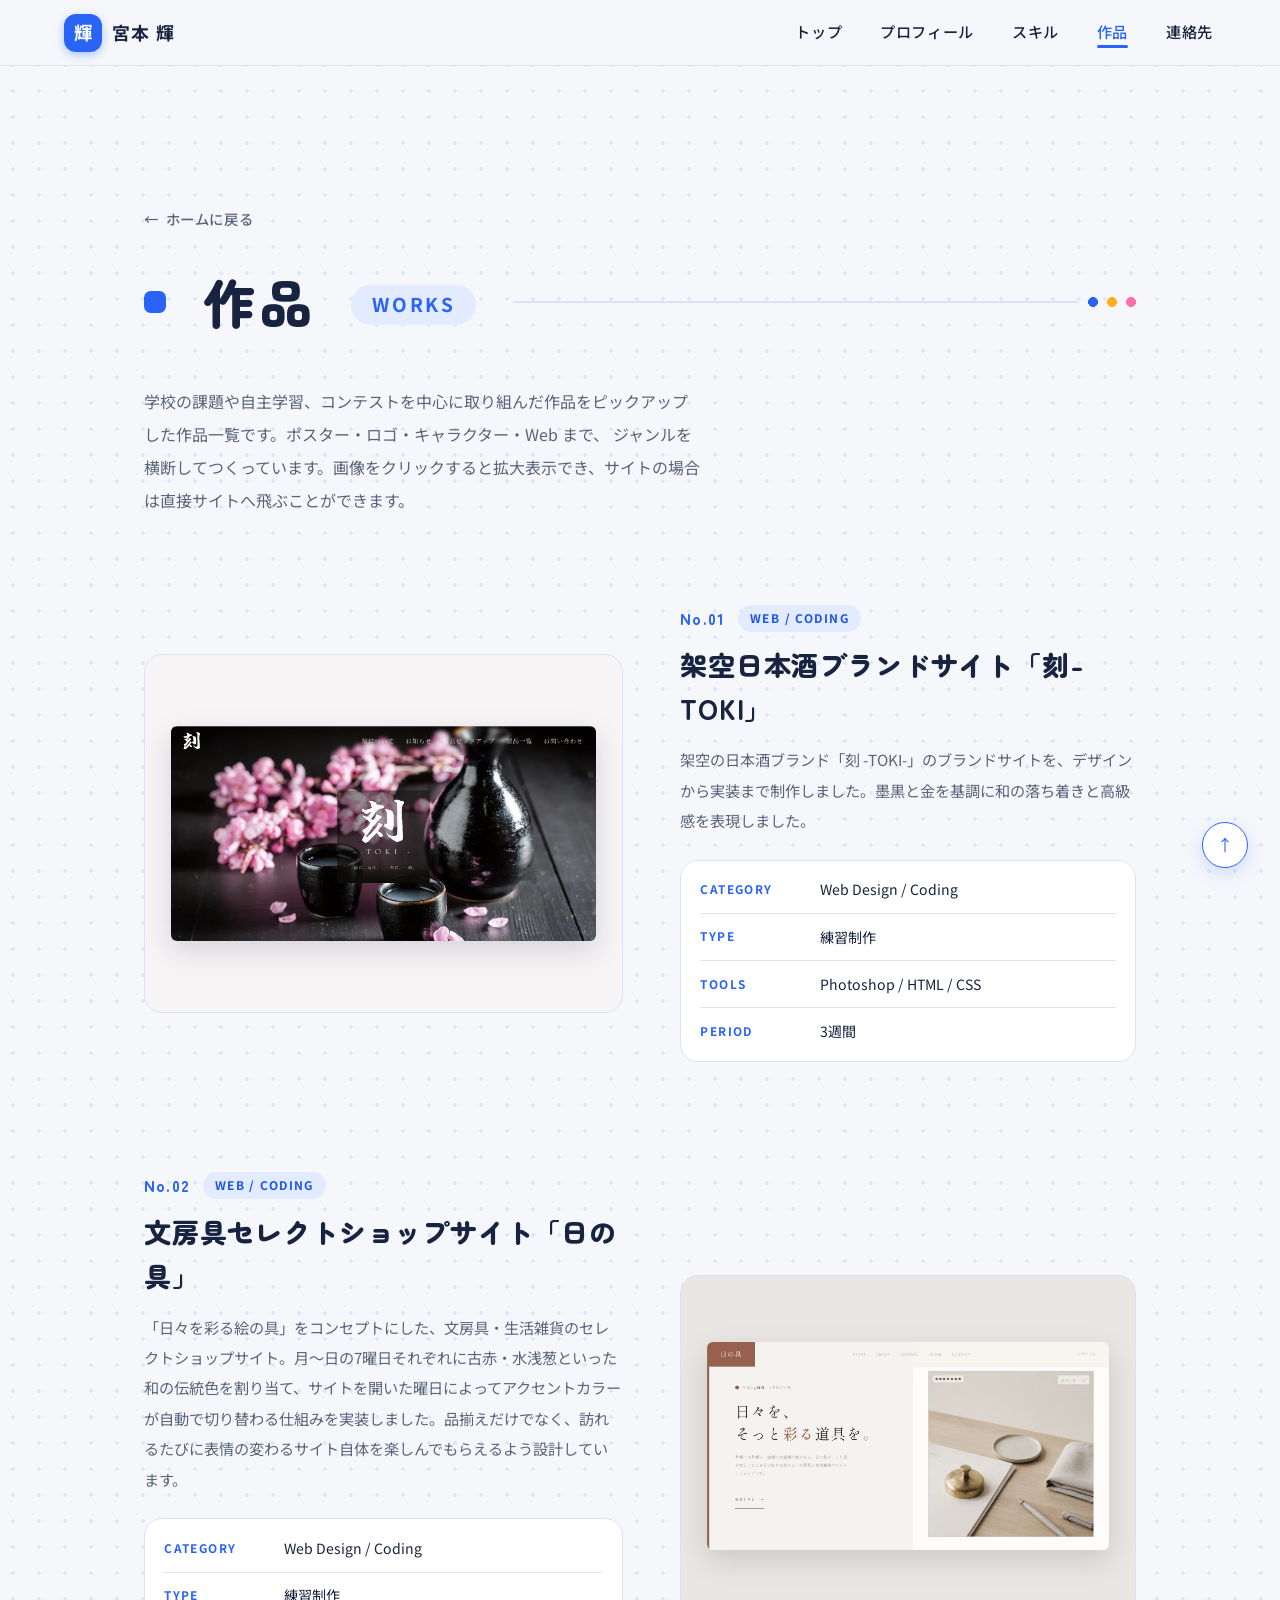
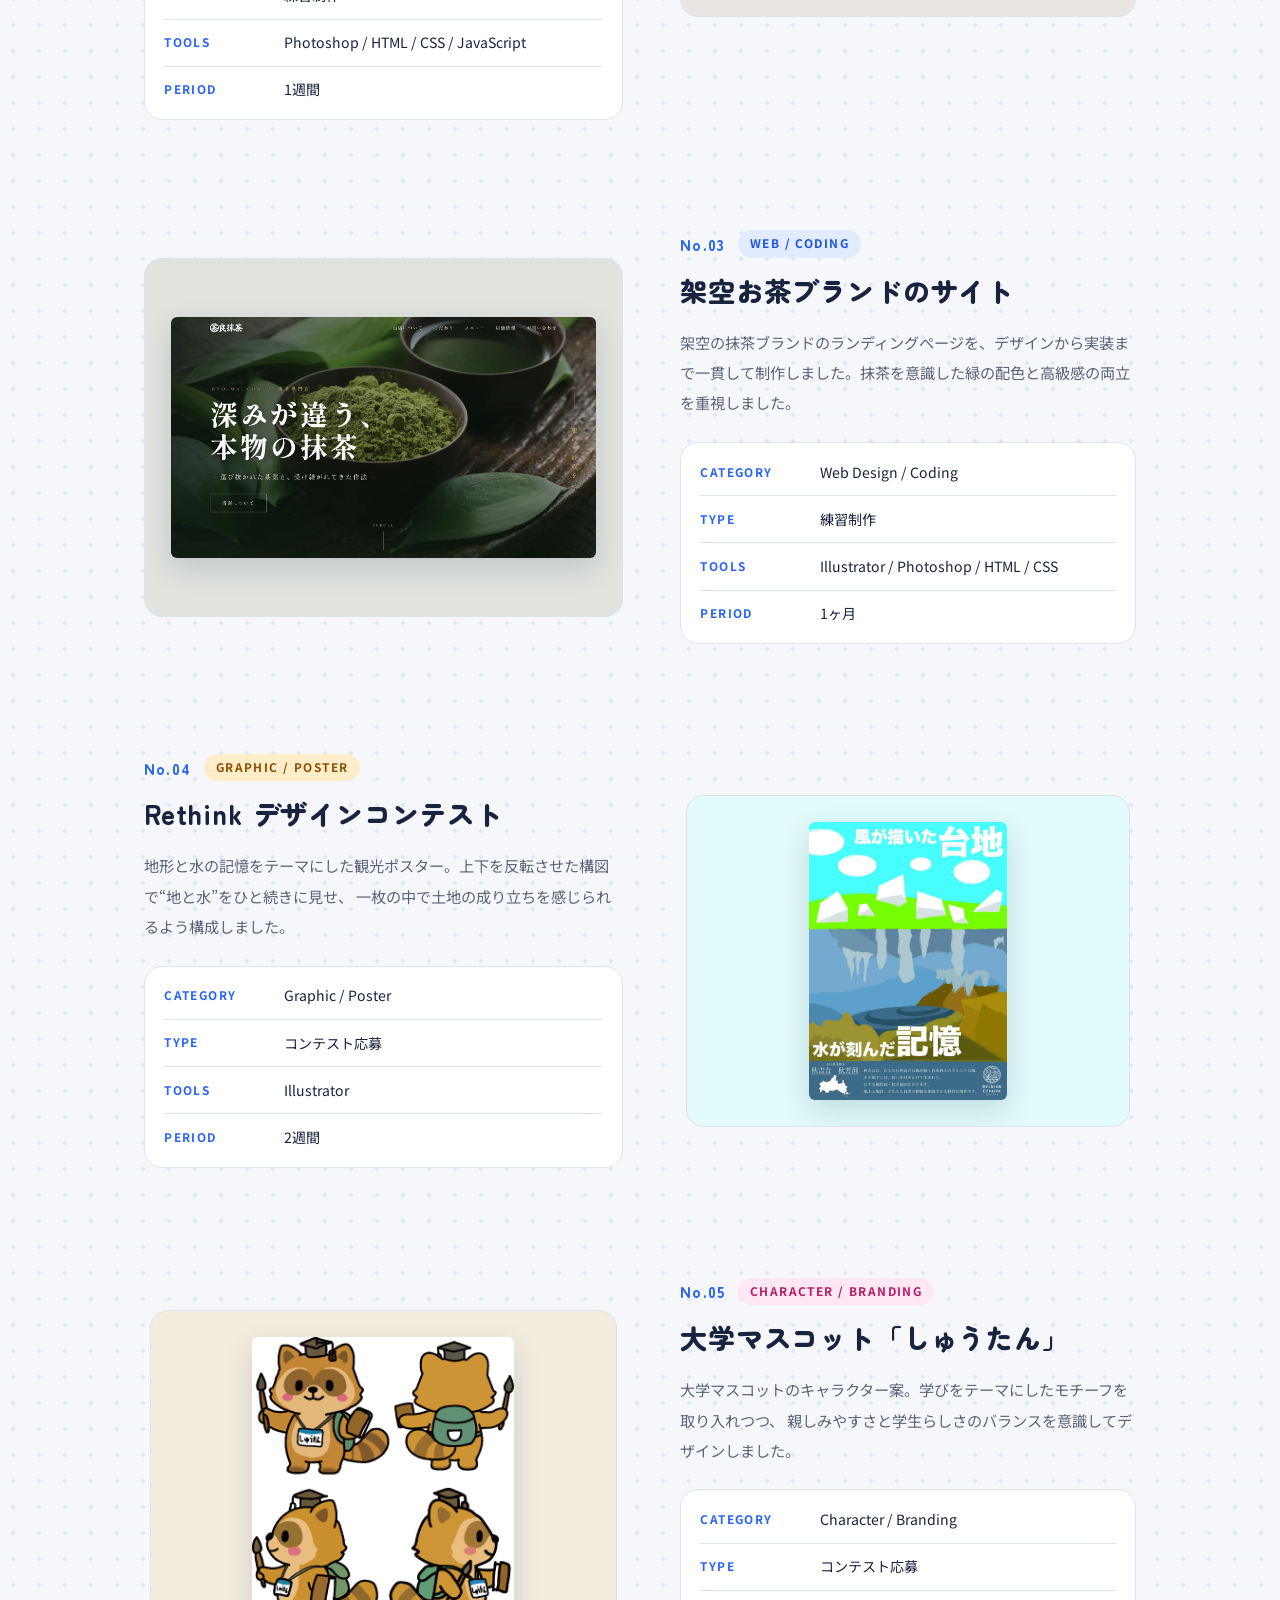
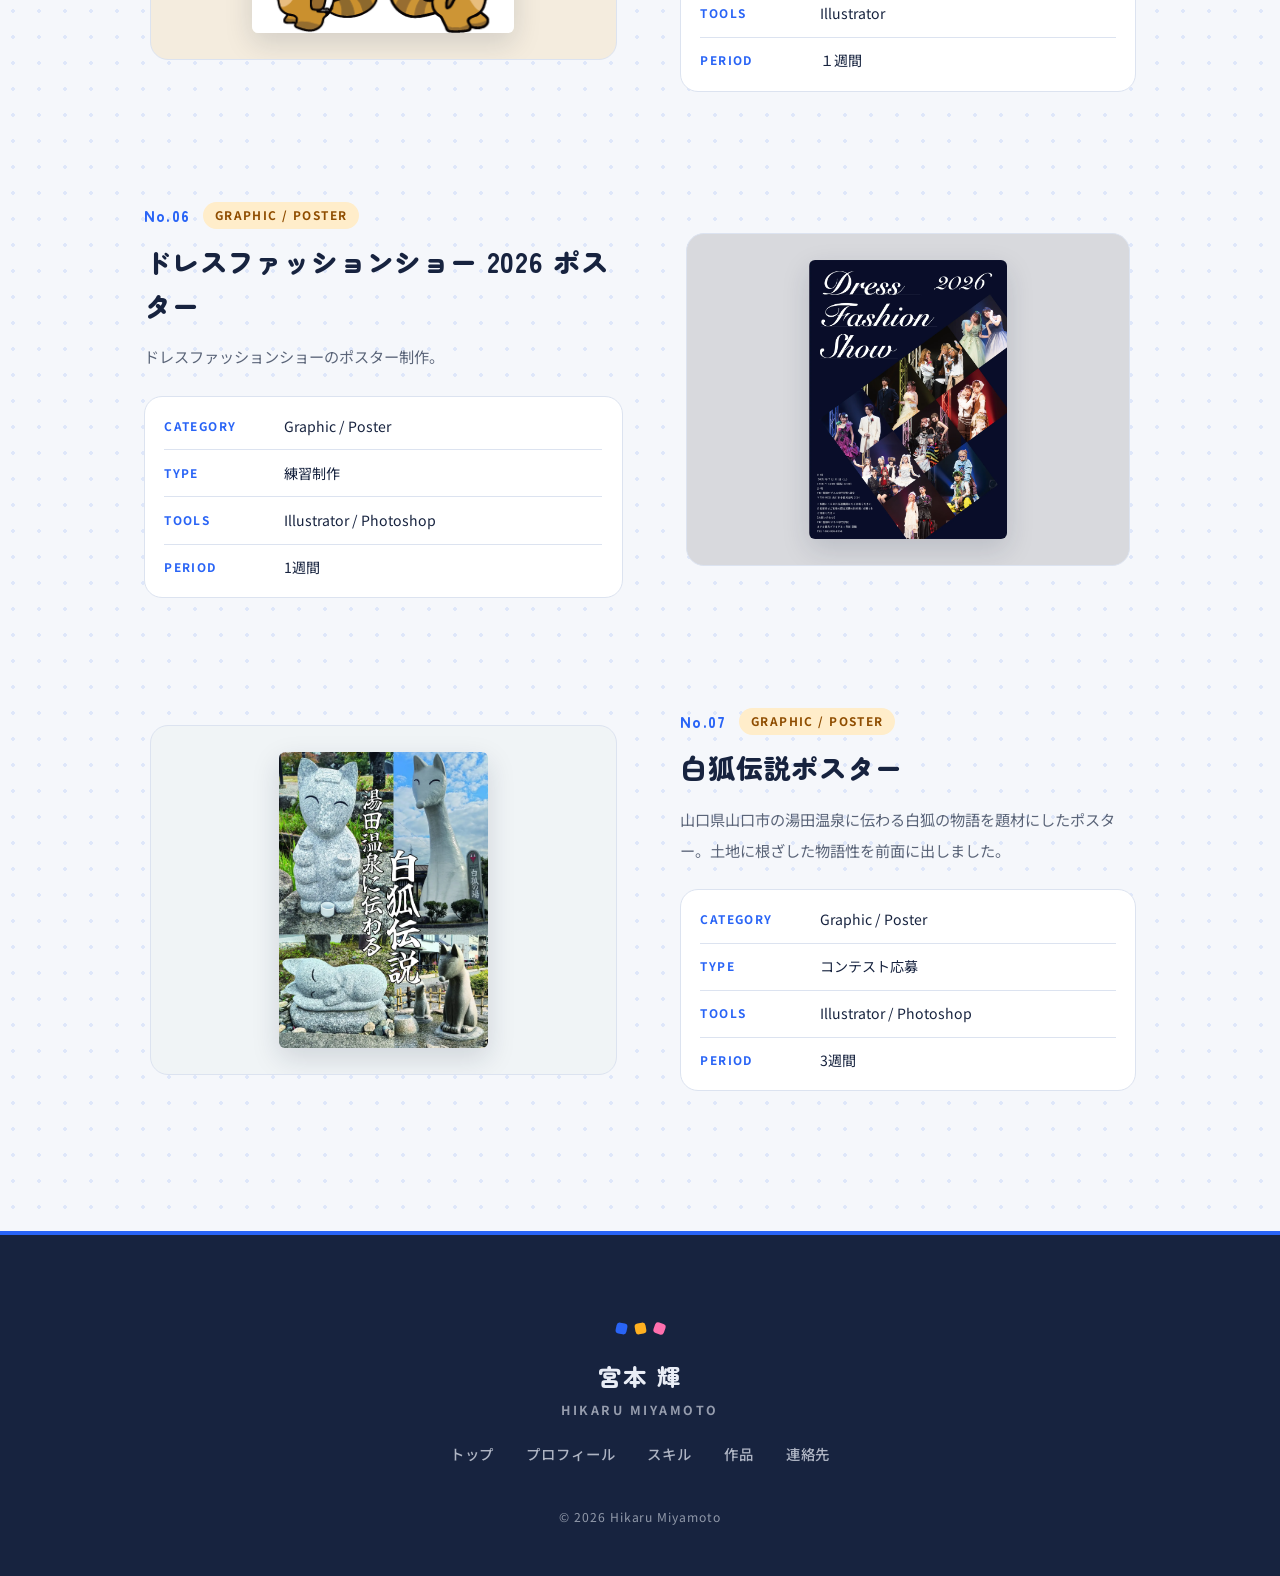
==== commit 0c9c6968: "Update works.html" ====
--- a/works.html
+++ b/works.html
@@ -74,12 +74,12 @@
             <p class="work-row__label"><span class="work-row__no">No.01</span><span class="tagpill">Web / Coding</span></p>
             <h2 class="work-row__title">架空日本酒ブランドサイト「刻-TOKI」</h2>
             <p class="work-row__desc">
-              架空の日本酒ブランド「刻 -TOKI-」のブランドサイトを、デザインから実装まで制作しました。墨黒と金を基調に和の落ち着きと高級感を表現し、コーディングではAIも取り入れながら細部まで自分で仕上げています。
+              架空の日本酒ブランド「刻 -TOKI-」のブランドサイトを、デザインから実装まで制作しました。墨黒と金を基調に和の落ち着きと高級感を表現しました。
             </p>
             <dl class="work-row__meta">
               <div><dt>Category</dt><dd>Web Design / Coding</dd></div>
               <div><dt>Type</dt><dd>練習制作</dd></div>
-              <div><dt>Tools</dt><dd>Photoshop / HTML / CSS / Claude</dd></div>
+              <div><dt>Tools</dt><dd>Photoshop / HTML / CSS </dd></div>
               <div><dt>Period</dt><dd>3週間</dd></div>
             </dl>
           </div>
@@ -99,7 +99,7 @@
             <dl class="work-row__meta">
               <div><dt>Category</dt><dd>Web Design / Coding</dd></div>
               <div><dt>Type</dt><dd>練習制作</dd></div>
-              <div><dt>Tools</dt><dd>Photoshop / HTML / CSS / JavaScript / Claude</dd></div>
+              <div><dt>Tools</dt><dd>Photoshop / HTML / CSS / JavaScript </dd></div>
               <div><dt>Period</dt><dd>1週間</dd></div>
             </dl>
           </div>
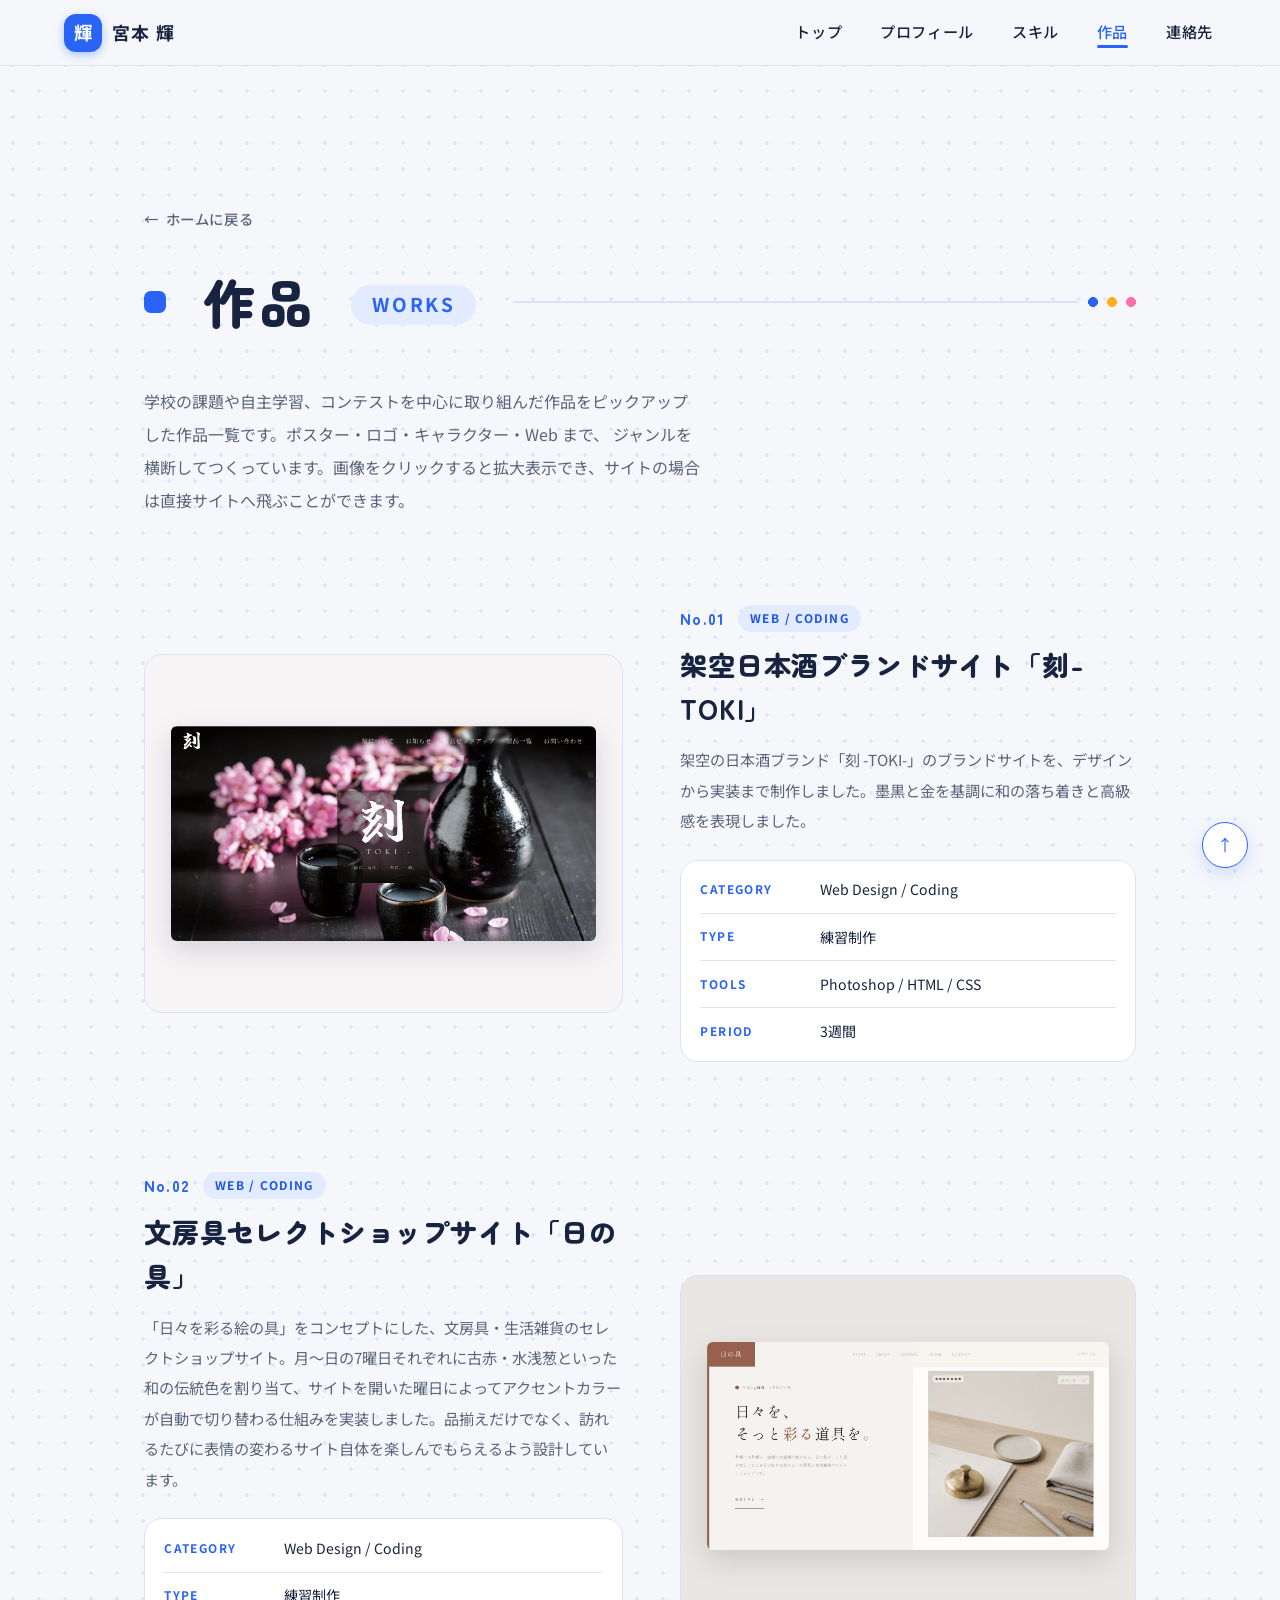
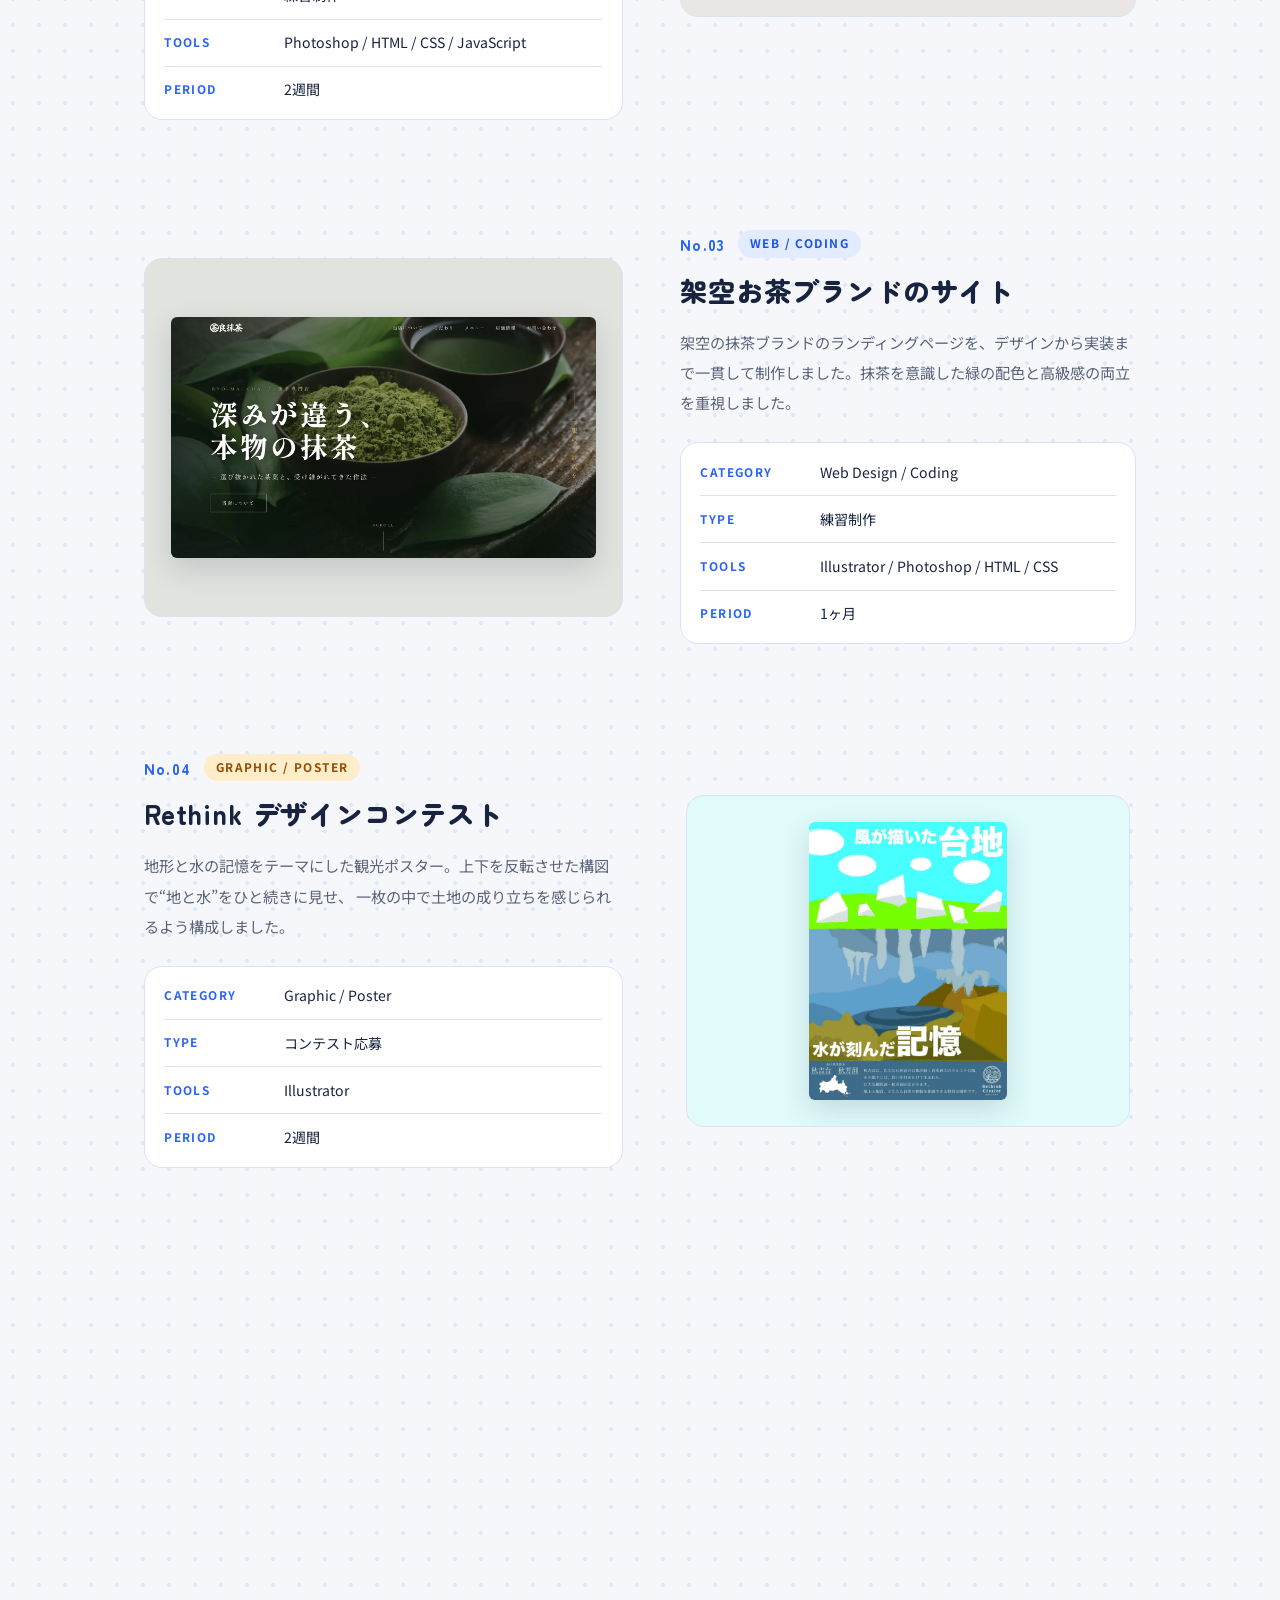
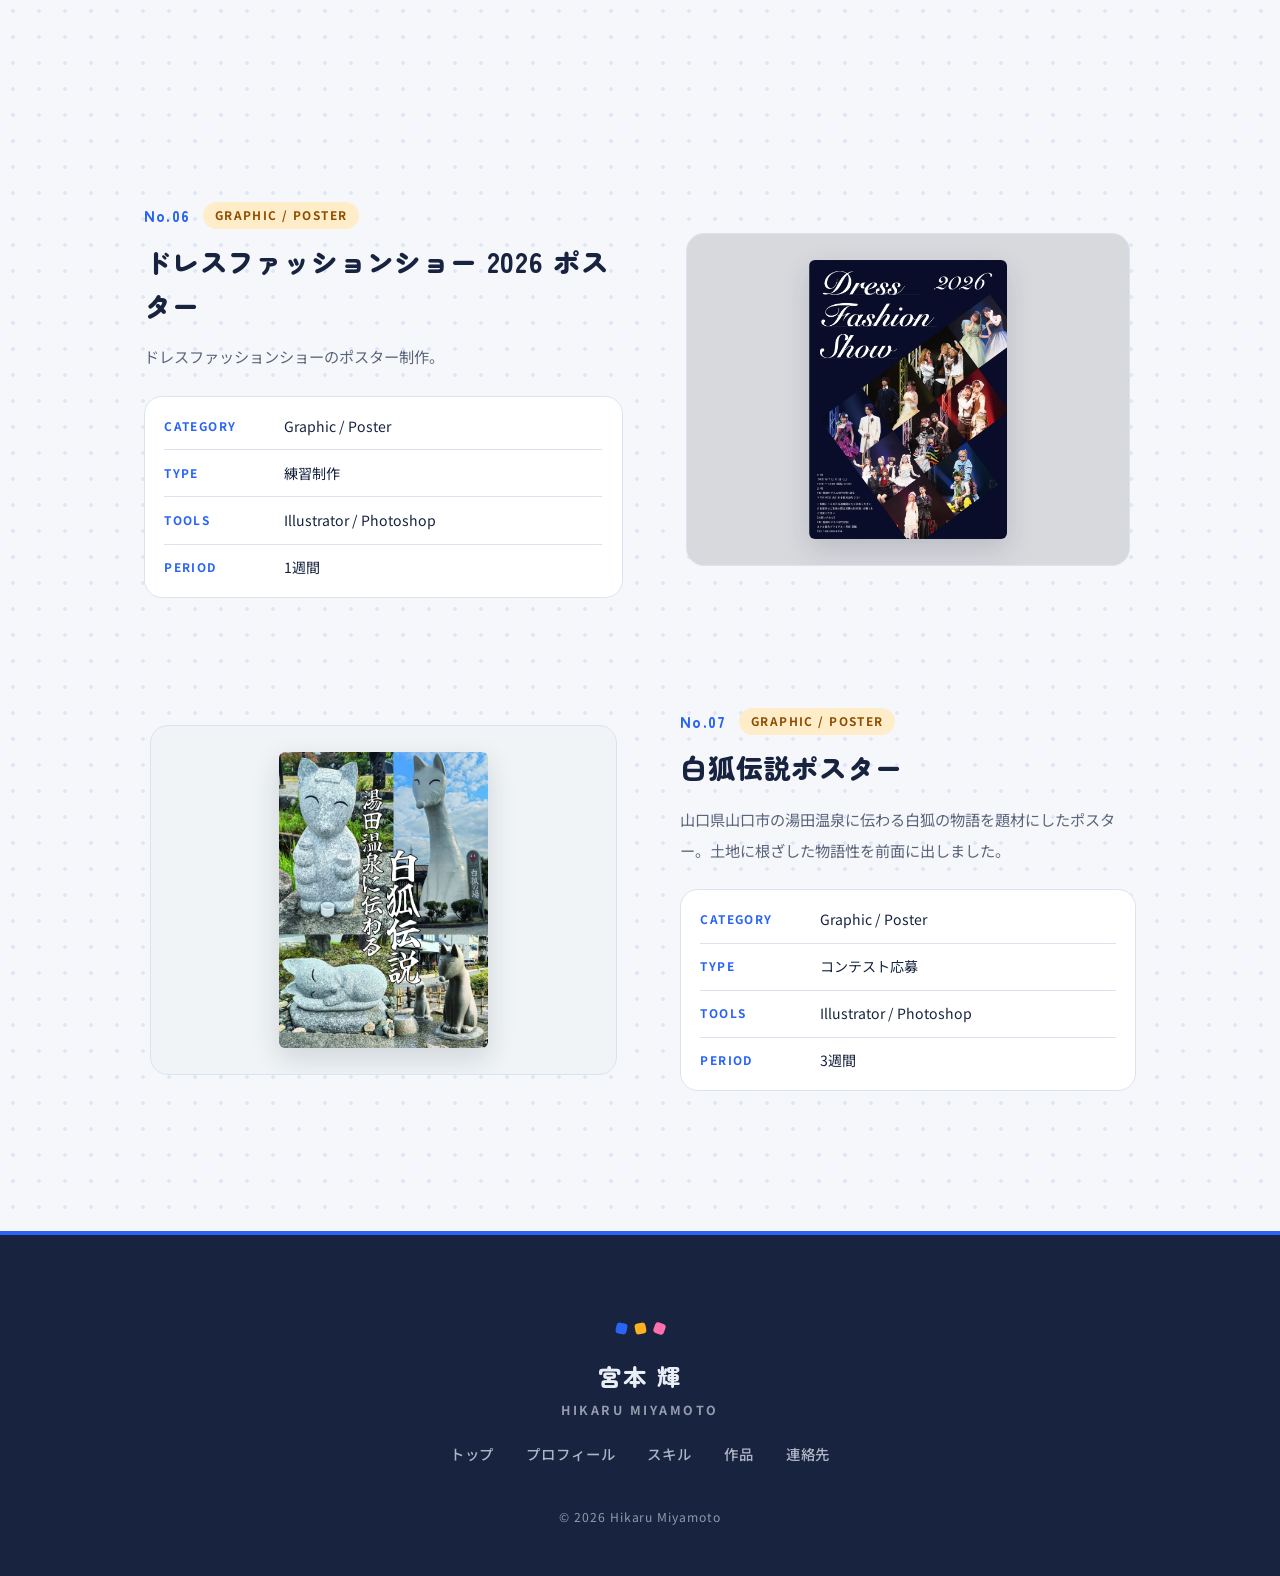
==== commit d3adf9e0: "Update works.html" ====
--- a/works.html
+++ b/works.html
@@ -100,7 +100,7 @@
               <div><dt>Category</dt><dd>Web Design / Coding</dd></div>
               <div><dt>Type</dt><dd>練習制作</dd></div>
               <div><dt>Tools</dt><dd>Photoshop / HTML / CSS / JavaScript </dd></div>
-              <div><dt>Period</dt><dd>1週間</dd></div>
+              <div><dt>Period</dt><dd>2週間</dd></div>
             </dl>
           </div>
         </article>
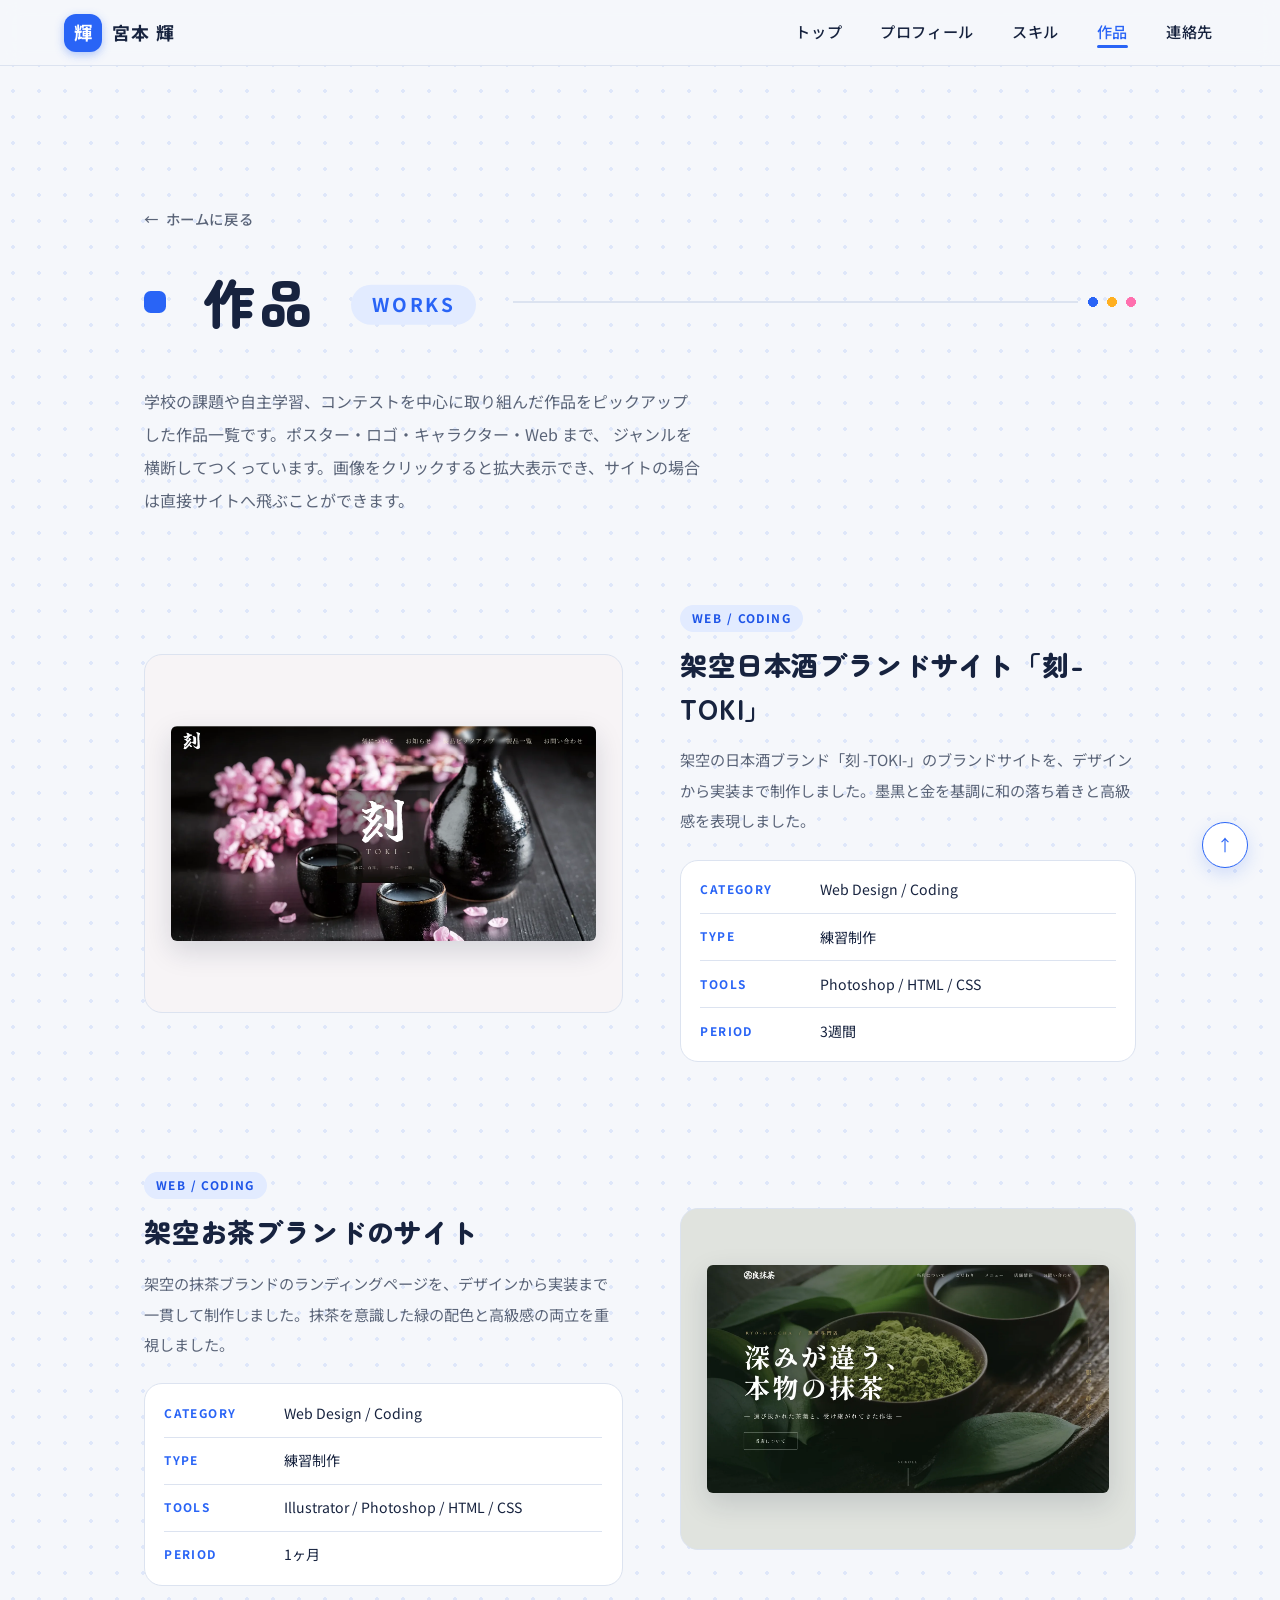
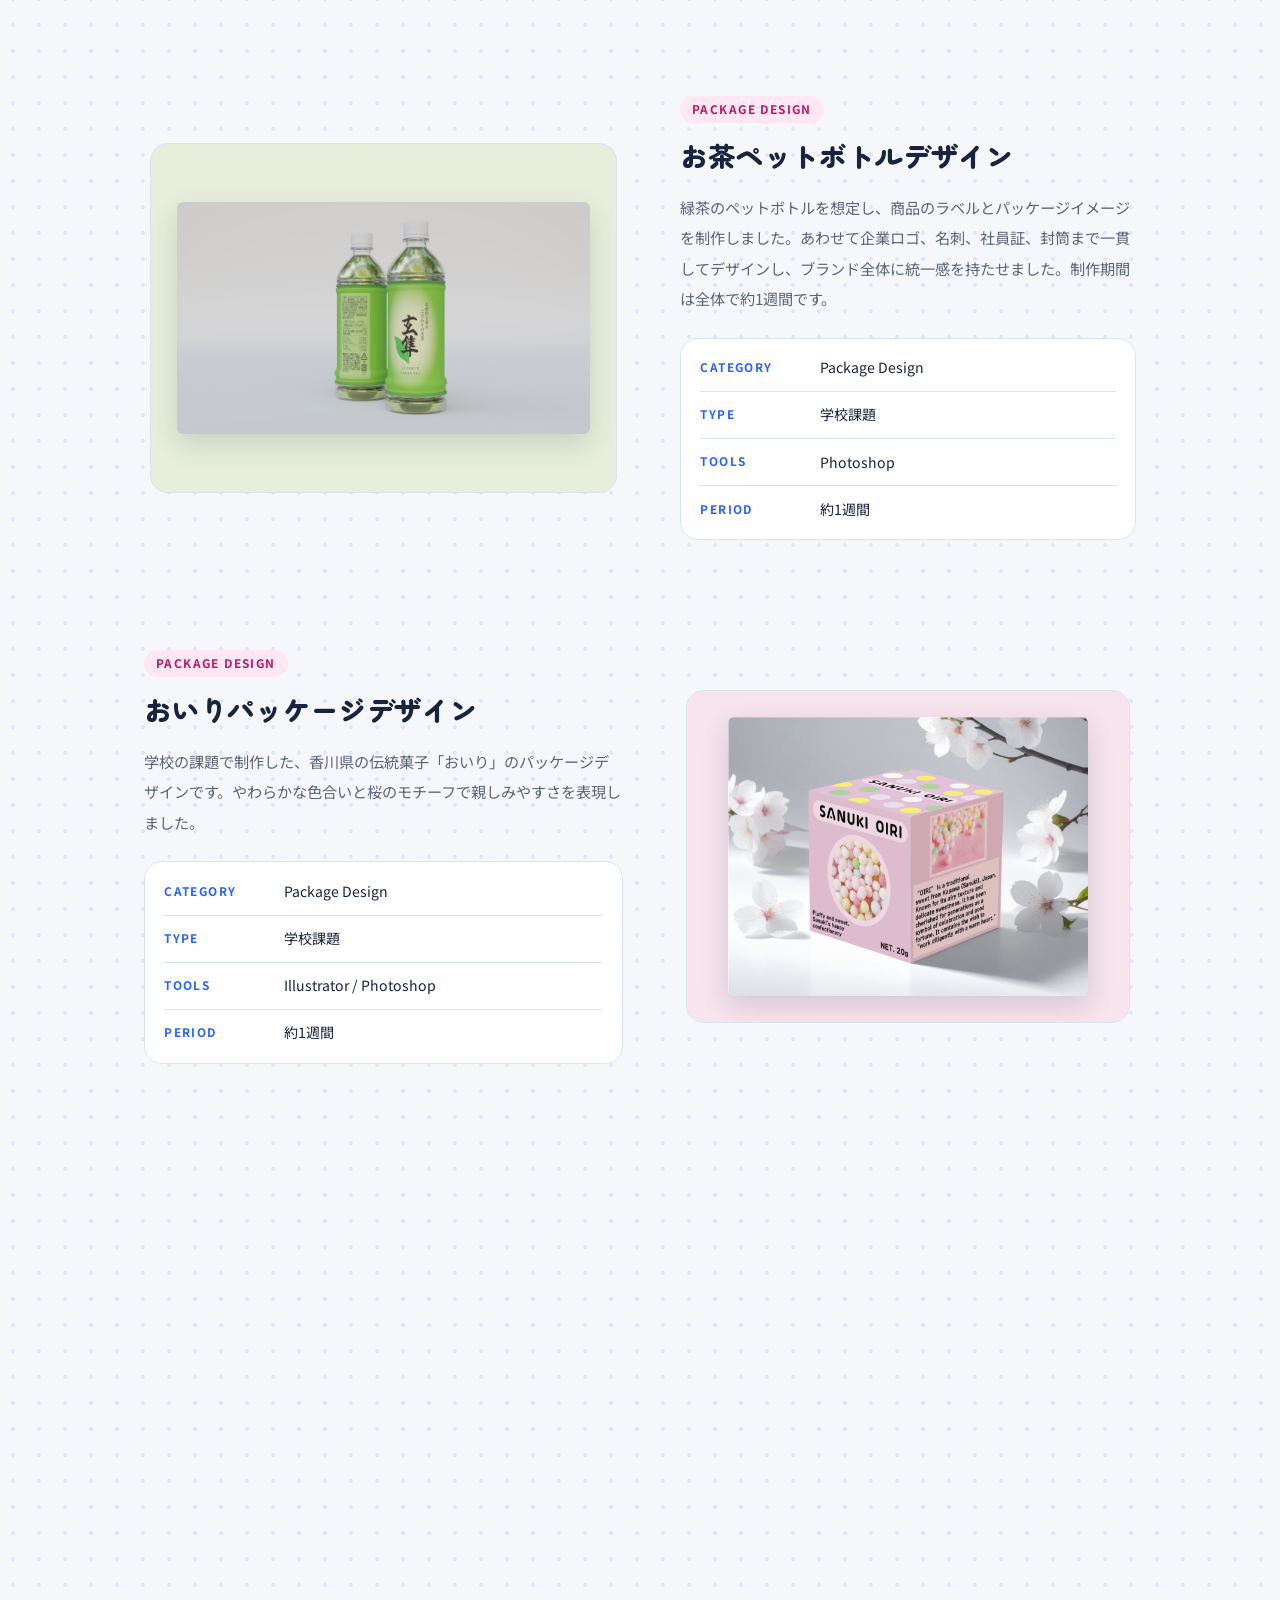
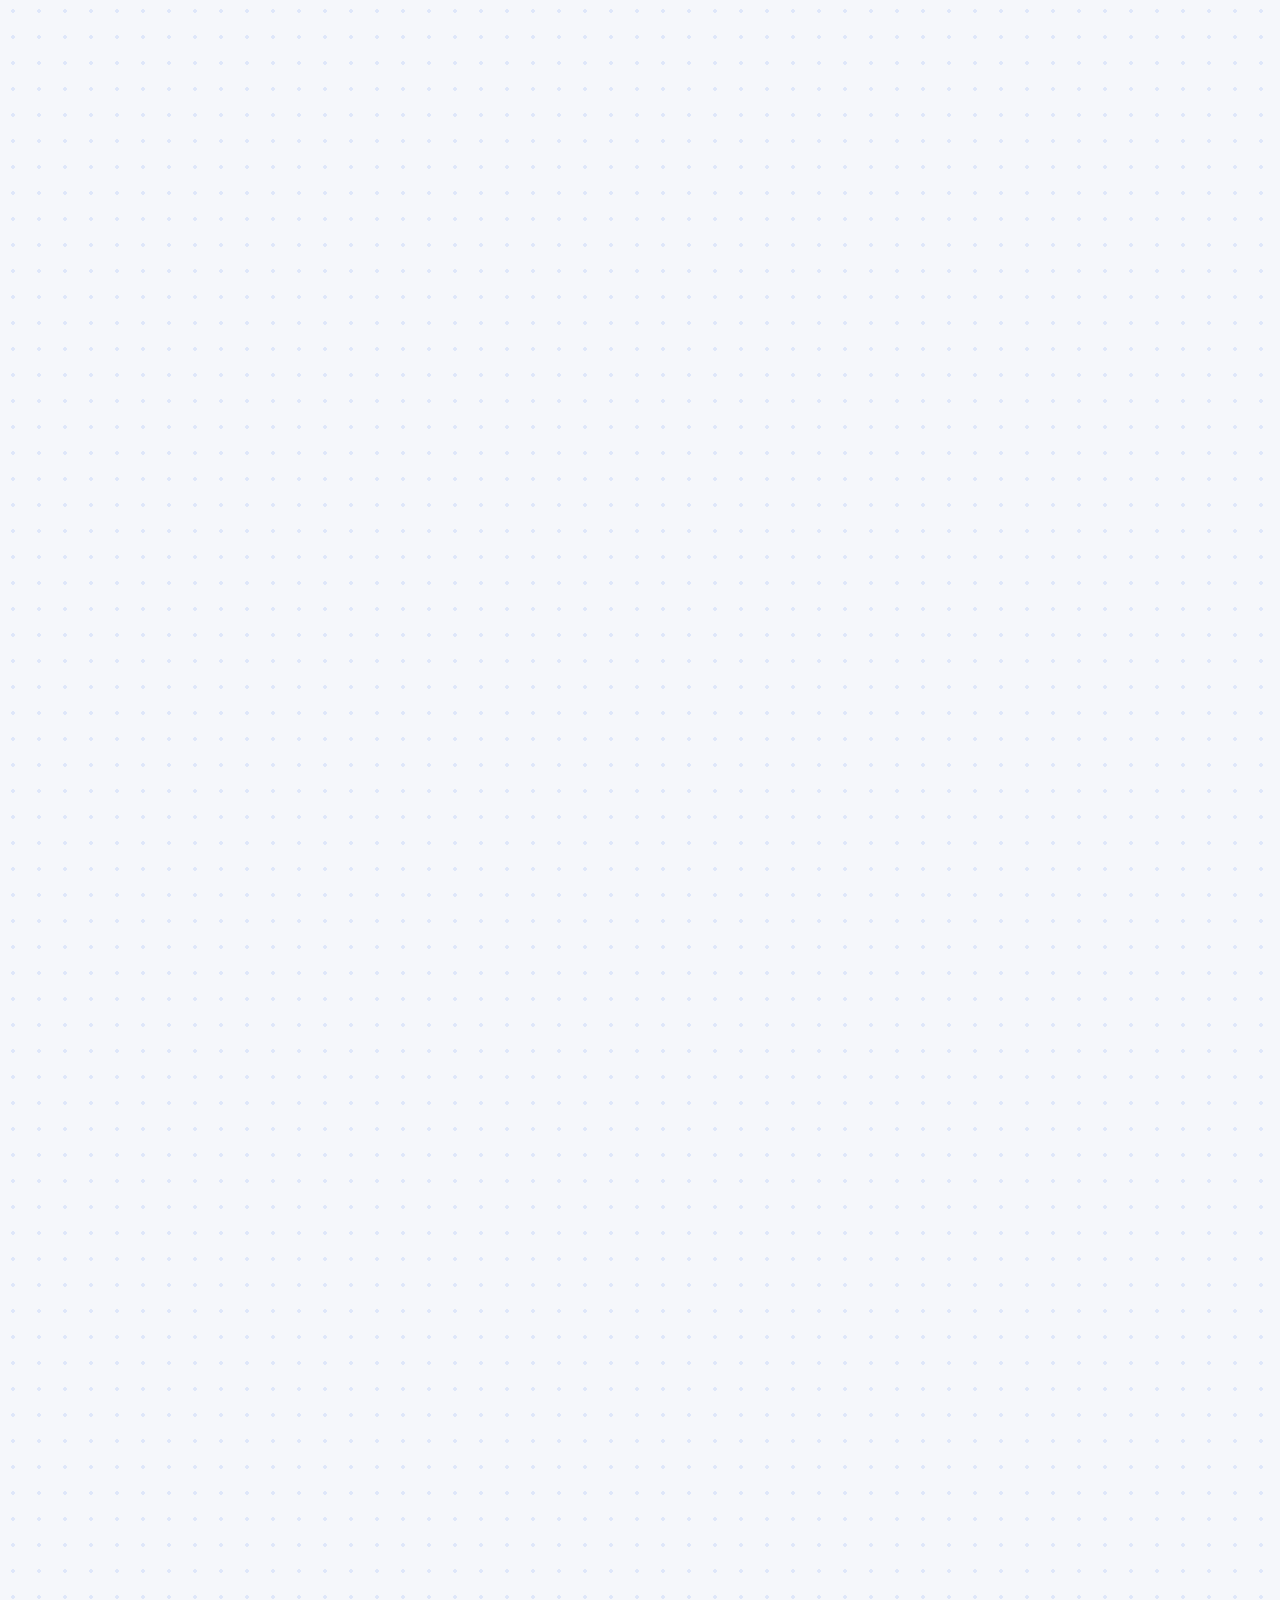
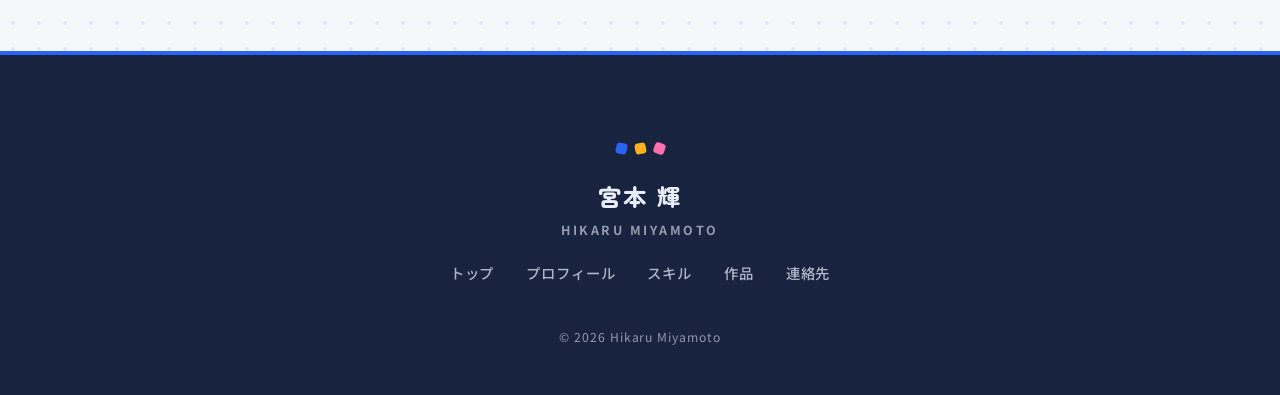
==== commit 6c84dcf9: "Update works.html" ====
--- a/works.html
+++ b/works.html
@@ -71,7 +71,7 @@
             <span class="work__action" aria-hidden="true">サイトを見る &nearr;</span>
           </a>
           <div class="work-row__body">
-            <p class="work-row__label"><span class="work-row__no">No.01</span><span class="tagpill">Web / Coding</span></p>
+            <p class="work-row__label"><span class="tagpill">Web / Coding</span></p>
             <h2 class="work-row__title">架空日本酒ブランドサイト「刻-TOKI」</h2>
             <p class="work-row__desc">
               架空の日本酒ブランド「刻 -TOKI-」のブランドサイトを、デザインから実装まで制作しました。墨黒と金を基調に和の落ち着きと高級感を表現しました。
@@ -81,26 +81,6 @@
               <div><dt>Type</dt><dd>練習制作</dd></div>
               <div><dt>Tools</dt><dd>Photoshop / HTML / CSS </dd></div>
               <div><dt>Period</dt><dd>3週間</dd></div>
-            </dl>
-          </div>
-        </article>
-
-        <article class="work-row reveal" id="w-hinogu">
-          <a class="work-row__media" style="--tint:#eae6e3" href="https://miyahikaru25-lab.github.io/Hinogu/" target="_blank" rel="noopener" aria-label="文房具セレクトショップサイト「日の具」を開く">
-            <span class="work-row__frame"><img src="img/work-hinogu.webp" alt="文房具セレクトショップサイト「日の具」のファーストビュー"></span>
-            <span class="work__action" aria-hidden="true">サイトを見る &nearr;</span>
-          </a>
-          <div class="work-row__body">
-            <p class="work-row__label"><span class="work-row__no">No.02</span><span class="tagpill">Web / Coding</span></p>
-            <h2 class="work-row__title">文房具セレクトショップサイト「日の具」</h2>
-            <p class="work-row__desc">
-              「日々を彩る絵の具」をコンセプトにした、文房具・生活雑貨のセレクトショップサイト。月〜日の7曜日それぞれに古赤・水浅葱といった和の伝統色を割り当て、サイトを開いた曜日によってアクセントカラーが自動で切り替わる仕組みを実装しました。品揃えだけでなく、訪れるたびに表情の変わるサイト自体を楽しんでもらえるよう設計しています。
-            </p>
-            <dl class="work-row__meta">
-              <div><dt>Category</dt><dd>Web Design / Coding</dd></div>
-              <div><dt>Type</dt><dd>練習制作</dd></div>
-              <div><dt>Tools</dt><dd>Photoshop / HTML / CSS / JavaScript </dd></div>
-              <div><dt>Period</dt><dd>2週間</dd></div>
             </dl>
           </div>
         </article>
@@ -111,7 +91,7 @@
             <span class="work__action" aria-hidden="true">サイトを見る &nearr;</span>
           </a>
           <div class="work-row__body">
-            <p class="work-row__label"><span class="work-row__no">No.03</span><span class="tagpill">Web / Coding</span></p>
+            <p class="work-row__label"><span class="tagpill">Web / Coding</span></p>
             <h2 class="work-row__title">架空お茶ブランドのサイト</h2>
             <p class="work-row__desc">
               架空の抹茶ブランドのランディングページを、デザインから実装まで一貫して制作しました。抹茶を意識した緑の配色と高級感の両立を重視しました。
@@ -125,13 +105,53 @@
           </div>
         </article>
 
+        <article class="work-row reveal" id="w-tea-bottle">
+          <button class="work-row__media work-row__thumb" style="--tint:#e7efdc" data-full="img/お茶デザイン.png" aria-label="お茶ペットボトルデザインを拡大表示">
+            <span class="work-row__frame"><img src="img/お茶デザイン.png" alt="緑茶のペットボトルパッケージデザイン"></span>
+            <span class="work__action" aria-hidden="true">拡大して見る +</span>
+          </button>
+          <div class="work-row__body">
+            <p class="work-row__label"><span class="tagpill tagpill--p">Package Design</span></p>
+            <h2 class="work-row__title">お茶ペットボトルデザイン</h2>
+            <p class="work-row__desc">
+              緑茶のペットボトルを想定し、商品のラベルとパッケージイメージを制作しました。あわせて企業ロゴ、名刺、社員証、封筒まで一貫してデザインし、ブランド全体に統一感を持たせました。制作期間は全体で約1週間です。
+            </p>
+            <dl class="work-row__meta">
+              <div><dt>Category</dt><dd>Package Design</dd></div>
+              <div><dt>Type</dt><dd>学校課題</dd></div>
+              <div><dt>Tools</dt><dd>Photoshop</dd></div>
+              <div><dt>Period</dt><dd>約1週間</dd></div>
+            </dl>
+          </div>
+        </article>
+
+        <article class="work-row reveal" id="w-oiri-package">
+          <button class="work-row__media work-row__thumb" style="--tint:#f7e4ed" data-full="img/おいりモック.png" aria-label="おいりパッケージデザインを拡大表示">
+            <span class="work-row__frame"><img src="img/おいりモック.png" alt="讃岐おいりのパッケージデザイン"></span>
+            <span class="work__action" aria-hidden="true">拡大して見る +</span>
+          </button>
+          <div class="work-row__body">
+            <p class="work-row__label"><span class="tagpill tagpill--p">Package Design</span></p>
+            <h2 class="work-row__title">おいりパッケージデザイン</h2>
+            <p class="work-row__desc">
+              学校の課題で制作した、香川県の伝統菓子「おいり」のパッケージデザインです。やわらかな色合いと桜のモチーフで親しみやすさを表現しました。
+            </p>
+            <dl class="work-row__meta">
+              <div><dt>Category</dt><dd>Package Design</dd></div>
+              <div><dt>Type</dt><dd>学校課題</dd></div>
+              <div><dt>Tools</dt><dd>Illustrator / Photoshop</dd></div>
+              <div><dt>Period</dt><dd>約1週間</dd></div>
+            </dl>
+          </div>
+        </article>
+
         <article class="work-row reveal" id="w-rethink">
           <button class="work-row__media work-row__thumb" style="--tint:#e1fbfb" data-full="img/work-rethink.webp" aria-label="Rethinkデザインコンテスト作品を拡大表示">
             <span class="work-row__frame"><img src="img/work-rethink.webp" alt="Rethinkデザインコンテスト応募ポスター『風が描いた台地／水が刻んだ記憶』"></span>
             <span class="work__action" aria-hidden="true">拡大して見る +</span>
           </button>
           <div class="work-row__body">
-            <p class="work-row__label"><span class="work-row__no">No.04</span><span class="tagpill tagpill--g">Graphic / Poster</span></p>
+            <p class="work-row__label"><span class="tagpill tagpill--g">Graphic / Poster</span></p>
             <h2 class="work-row__title">Rethink デザインコンテスト</h2>
             <p class="work-row__desc">
               地形と水の記憶をテーマにした観光ポスター。上下を反転させた構図で“地と水”をひと続きに見せ、
@@ -152,7 +172,7 @@
             <span class="work__action" aria-hidden="true">拡大して見る +</span>
           </button>
           <div class="work-row__body">
-            <p class="work-row__label"><span class="work-row__no">No.05</span><span class="tagpill tagpill--p">Character / Branding</span></p>
+            <p class="work-row__label"><span class="tagpill tagpill--p">Character / Branding</span></p>
             <h2 class="work-row__title">大学マスコット「しゅうたん」</h2>
             <p class="work-row__desc">
               大学マスコットのキャラクター案。学びをテーマにしたモチーフを取り入れつつ、
@@ -173,7 +193,7 @@
             <span class="work__action" aria-hidden="true">拡大して見る +</span>
           </button>
           <div class="work-row__body">
-            <p class="work-row__label"><span class="work-row__no">No.06</span><span class="tagpill tagpill--g">Graphic / Poster</span></p>
+            <p class="work-row__label"><span class="tagpill tagpill--g">Graphic / Poster</span></p>
             <h2 class="work-row__title">ドレスファッションショー 2026 ポスター</h2>
             <p class="work-row__desc">
               ドレスファッションショーのポスター制作。
@@ -193,7 +213,7 @@
             <span class="work__action" aria-hidden="true">拡大して見る +</span>
           </button>
           <div class="work-row__body">
-            <p class="work-row__label"><span class="work-row__no">No.07</span><span class="tagpill tagpill--g">Graphic / Poster</span></p>
+            <p class="work-row__label"><span class="tagpill tagpill--g">Graphic / Poster</span></p>
             <h2 class="work-row__title">白狐伝説ポスター</h2>
             <p class="work-row__desc">
               山口県山口市の湯田温泉に伝わる白狐の物語を題材にしたポスター。土地に根ざした物語性を前面に出しました。
